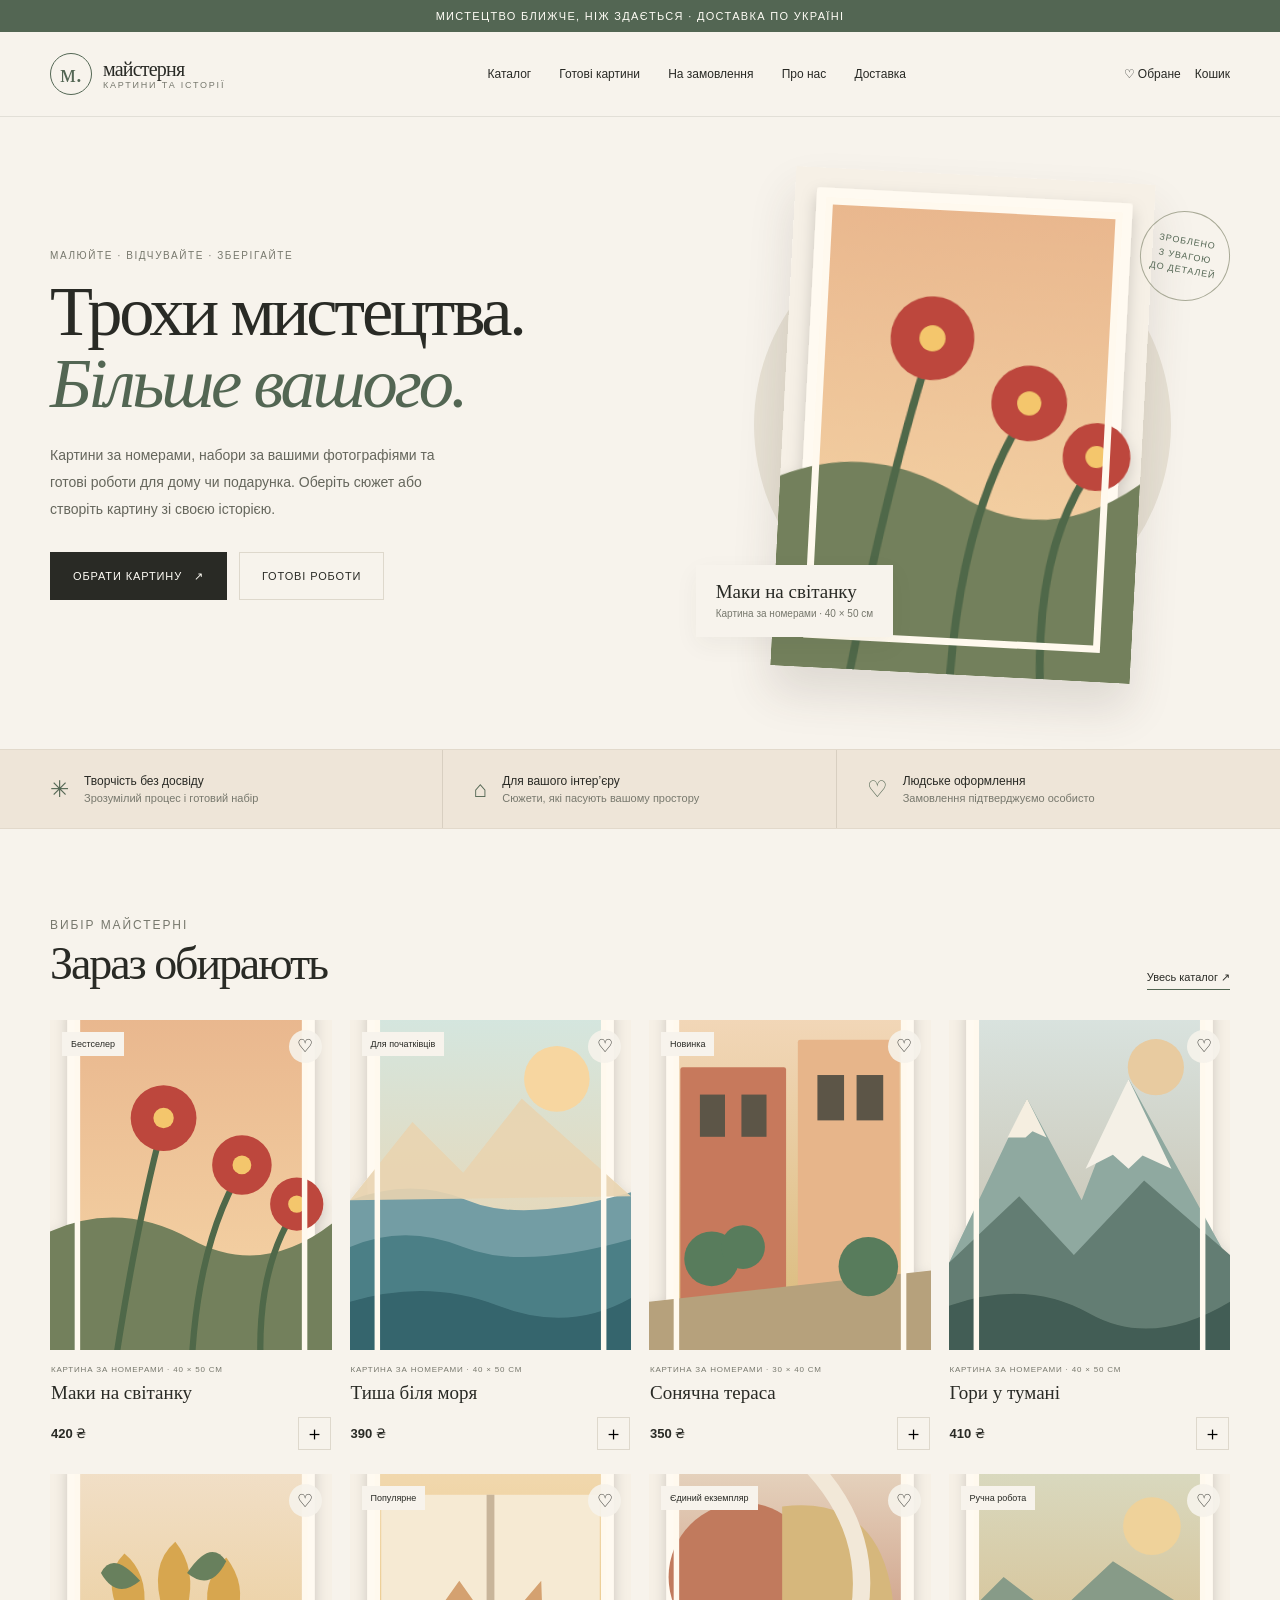
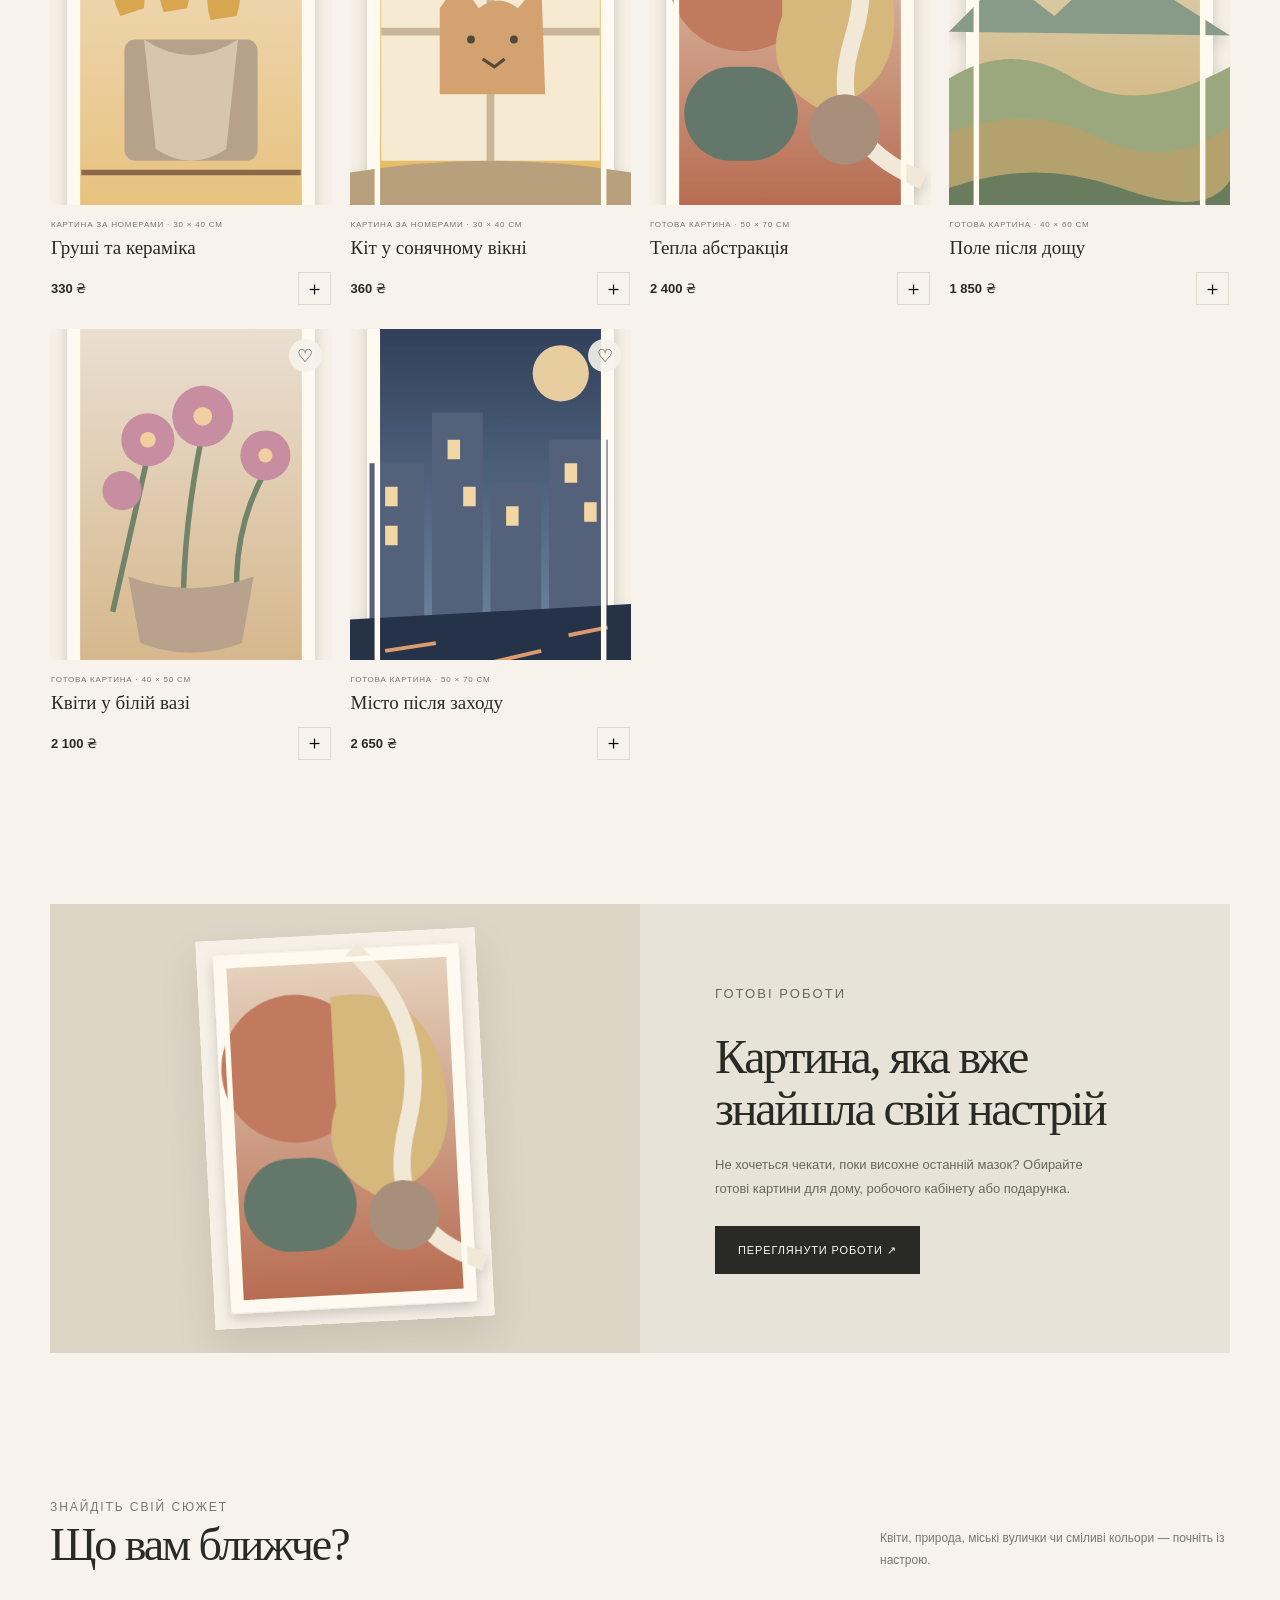
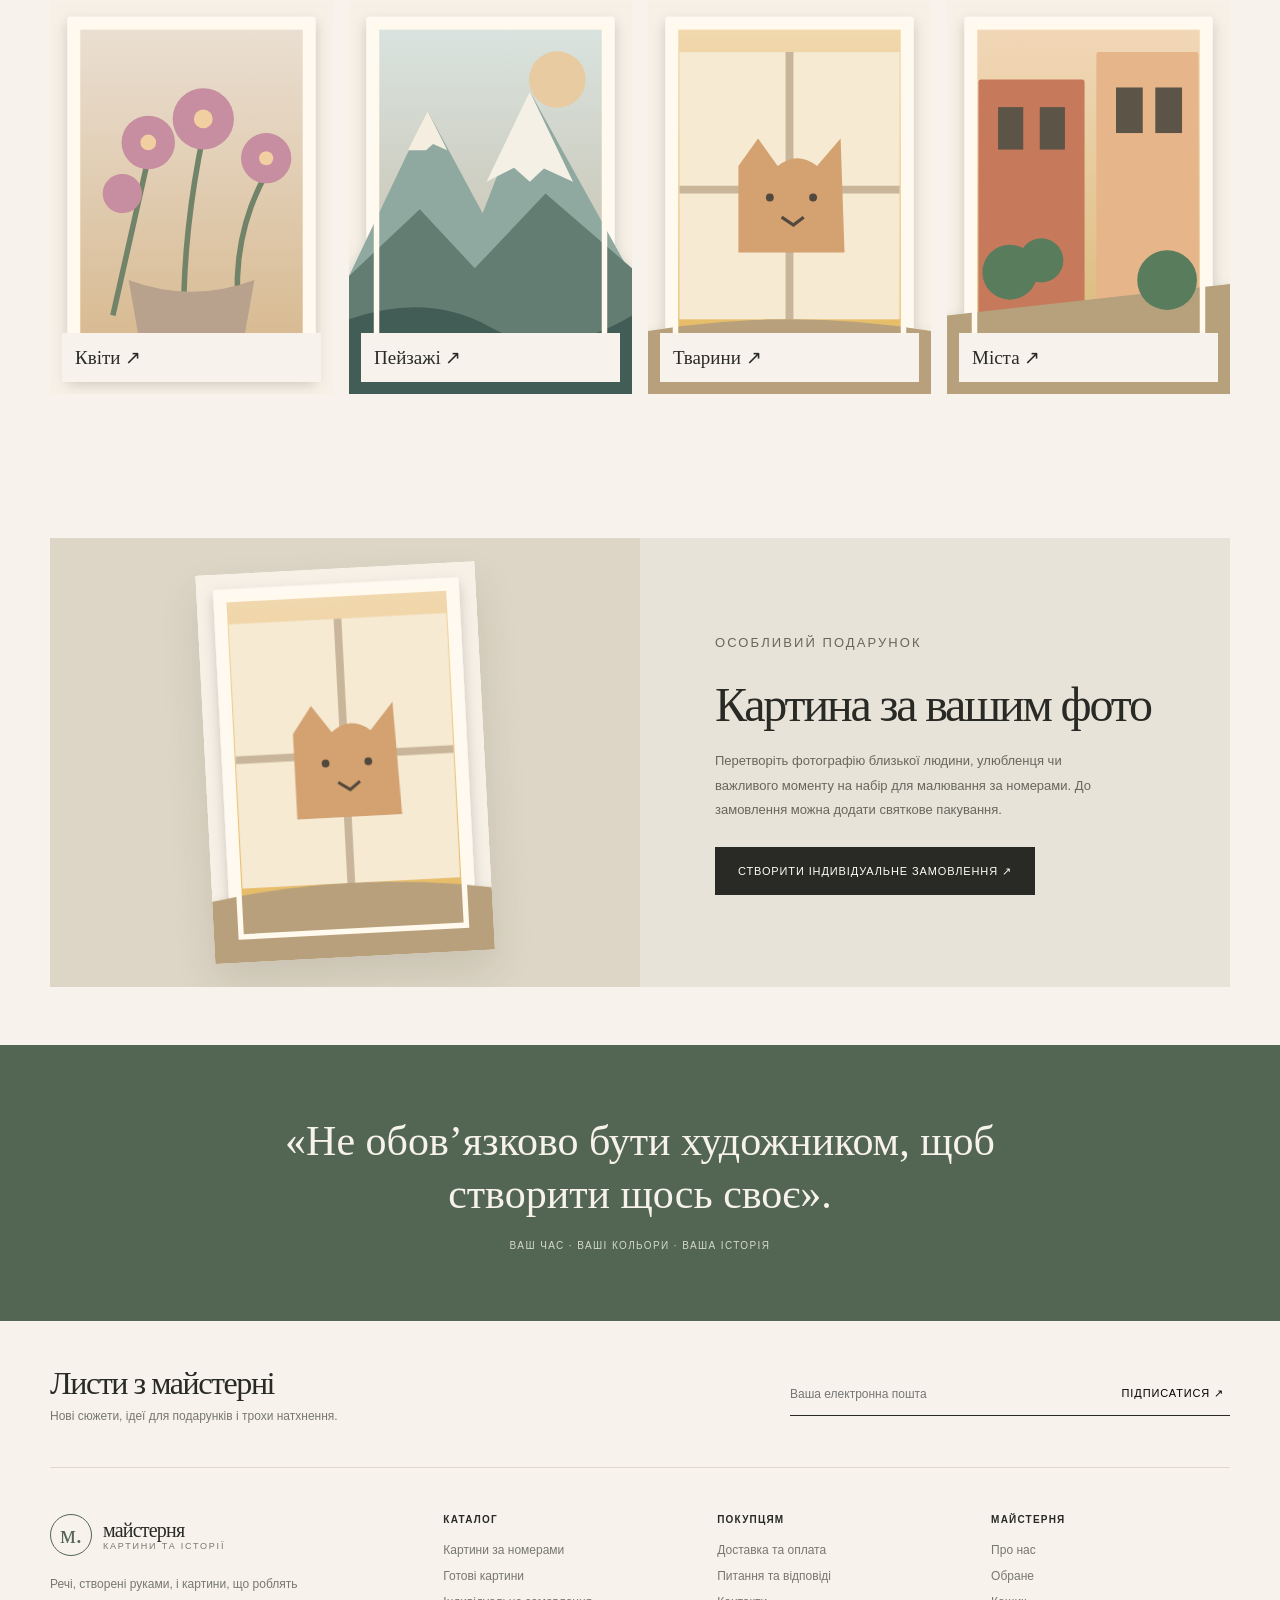
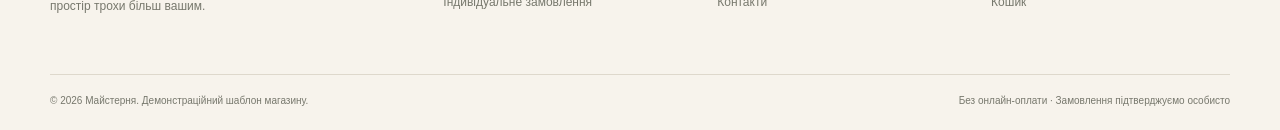
==== index.html @ 07181202 "init commit" ====
<!doctype html><html lang="uk"><head><meta charset="utf-8"><meta name="viewport" content="width=device-width, initial-scale=1"><meta name="description" content="Картини за номерами та готові картини для затишного інтер’єру. Обирайте сюжет і замовляйте без онлайн-оплати."><title>Майстерня — картини для вашого простору</title><link rel="stylesheet" href="assets/css/style.css"></head><body data-order-email="YOUR_EMAIL@example.com">
<div class="announcement">Мистецтво ближче, ніж здається · Доставка по Україні</div>
<header class="site-header"><div class="container header-main"><a class="brand" href="index.html"><span class="brand__mark">м.</span><span class="brand__text">майстерня<small>картини та історії</small></span></a><nav class="site-nav"><a href="catalog.html">Каталог</a><a href="ready-art.html">Готові картини</a><a href="custom.html">На замовлення</a><a href="about.html">Про нас</a><a href="delivery.html">Доставка</a></nav><div class="header-actions"><a class="header-link" href="favorites.html" aria-label="Обране">♡ Обране</a><a class="header-link" href="cart.html">Кошик <span class="cart-count" hidden>0</span></a></div><button class="menu-toggle" aria-label="Відкрити меню" aria-expanded="false">☰</button></div></header>
<main><section class="hero"><div class="container hero__grid"><div><p class="eyebrow">МАЛЮЙТЕ · ВІДЧУВАЙТЕ · ЗБЕРІГАЙТЕ</p><h1>Трохи мистецтва.<br><em>Більше вашого.</em></h1><p class="hero__copy">Картини за номерами, набори за вашими фотографіями та готові роботи для дому чи подарунка. Оберіть сюжет або створіть картину зі своєю історією.</p><div class="hero__links"><a class="button button--dark" href="catalog.html">Обрати картину <span>↗</span></a><a class="button button--outline" href="ready-art.html">Готові роботи</a></div></div><div class="hero__art"><div class="hero__painting"><img src="assets/images/poppy.svg" alt="Декоративна картина з маками"></div><div class="hero__note"><strong>Маки на світанку</strong><span>Картина за номерами · 40 × 50 см</span></div><div class="hero__stamp">ЗРОБЛЕНО<br>З УВАГОЮ<br>ДО ДЕТАЛЕЙ</div></div></div></section>
<section class="benefits"><div class="container benefits__grid"><div class="benefit"><span class="benefit__icon">✳</span><div><strong>Творчість без досвіду</strong><p>Зрозумілий процес і готовий набір</p></div></div><div class="benefit"><span class="benefit__icon">⌂</span><div><strong>Для вашого інтер’єру</strong><p>Сюжети, які пасують вашому простору</p></div></div><div class="benefit"><span class="benefit__icon">♡</span><div><strong>Людське оформлення</strong><p>Замовлення підтверджуємо особисто</p></div></div></div></section>
<section class="section"><div class="container"><div class="section-heading"><div><p class="eyebrow">ВИБІР МАЙСТЕРНІ</p><h2>Зараз обирають</h2></div><a class="text-link" href="catalog.html">Увесь каталог ↗</a></div><div class="product-grid" data-product-grid data-category="all"></div></div></section>
<section class="section section--tight"><div class="container split-promo"><div class="split-promo__visual"><img src="assets/images/abstract.svg" alt="Готова абстрактна картина"></div><div class="split-promo__content"><p class="eyebrow">ГОТОВІ РОБОТИ</p><h2>Картина, яка вже знайшла свій настрій</h2><p>Не хочеться чекати, поки висохне останній мазок? Обирайте готові картини для дому, робочого кабінету або подарунка.</p><a class="button button--dark" href="ready-art.html">Переглянути роботи ↗</a></div></div></section>
<section class="section"><div class="container"><div class="section-heading"><div><p class="eyebrow">ЗНАЙДІТЬ СВІЙ СЮЖЕТ</p><h2>Що вам ближче?</h2></div><p>Квіти, природа, міські вулички чи сміливі кольори — почніть із настрою.</p></div><div class="category-grid"><a class="category-tile" href="catalog.html?genre=Квіти"><img src="assets/images/flowers.svg" alt="Квіти"><span>Квіти ↗</span></a><a class="category-tile" href="catalog.html?genre=Пейзажі"><img src="assets/images/mountain.svg" alt="Пейзажі"><span>Пейзажі ↗</span></a><a class="category-tile" href="catalog.html?genre=Тварини"><img src="assets/images/cat.svg" alt="Тварини"><span>Тварини ↗</span></a><a class="category-tile" href="catalog.html?genre=Міста"><img src="assets/images/terrace.svg" alt="Міста"><span>Міста ↗</span></a></div></div></section>
<section class="section section--tight"><div class="container split-promo"><div class="split-promo__visual"><img src="assets/images/cat.svg" alt="Приклад картини за індивідуальним фото"></div><div class="split-promo__content"><p class="eyebrow">ОСОБЛИВИЙ ПОДАРУНОК</p><h2>Картина за вашим фото</h2><p>Перетворіть фотографію близької людини, улюбленця чи важливого моменту на набір для малювання за номерами. До замовлення можна додати святкове пакування.</p><a class="button button--dark" href="custom.html">Створити індивідуальне замовлення ↗</a></div></div></section><section class="quote-section"><blockquote>«Не обов’язково бути художником, щоб створити щось своє».</blockquote><p>Ваш час · Ваші кольори · Ваша історія</p></section>
<div class="container"><section class="newsletter"><div><h2>Листи з майстерні</h2><p>Нові сюжети, ідеї для подарунків і трохи натхнення.</p></div><form data-newsletter><input type="email" required placeholder="Ваша електронна пошта" aria-label="Електронна пошта"><button type="submit">Підписатися ↗</button></form></section></div></main>
<footer class="site-footer"><div class="container"><div class="footer-grid"><div class="footer-brand"><a class="brand" href="index.html"><span class="brand__mark">м.</span><span class="brand__text">майстерня<small>картини та історії</small></span></a><p>Речі, створені руками, і картини, що роблять простір трохи більш вашим.</p></div><div class="footer-column"><h3>Каталог</h3><a href="catalog.html">Картини за номерами</a><a href="ready-art.html">Готові картини</a><a href="custom.html">Індивідуальне замовлення</a></div><div class="footer-column"><h3>Покупцям</h3><a href="delivery.html">Доставка та оплата</a><a href="faq.html">Питання та відповіді</a><a href="contacts.html">Контакти</a></div><div class="footer-column"><h3>Майстерня</h3><a href="about.html">Про нас</a><a href="favorites.html">Обране</a><a href="cart.html">Кошик</a></div></div><div class="footer-bottom"><span>© 2026 Майстерня. Демонстраційний шаблон магазину.</span><span>Без онлайн-оплати · Замовлення підтверджуємо особисто</span></div></div></footer><script src="assets/js/products.js"></script><script src="assets/js/app.js"></script></body></html>
---- assets/css/style.css ----
/* Compiled from assets/scss/style.scss; no framework dependencies. */







:root { color-scheme: light; font-family: Inter, 'Segoe UI', sans-serif; color: #292a25; background: #f7f3ec; font-synthesis: none; text-rendering: optimizeLegibility; }
* { box-sizing: border-box; }
html { scroll-behavior: smooth; }
body { margin: 0; min-width: 320px; background: #f7f3ec; }
a { color: inherit; text-decoration: none; }
button, input, select, textarea { font: inherit; }
button { cursor: pointer; }
img { display: block; max-width: 100%; }
.container { width: min(1180px, calc(100% - 48px)); margin-inline: auto; }
.announcement { background: #536653; color: #fffdf6; text-align: center; padding: 10px 16px; font-size: 11px; letter-spacing: .12em; text-transform: uppercase; }
.site-header { position: sticky; top: 0; z-index: 20; background: rgba(247,243,236,.95); backdrop-filter: blur(12px); border-bottom: 1px solid rgba(41,42,37,.1); }
.header-main { min-height: 84px; display: flex; align-items: center; justify-content: space-between; gap: 28px; }
.brand { display: flex; align-items: center; gap: 11px; min-width: 220px; }
.brand__mark { display: grid; place-items: center; width: 42px; height: 42px; border: 1px solid #536653; color: #536653; border-radius: 50%; font-family: Georgia, 'Times New Roman', serif; font-size: 25px; }
.brand__text { display: grid; gap: 2px; font-family: Georgia, 'Times New Roman', serif; font-size: 20px; line-height: 1; letter-spacing: -.04em; }
.brand__text small { font-family: sans-serif; font-size: 9px; letter-spacing: .2em; text-transform: uppercase; color: #77786d; }
.site-nav { display: flex; align-items: center; gap: clamp(14px, 2.2vw, 30px); font-size: 12px; }
.site-nav a { padding: 10px 0; position: relative; }
.site-nav a:after { content: ''; position: absolute; left: 0; right: 100%; bottom: 4px; height: 1px; background: #536653; transition: right .2s; }
.site-nav a:hover:after { right: 0; }
.header-actions { display: flex; align-items: center; gap: 14px; }
.header-link { font-size: 12px; position: relative; white-space: nowrap; }
.cart-count { position: absolute; top: -9px; right: -12px; min-width: 17px; height: 17px; border-radius: 50%; background: #536653; color: white; display: grid; place-items: center; font-size: 10px; }
.cart-count[hidden] { display: none; }
.menu-toggle { display: none; border: 0; background: none; font-size: 23px; }
.hero { padding: 58px 0 74px; overflow: hidden; }
.hero__grid { display: grid; grid-template-columns: 1.02fr .98fr; align-items: center; gap: clamp(35px, 7vw, 90px); }
.eyebrow { font-size: 10px; letter-spacing: .16em; text-transform: uppercase; color: #77786d; margin: 0 0 15px; }
h1, h2, h3, p { margin-top: 0; }
h1, h2 { font-family: Georgia, 'Times New Roman', serif; font-weight: 400; letter-spacing: -.045em; }
.hero h1 { font-size: clamp(44px, 5.5vw, 72px); line-height: 1.02; max-width: 600px; margin-bottom: 23px; }
.hero h1 em { color: #536653; font-weight: 400; }
.hero__copy { max-width: 420px; color: #65665c; font-size: 14px; line-height: 1.9; margin-bottom: 30px; }
.button { display: inline-flex; align-items: center; justify-content: center; gap: 12px; min-height: 48px; padding: 0 22px; border: 1px solid transparent; font-size: 11px; letter-spacing: .08em; text-transform: uppercase; transition: background .2s, color .2s, transform .2s; }
.button:hover { transform: translateY(-2px); }
.button--dark { background: #292a25; color: #fffdf6; }
.button--dark:hover { background: #536653; }
.button--outline { border-color: #ded8cc; background: transparent; }
.button--outline:hover { border-color: #292a25; }
.button--wide { width: 100%; }
.hero__links { display: flex; align-items: center; flex-wrap: wrap; gap: 12px; }
.hero__art { position: relative; min-height: 480px; display: grid; place-items: center; }
.hero__art:before { content: ''; position: absolute; width: 78%; aspect-ratio: 1; border-radius: 50%; background: #e7e1d4; }
.hero__painting { position: relative; width: min(75%, 360px); transform: rotate(3deg); box-shadow: 0 26px 45px #40362b22; }
.hero__painting img { width: 100%; }
.hero__note { position: absolute; bottom: 38px; left: 0; background: #f7f3ec; padding: 16px 20px; box-shadow: 0 8px 25px #40362b0d; }
.hero__note strong { display: block; font-family: Georgia, 'Times New Roman', serif; font-size: 19px; font-weight: 400; }
.hero__note span { font-size: 10px; color: #77786d; }
.hero__stamp { position: absolute; top: 36px; right: 0; width: 90px; height: 90px; border: 1px solid #a9aa97; border-radius: 50%; display: grid; place-items: center; text-align: center; color: #536653; font-size: 9px; letter-spacing: .1em; line-height: 1.6; transform: rotate(10deg); }
.benefits { background: #eee5d8; border-block: 1px solid #e2d9cb; }
.benefits__grid { display: grid; grid-template-columns: repeat(3, 1fr); }
.benefit { padding: 24px 30px; display: flex; align-items: center; gap: 15px; border-right: 1px solid #d8cfc1; }
.benefit:first-child { padding-left: 0; }
.benefit:last-child { border-right: 0; }
.benefit__icon { color: #536653; font-size: 23px; }
.benefit strong { display: block; font-size: 12px; font-weight: 500; margin-bottom: 4px; }
.benefit p { color: #77786d; font-size: 11px; margin: 0; }
.section { padding: 86px 0; }
.section--tight { padding: 58px 0; }
.section-heading { display: flex; align-items: end; justify-content: space-between; gap: 20px; margin-bottom: 30px; }
.section-heading h2 { font-size: clamp(32px, 4vw, 46px); margin: 0; }
.section-heading p { color: #77786d; font-size: 12px; line-height: 1.8; max-width: 350px; margin: 0; }
.text-link { border-bottom: 1px solid #536653; padding-bottom: 5px; font-size: 11px; white-space: nowrap; }
.product-grid { display: grid; grid-template-columns: repeat(4, minmax(0, 1fr)); gap: 24px 18px; }
.product-card { min-width: 0; }
.product-card__image { display: block; position: relative; background: #eee5d8; overflow: hidden; aspect-ratio: 4/4.7; }
.product-card__image img { width: 100%; height: 100%; object-fit: cover; transition: transform .5s; }
.product-card:hover .product-card__image img { transform: scale(1.035); }
.product-card__tag { position: absolute; top: 12px; left: 12px; background: #f7f3ec; padding: 7px 9px; font-size: 9px; }
.favorite-button { position: absolute; right: 10px; top: 10px; border: 0; background: rgba(247,243,236,.9); width: 33px; height: 33px; border-radius: 50%; font-size: 18px; color: #292a25; }
.favorite-button.is-active { color: #a54e43; }
.product-card__body { padding: 15px 1px 0; }
.product-card__body .eyebrow { font-size: 8px; letter-spacing: .1em; margin-bottom: 8px; }
.product-card h3 { font-family: Georgia, 'Times New Roman', serif; font-size: 19px; font-weight: 400; margin-bottom: 13px; }
.product-card__bottom { display: flex; justify-content: space-between; align-items: center; }
.product-card__bottom strong { font-size: 13px; font-weight: 600; }
.icon-button { border: 1px solid #ded8cc; background: transparent; width: 33px; height: 33px; font-size: 19px; }
.icon-button:hover { background: #292a25; color: white; }
.split-promo { display: grid; grid-template-columns: 1fr 1fr; background: #e7e3d8; min-height: 360px; }
.split-promo__visual { display: grid; place-items: center; overflow: hidden; padding: 30px; background: #ddd6c6; }
.split-promo__visual img { width: min(64%, 280px); box-shadow: 0 20px 40px #3b32251e; transform: rotate(-3deg); }
.split-promo__content { padding: clamp(30px, 6vw, 75px); align-self: center; }
.split-promo__content h2 { font-size: clamp(34px, 4vw, 48px); line-height: 1.08; margin-bottom: 18px; }
.split-promo__content p { max-width: 390px; color: #67675d; font-size: 13px; line-height: 1.9; margin-bottom: 24px; }
.category-grid { display: grid; grid-template-columns: repeat(4,1fr); gap: 16px; }
.category-tile { position: relative; min-height: 230px; overflow: hidden; background: #eee5d8; }
.category-tile img { width: 100%; height: 100%; min-height: 230px; object-fit: cover; transition: transform .5s; }
.category-tile:hover img { transform: scale(1.04); }
.category-tile span { position: absolute; bottom: 12px; left: 12px; right: 12px; background: #f7f3ec; padding: 13px; font-family: Georgia, 'Times New Roman', serif; font-size: 19px; }
.quote-section { background: #536653; color: #f7f3ec; padding: 70px 24px; text-align: center; }
.quote-section blockquote { max-width: 760px; margin: 0 auto 20px; font-family: Georgia, 'Times New Roman', serif; font-size: clamp(28px, 4vw, 42px); line-height: 1.25; }
.quote-section p { color: #d4d8cc; font-size: 10px; letter-spacing: .14em; text-transform: uppercase; margin: 0; }
.newsletter { display: flex; justify-content: space-between; align-items: center; gap: 40px; padding: 44px 0; border-bottom: 1px solid #ded8cc; }
.newsletter h2 { font-size: 32px; margin: 0 0 7px; }
.newsletter p { color: #77786d; font-size: 12px; margin: 0; }
.newsletter form { display: flex; width: min(440px, 100%); border-bottom: 1px solid #292a25; }
.newsletter input { border: 0; outline: 0; background: transparent; padding: 14px 0; flex: 1; min-width: 0; font-size: 12px; }
.newsletter button { border: 0; background: transparent; font-size: 11px; text-transform: uppercase; letter-spacing: .08em; }
.site-footer { padding: 46px 0 24px; }
.footer-grid { display: grid; grid-template-columns: 1.5fr 1fr 1fr 1fr; gap: 35px; padding-bottom: 45px; }
.footer-brand p { max-width: 260px; color: #77786d; font-size: 12px; line-height: 1.8; margin-top: 18px; }
.footer-column h3 { font-size: 10px; text-transform: uppercase; letter-spacing: .12em; margin-bottom: 18px; }
.footer-column a { display: block; color: #77786d; font-size: 12px; margin: 12px 0; }
.footer-column a:hover { color: #292a25; }
.footer-bottom { border-top: 1px solid #ded8cc; padding-top: 20px; display: flex; justify-content: space-between; gap: 15px; color: #77786d; font-size: 10px; }
.page-hero { padding: 56px 0 35px; }
.page-hero h1 { font-size: clamp(42px, 5vw, 60px); margin: 0 0 12px; }
.page-hero p { max-width: 620px; color: #77786d; font-size: 13px; line-height: 1.8; margin: 0; }
.catalog-toolbar { display: flex; justify-content: space-between; align-items: center; gap: 18px; padding: 20px 0; border-block: 1px solid #ded8cc; margin-bottom: 26px; }
.catalog-toolbar__filters { display: flex; gap: 10px; flex-wrap: wrap; }
.catalog-toolbar input, .catalog-toolbar select, .order-form input, .order-form textarea { background: #fbf9f4; border: 1px solid #ded8cc; border-radius: 0; padding: 12px 13px; color: #292a25; outline-color: #536653; font-size: 12px; }
.catalog-toolbar input { width: 220px; }
.catalog-toolbar select { min-width: 150px; }
.catalog-toolbar__count { font-size: 11px; color: #77786d; white-space: nowrap; }
.breadcrumbs { padding-top: 24px; font-size: 10px; color: #77786d; }
.breadcrumbs a { color: #292a25; }
.product-detail { display: grid; grid-template-columns: 1fr .85fr; gap: clamp(35px, 7vw, 90px); padding: 36px 0 90px; }
.product-detail__visual { background: #eee5d8; padding: 35px; align-self: start; }
.product-detail__visual img { width: 100%; max-height: 690px; object-fit: contain; }
.product-detail__info { padding-top: 24px; }
.product-detail__info h1 { font-size: clamp(38px, 4vw, 55px); line-height: 1.05; margin-bottom: 22px; }
.product-detail__description { color: #77786d; font-size: 13px; line-height: 1.9; }
.product-detail__price { font-size: 25px; font-weight: 600; margin: 26px 0 15px; }
.stock-note { display: flex; align-items: center; gap: 9px; color: #536653; font-size: 11px; }
.stock-note span { width: 7px; height: 7px; background: #68856a; border-radius: 50%; }
.detail-specs { border-block: 1px solid #ded8cc; margin: 25px 0; }
.detail-specs div { display: flex; justify-content: space-between; gap: 15px; padding: 14px 0; border-bottom: 1px solid #ded8cc; font-size: 11px; }
.detail-specs div:last-child { border: 0; }
.detail-specs span { color: #77786d; }
.detail-specs strong { font-weight: 500; text-align: right; }
.kit-includes { background: #eee8dc; padding: 20px 22px; margin-bottom: 24px; font-size: 12px; line-height: 1.8; }
.kit-includes ul { padding-left: 18px; margin-bottom: 0; }
.kit-includes p { margin: 7px 0 0; }
.microcopy { font-size: 10px; color: #77786d; line-height: 1.7; margin-top: 12px; }
.cart-layout { display: grid; grid-template-columns: 1.3fr .7fr; gap: 50px; padding: 30px 0 90px; align-items: start; }
.cart-item { display: grid; grid-template-columns: 115px 1fr 24px; gap: 20px; padding: 18px 0; border-bottom: 1px solid #ded8cc; }
.cart-item img { width: 115px; aspect-ratio: 4/5; object-fit: cover; background: #eee5d8; }
.cart-item__info { display: grid; align-content: start; gap: 8px; font-size: 12px; }
.cart-item__info span { color: #77786d; font-size: 10px; }
.cart-item__info strong { font-weight: 500; }
.remove-item { border: 0; background: transparent; font-size: 22px; color: #77786d; align-self: start; }
.quantity { display: flex; align-items: center; gap: 14px; margin-top: 4px; }
.quantity button { width: 26px; height: 26px; border: 1px solid #ded8cc; background: transparent; }
.cart-summary { background: #eee8dc; padding: 26px; }
.cart-summary > p:first-child { display: flex; justify-content: space-between; font-size: 13px; }
.cart-summary > p:first-child strong { font-size: 18px; }
.order-form { display: grid; gap: 14px; margin-top: 22px; }
.order-form label { display: grid; gap: 7px; font-size: 11px; }
.order-form input, .order-form textarea { width: 100%; background: #f9f6ef; }
.order-form textarea { resize: vertical; }
.check-option { display: flex; align-items: center; gap: 10px; margin: 14px 0; font-size: 12px; line-height: 1.5; }
.check-option input[type="checkbox"] { width: 16px; min-width: 16px; height: 16px; padding: 0; border: 0; accent-color: #536653; }
.check-option strong { margin-left: auto; white-space: nowrap; font-weight: 600; }
.empty-state { grid-column: 1/-1; padding: 55px 20px; text-align: center; background: #eee8dc; }
.empty-state > span { font-family: Georgia, 'Times New Roman', serif; font-size: 42px; color: #536653; }
.empty-state h2, .empty-state h3 { font-family: Georgia, 'Times New Roman', serif; font-size: 30px; font-weight: 400; margin: 10px 0; }
.empty-state p { color: #77786d; font-size: 12px; margin-bottom: 22px; }
.info-grid { display: grid; grid-template-columns: repeat(3,1fr); gap: 18px; margin: 35px 0; }
.info-card { background: #eee8dc; padding: 26px; }
.info-card span { color: #536653; font-size: 24px; }
.info-card h2 { font-size: 24px; margin: 16px 0 10px; }
.info-card p { color: #77786d; font-size: 12px; line-height: 1.8; margin: 0; }
.prose { max-width: 760px; font-size: 13px; line-height: 1.95; color: #55574e; }
.prose h2 { color: #292a25; font-size: 30px; margin-top: 35px; }
.prose ul { padding-left: 20px; }
.contact-layout { display: grid; grid-template-columns: .8fr 1.2fr; gap: 60px; padding: 25px 0 90px; }
.contact-list { display: grid; gap: 20px; align-content: start; }
.contact-list div { border-bottom: 1px solid #ded8cc; padding-bottom: 18px; }
.contact-list span { display: block; color: #77786d; font-size: 10px; text-transform: uppercase; letter-spacing: .12em; margin-bottom: 7px; }
.contact-list strong { font-size: 14px; font-weight: 500; }
.contact-form { display: grid; gap: 15px; }
.contact-form label { display: grid; gap: 7px; font-size: 11px; }
.contact-form input, .contact-form textarea { padding: 13px; border: 1px solid #ded8cc; background: #fbf9f4; width: 100%; }
.toast { position: fixed; z-index: 100; bottom: 22px; left: 50%; transform: translate(-50%, 20px); opacity: 0; pointer-events: none; background: #292a25; color: white; padding: 14px 20px; font-size: 12px; transition: .25s; box-shadow: 0 8px 25px #0002; }
.toast.is-visible { opacity: 1; transform: translate(-50%, 0); }
@media (max-width: 980px) { .brand { min-width: 0; }.site-nav { gap: 14px; }.header-actions { gap: 10px; }.product-grid { grid-template-columns: repeat(3,1fr); }.hero__grid { gap: 25px; }.hero__art { min-height: 400px; }.footer-grid { grid-template-columns: 1.4fr 1fr 1fr; }.footer-column:last-child { grid-column: 2; } }
@media (max-width: 760px) { .container { width: min(100% - 32px, 600px); }.announcement { font-size: 9px; }.header-main { min-height: 70px; gap: 12px; }.brand__mark { width: 36px; height: 36px; font-size: 21px; }.brand__text { font-size: 17px; }.brand__text small { font-size: 8px; }.menu-toggle { display: block; order: 3; }.header-actions { margin-left: auto; }.site-nav { display: none; position: absolute; left: 0; right: 0; top: 100%; padding: 12px 24px 20px; background: #f7f3ec; border-bottom: 1px solid #ded8cc; flex-direction: column; align-items: stretch; gap: 0; }.site-nav.is-open { display: flex; }.site-nav a { border-bottom: 1px solid #ded8cc; padding: 13px 0; }.hero { padding: 42px 0 50px; }.hero__grid { grid-template-columns: 1fr; }.hero h1 { font-size: clamp(42px, 12vw, 62px); }.hero__art { min-height: 370px; }.hero__painting { width: 60%; }.hero__stamp { right: 6%; top: 20px; }.hero__note { left: 5%; bottom: 20px; }.benefits__grid { grid-template-columns: 1fr; }.benefit, .benefit:first-child { padding: 17px 0; border-right: 0; border-bottom: 1px solid #d8cfc1; }.benefit:last-child { border-bottom: 0; }.section { padding: 58px 0; }.section-heading { align-items: start; flex-direction: column; }.product-grid { grid-template-columns: repeat(2,minmax(0,1fr)); gap: 24px 12px; }.product-card h3 { font-size: 17px; }.product-card__body .eyebrow { font-size: 7px; }.split-promo { grid-template-columns: 1fr; }.split-promo__visual { min-height: 270px; }.split-promo__visual img { width: 48%; }.category-grid { grid-template-columns: repeat(2,1fr); gap: 10px; }.category-tile, .category-tile img { min-height: 190px; }.newsletter { align-items: start; flex-direction: column; gap: 22px; }.newsletter form { width: 100%; }.footer-grid { grid-template-columns: repeat(2,1fr); gap: 28px 20px; }.footer-brand { grid-column: 1/-1; }.footer-column:last-child { grid-column: auto; }.footer-bottom { flex-direction: column; }.page-hero { padding: 42px 0 28px; }.catalog-toolbar { align-items: stretch; flex-direction: column; }.catalog-toolbar__filters { display: grid; grid-template-columns: 1fr 1fr; }.catalog-toolbar input { width: 100%; grid-column: 1/-1; }.catalog-toolbar select { min-width: 0; width: 100%; }.product-detail { grid-template-columns: 1fr; gap: 22px; padding-bottom: 55px; }.product-detail__visual { padding: 18px; }.product-detail__visual img { max-height: 520px; }.product-detail__info { padding-top: 0; }.cart-layout { grid-template-columns: 1fr; gap: 25px; padding-bottom: 55px; }.cart-item { grid-template-columns: 85px 1fr 20px; gap: 12px; }.cart-item img { width: 85px; }.info-grid { grid-template-columns: 1fr; }.contact-layout { grid-template-columns: 1fr; gap: 35px; padding-bottom: 55px; } }
@media (max-width: 380px) { .header-link { font-size: 11px; }.brand { gap: 7px; }.brand__text { font-size: 15px; }.product-grid { gap: 20px 9px; }.product-card h3 { font-size: 15px; }.product-card__bottom strong { font-size: 12px; } }
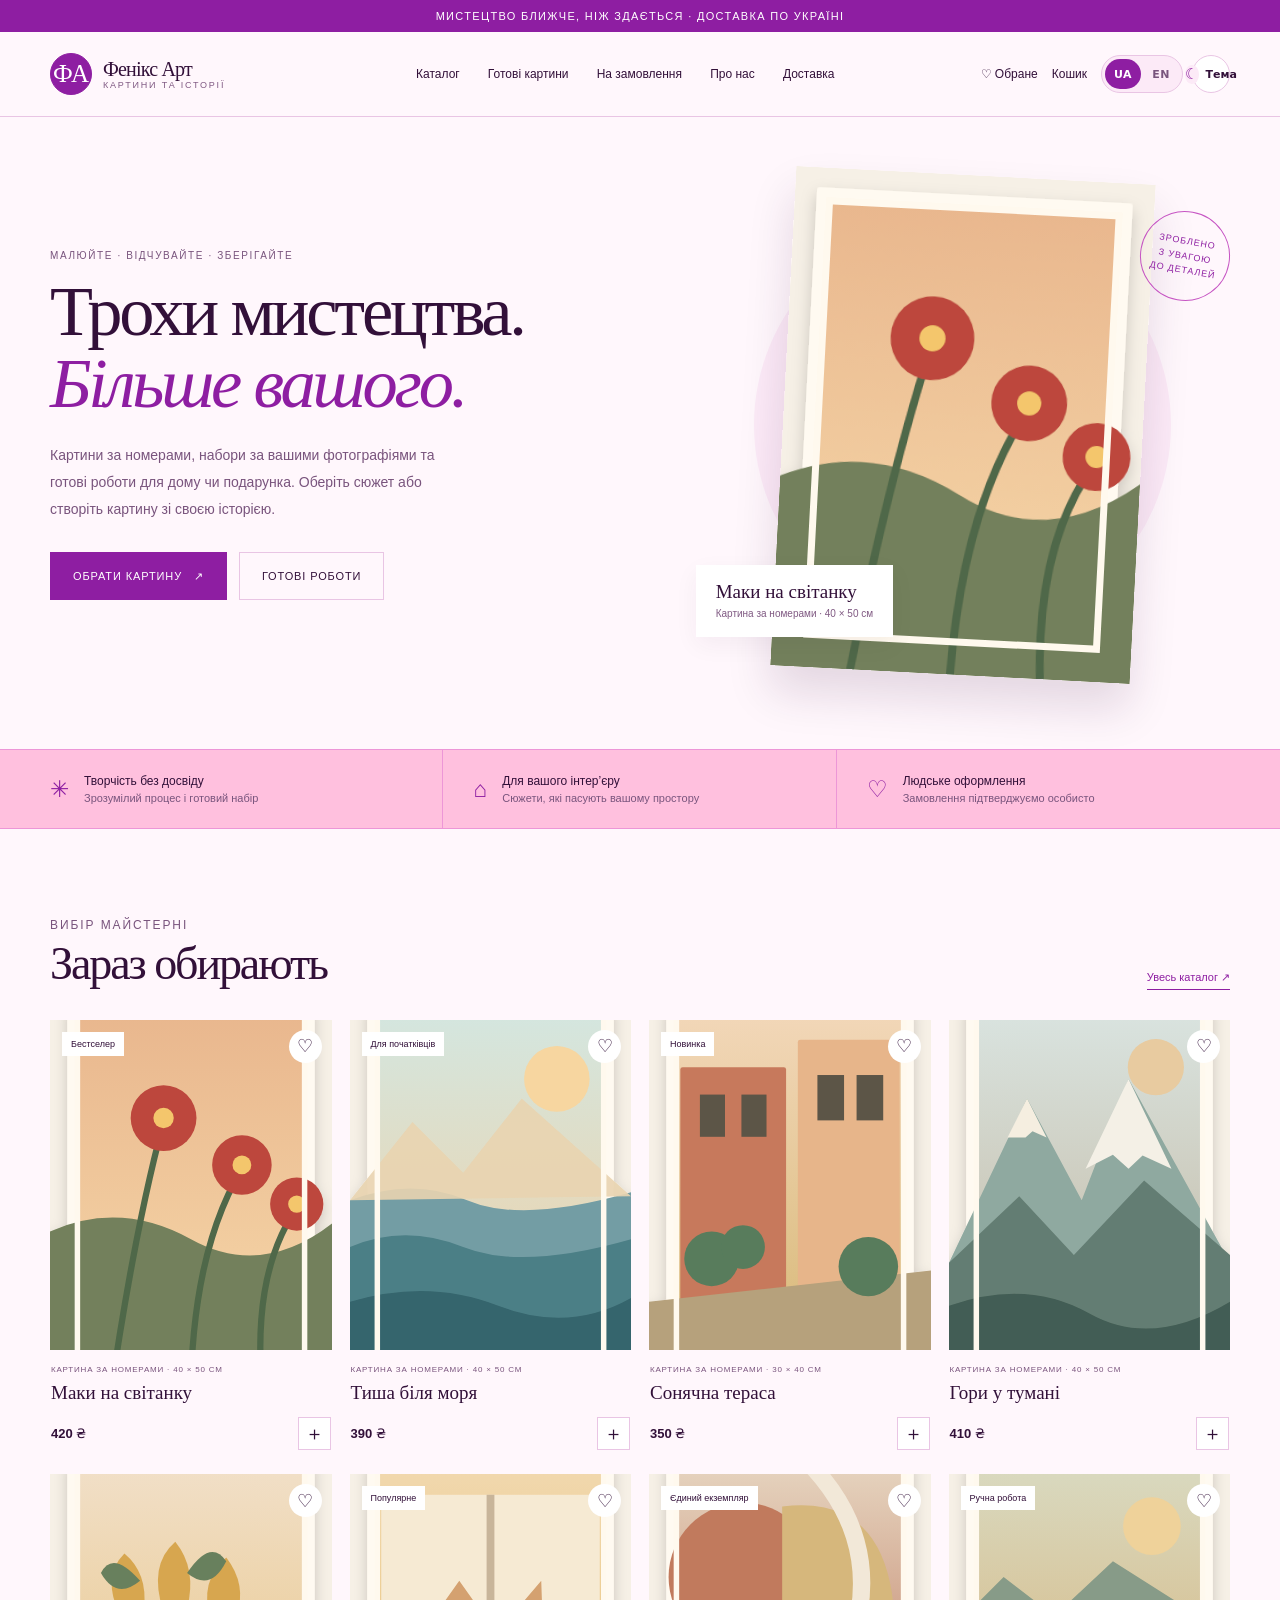
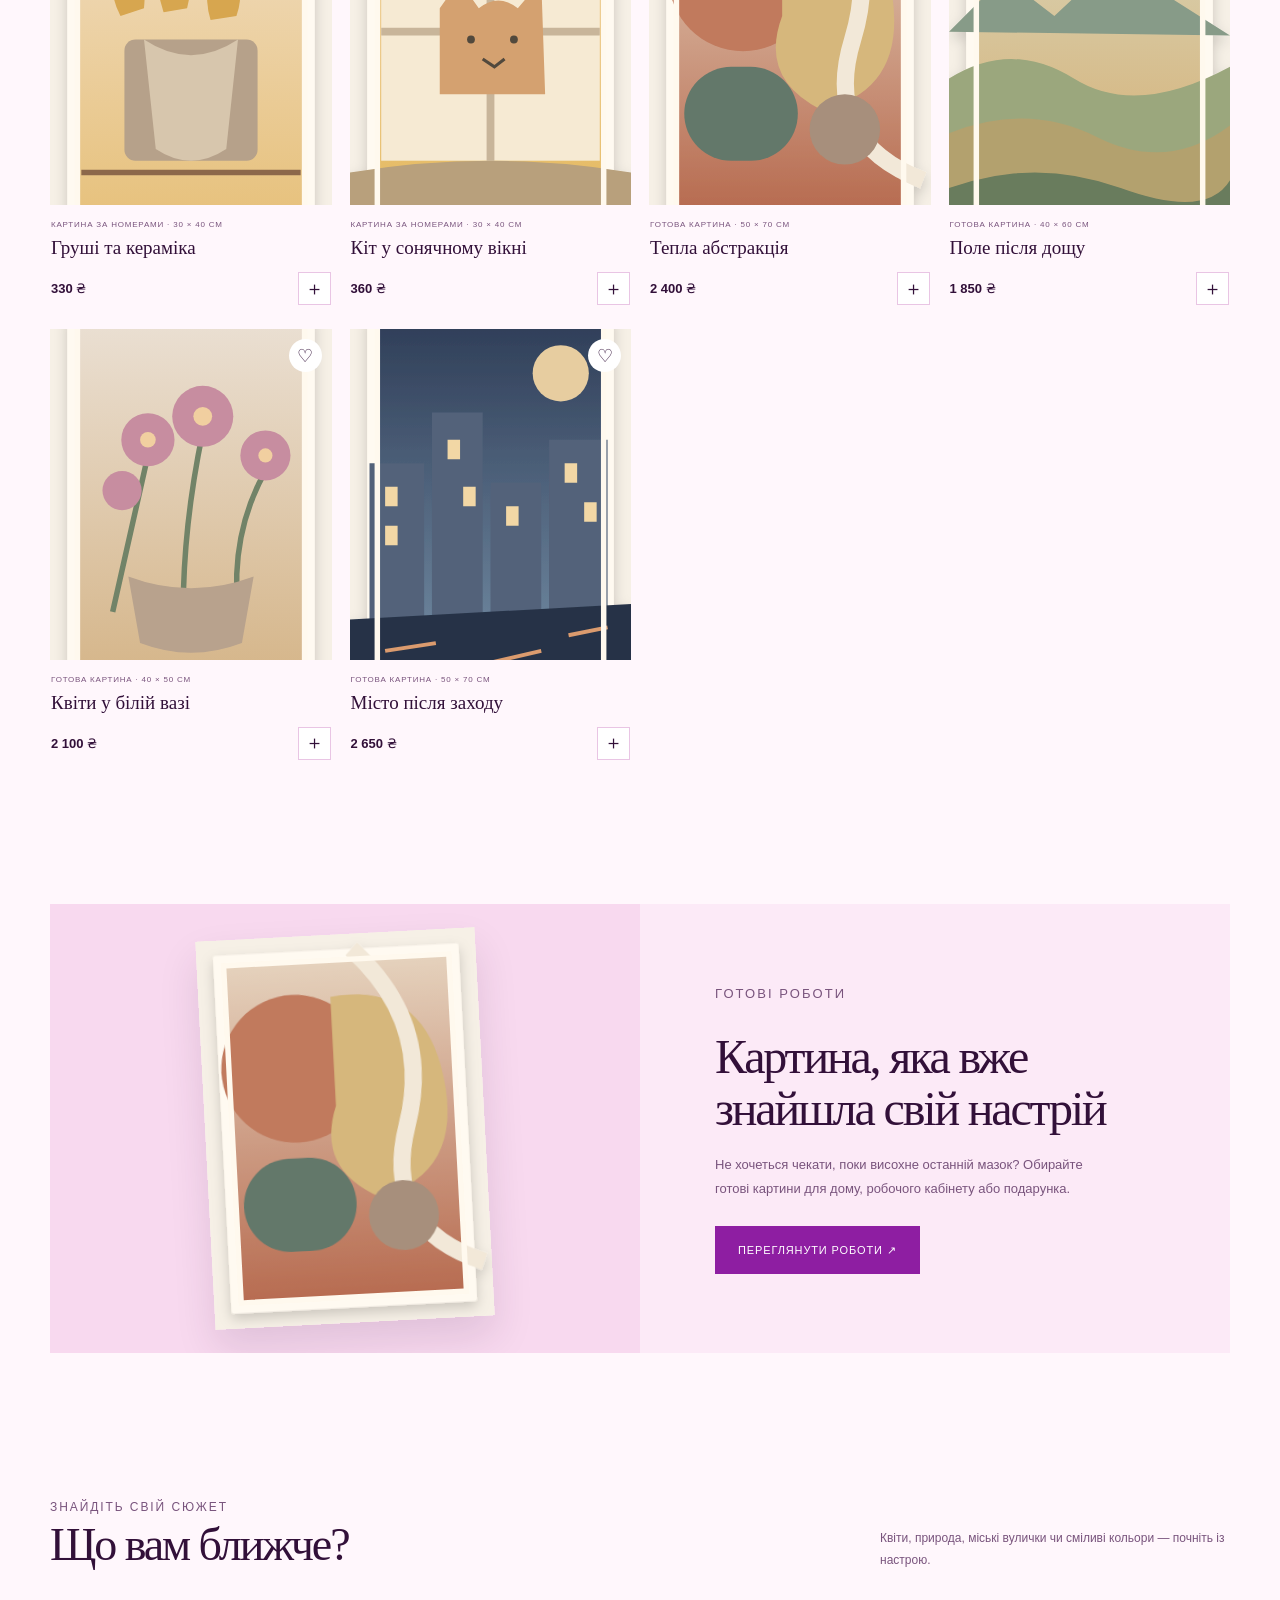
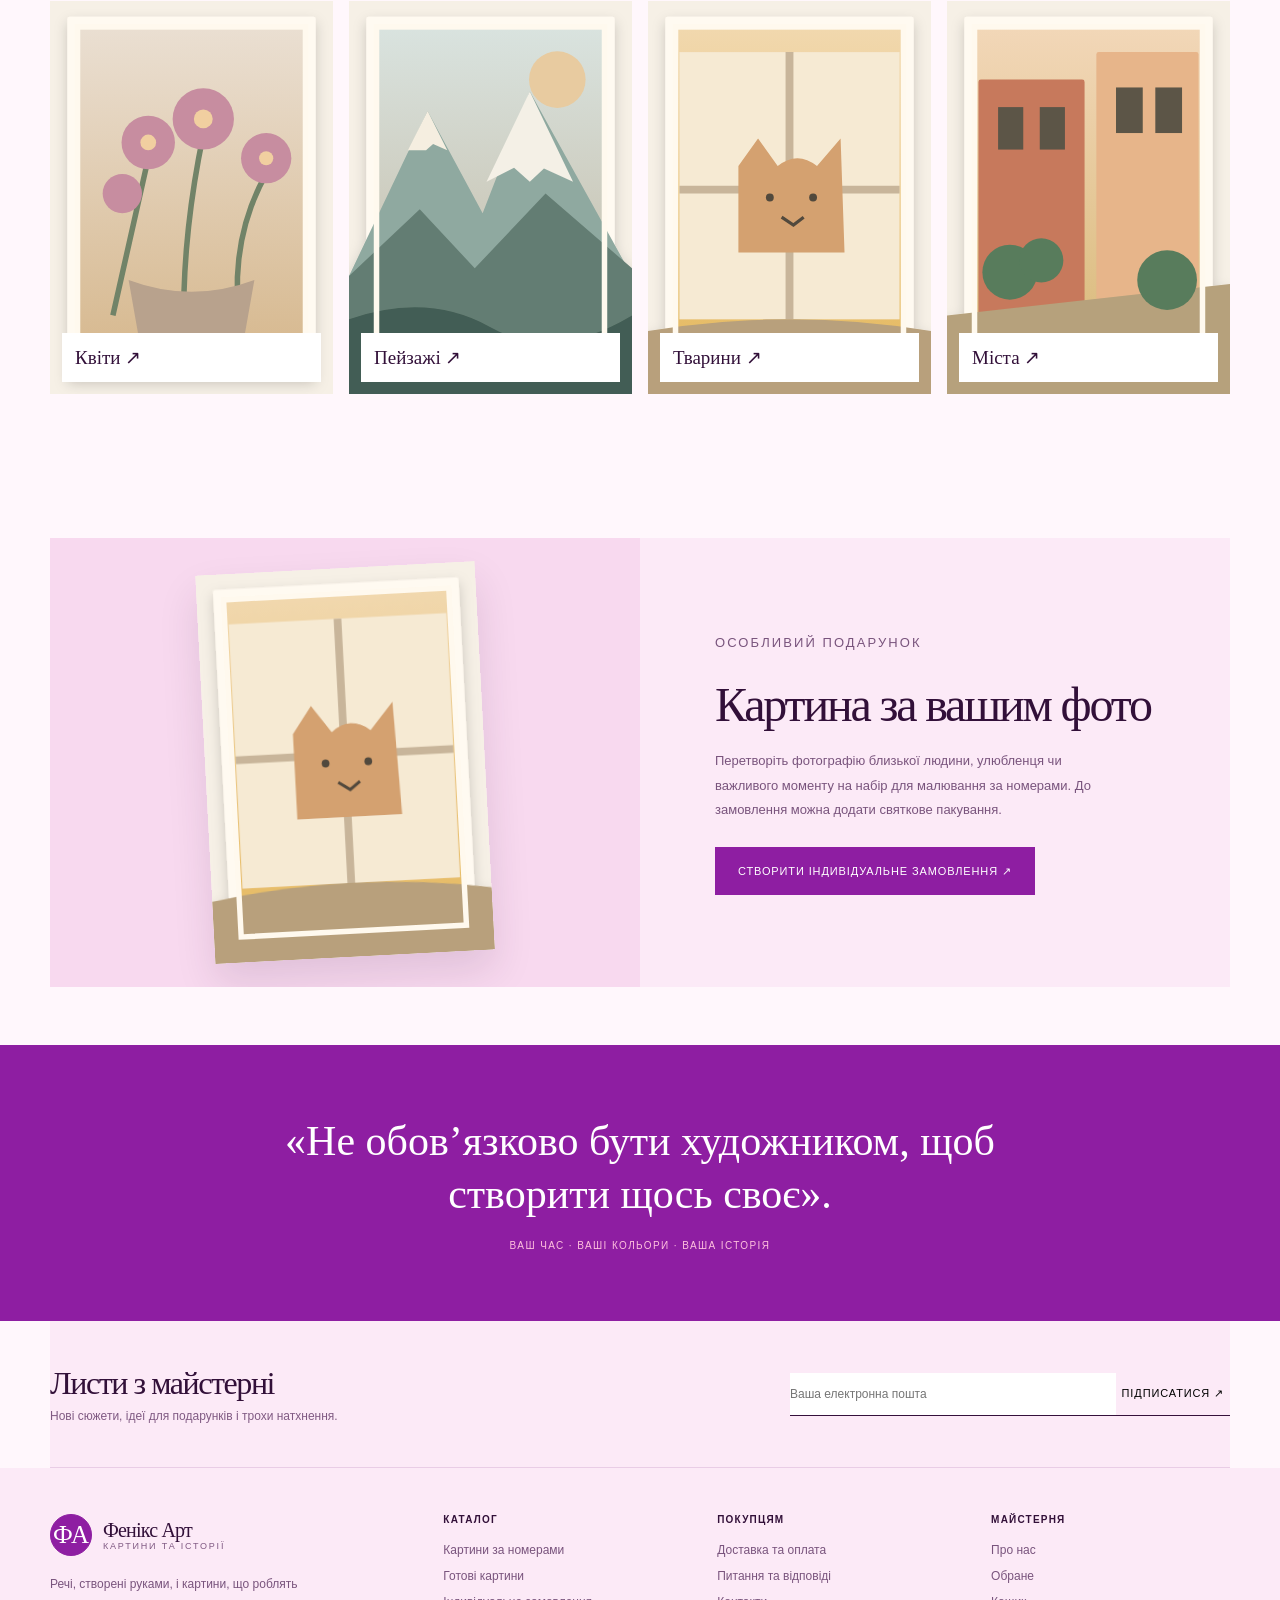
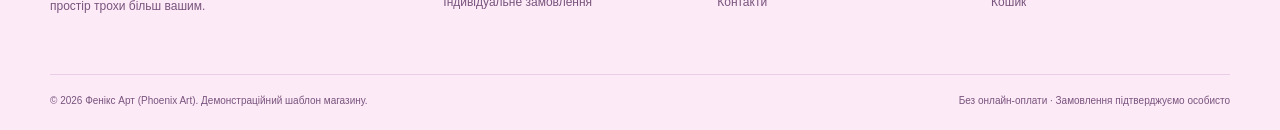
==== commit a33e12dd: "_" ====
--- a/index.html
+++ b/index.html
@@ -1,6 +1,6 @@
-<!doctype html><html lang="uk"><head><meta charset="utf-8"><meta name="viewport" content="width=device-width, initial-scale=1"><meta name="description" content="Картини за номерами та готові картини для затишного інтер’єру. Обирайте сюжет і замовляйте без онлайн-оплати."><title>Майстерня — картини для вашого простору</title><link rel="stylesheet" href="assets/css/style.css"></head><body data-order-email="YOUR_EMAIL@example.com">
+<!doctype html><html lang="uk"><head><meta charset="utf-8"><meta name="viewport" content="width=device-width, initial-scale=1"><meta name="description" content="Картини за номерами та готові картини для затишного інтер’єру. Обирайте сюжет і замовляйте без онлайн-оплати."><title>Фенікс Арт (Phoenix Art) — картини для вашого простору</title><link rel="stylesheet" href="assets/css/style.css?v=20261022-phoenix3"></head><body data-order-email="YOUR_EMAIL@example.com">
 <div class="announcement">Мистецтво ближче, ніж здається · Доставка по Україні</div>
-<header class="site-header"><div class="container header-main"><a class="brand" href="index.html"><span class="brand__mark">м.</span><span class="brand__text">майстерня<small>картини та історії</small></span></a><nav class="site-nav"><a href="catalog.html">Каталог</a><a href="ready-art.html">Готові картини</a><a href="custom.html">На замовлення</a><a href="about.html">Про нас</a><a href="delivery.html">Доставка</a></nav><div class="header-actions"><a class="header-link" href="favorites.html" aria-label="Обране">♡ Обране</a><a class="header-link" href="cart.html">Кошик <span class="cart-count" hidden>0</span></a></div><button class="menu-toggle" aria-label="Відкрити меню" aria-expanded="false">☰</button></div></header>
+<header class="site-header"><div class="container header-main"><a class="brand" href="index.html"><span class="brand__mark">ФА</span><span class="brand__text">Фенікс Арт<small>картини та історії</small></span></a><nav class="site-nav"><a href="catalog.html">Каталог</a><a href="ready-art.html">Готові картини</a><a href="custom.html">На замовлення</a><a href="about.html">Про нас</a><a href="delivery.html">Доставка</a></nav><div class="header-actions"><a class="header-link" href="favorites.html" aria-label="Обране">♡ Обране</a><a class="header-link" href="cart.html">Кошик <span class="cart-count" hidden>0</span></a><div class="site-controls"><div class="language-switch" role="group" aria-label="Мова / Language"><button type="button" class="language-option" data-language="uk" aria-pressed="true">UA</button><button type="button" class="language-option" data-language="en" aria-pressed="false">EN</button></div><button class="theme-toggle" type="button" data-theme-toggle aria-label="Перемкнути тему" title="Перемкнути світлу або темну тему"><span class="theme-toggle__icon" aria-hidden="true">☾</span><span class="theme-toggle__label">Тема</span></button></div></div><button class="menu-toggle" aria-label="Відкрити меню" aria-expanded="false">☰</button></div></header>
 <main><section class="hero"><div class="container hero__grid"><div><p class="eyebrow">МАЛЮЙТЕ · ВІДЧУВАЙТЕ · ЗБЕРІГАЙТЕ</p><h1>Трохи мистецтва.<br><em>Більше вашого.</em></h1><p class="hero__copy">Картини за номерами, набори за вашими фотографіями та готові роботи для дому чи подарунка. Оберіть сюжет або створіть картину зі своєю історією.</p><div class="hero__links"><a class="button button--dark" href="catalog.html">Обрати картину <span>↗</span></a><a class="button button--outline" href="ready-art.html">Готові роботи</a></div></div><div class="hero__art"><div class="hero__painting"><img src="assets/images/poppy.svg" alt="Декоративна картина з маками"></div><div class="hero__note"><strong>Маки на світанку</strong><span>Картина за номерами · 40 × 50 см</span></div><div class="hero__stamp">ЗРОБЛЕНО<br>З УВАГОЮ<br>ДО ДЕТАЛЕЙ</div></div></div></section>
 <section class="benefits"><div class="container benefits__grid"><div class="benefit"><span class="benefit__icon">✳</span><div><strong>Творчість без досвіду</strong><p>Зрозумілий процес і готовий набір</p></div></div><div class="benefit"><span class="benefit__icon">⌂</span><div><strong>Для вашого інтер’єру</strong><p>Сюжети, які пасують вашому простору</p></div></div><div class="benefit"><span class="benefit__icon">♡</span><div><strong>Людське оформлення</strong><p>Замовлення підтверджуємо особисто</p></div></div></div></section>
 <section class="section"><div class="container"><div class="section-heading"><div><p class="eyebrow">ВИБІР МАЙСТЕРНІ</p><h2>Зараз обирають</h2></div><a class="text-link" href="catalog.html">Увесь каталог ↗</a></div><div class="product-grid" data-product-grid data-category="all"></div></div></section>
@@ -8,4 +8,4 @@
 <section class="section"><div class="container"><div class="section-heading"><div><p class="eyebrow">ЗНАЙДІТЬ СВІЙ СЮЖЕТ</p><h2>Що вам ближче?</h2></div><p>Квіти, природа, міські вулички чи сміливі кольори — почніть із настрою.</p></div><div class="category-grid"><a class="category-tile" href="catalog.html?genre=Квіти"><img src="assets/images/flowers.svg" alt="Квіти"><span>Квіти ↗</span></a><a class="category-tile" href="catalog.html?genre=Пейзажі"><img src="assets/images/mountain.svg" alt="Пейзажі"><span>Пейзажі ↗</span></a><a class="category-tile" href="catalog.html?genre=Тварини"><img src="assets/images/cat.svg" alt="Тварини"><span>Тварини ↗</span></a><a class="category-tile" href="catalog.html?genre=Міста"><img src="assets/images/terrace.svg" alt="Міста"><span>Міста ↗</span></a></div></div></section>
 <section class="section section--tight"><div class="container split-promo"><div class="split-promo__visual"><img src="assets/images/cat.svg" alt="Приклад картини за індивідуальним фото"></div><div class="split-promo__content"><p class="eyebrow">ОСОБЛИВИЙ ПОДАРУНОК</p><h2>Картина за вашим фото</h2><p>Перетворіть фотографію близької людини, улюбленця чи важливого моменту на набір для малювання за номерами. До замовлення можна додати святкове пакування.</p><a class="button button--dark" href="custom.html">Створити індивідуальне замовлення ↗</a></div></div></section><section class="quote-section"><blockquote>«Не обов’язково бути художником, щоб створити щось своє».</blockquote><p>Ваш час · Ваші кольори · Ваша історія</p></section>
 <div class="container"><section class="newsletter"><div><h2>Листи з майстерні</h2><p>Нові сюжети, ідеї для подарунків і трохи натхнення.</p></div><form data-newsletter><input type="email" required placeholder="Ваша електронна пошта" aria-label="Електронна пошта"><button type="submit">Підписатися ↗</button></form></section></div></main>
-<footer class="site-footer"><div class="container"><div class="footer-grid"><div class="footer-brand"><a class="brand" href="index.html"><span class="brand__mark">м.</span><span class="brand__text">майстерня<small>картини та історії</small></span></a><p>Речі, створені руками, і картини, що роблять простір трохи більш вашим.</p></div><div class="footer-column"><h3>Каталог</h3><a href="catalog.html">Картини за номерами</a><a href="ready-art.html">Готові картини</a><a href="custom.html">Індивідуальне замовлення</a></div><div class="footer-column"><h3>Покупцям</h3><a href="delivery.html">Доставка та оплата</a><a href="faq.html">Питання та відповіді</a><a href="contacts.html">Контакти</a></div><div class="footer-column"><h3>Майстерня</h3><a href="about.html">Про нас</a><a href="favorites.html">Обране</a><a href="cart.html">Кошик</a></div></div><div class="footer-bottom"><span>© 2026 Майстерня. Демонстраційний шаблон магазину.</span><span>Без онлайн-оплати · Замовлення підтверджуємо особисто</span></div></div></footer><script src="assets/js/products.js"></script><script src="assets/js/app.js"></script></body></html>
+<footer class="site-footer"><div class="container"><div class="footer-grid"><div class="footer-brand"><a class="brand" href="index.html"><span class="brand__mark">ФА</span><span class="brand__text">Фенікс Арт<small>картини та історії</small></span></a><p>Речі, створені руками, і картини, що роблять простір трохи більш вашим.</p></div><div class="footer-column"><h3>Каталог</h3><a href="catalog.html">Картини за номерами</a><a href="ready-art.html">Готові картини</a><a href="custom.html">Індивідуальне замовлення</a></div><div class="footer-column"><h3>Покупцям</h3><a href="delivery.html">Доставка та оплата</a><a href="faq.html">Питання та відповіді</a><a href="contacts.html">Контакти</a></div><div class="footer-column"><h3>Майстерня</h3><a href="about.html">Про нас</a><a href="favorites.html">Обране</a><a href="cart.html">Кошик</a></div></div><div class="footer-bottom"><span>© 2026 Фенікс Арт (Phoenix Art). Демонстраційний шаблон магазину.</span><span>Без онлайн-оплати · Замовлення підтверджуємо особисто</span></div></div></footer><script src="assets/js/products.js?v=20261022-phoenix3"></script><script src="assets/js/app.js?v=20261022-phoenix3"></script><script src="assets/js/preferences.js?v=20261022-phoenix3"></script></body></html>
--- a/assets/css/style.css
+++ b/assets/css/style.css
@@ -6,181 +6,449 @@
 
 
 
-:root { color-scheme: light; font-family: Inter, 'Segoe UI', sans-serif; color: #292a25; background: #f7f3ec; font-synthesis: none; text-rendering: optimizeLegibility; }
+:root { color-scheme: light; font-family: Inter, 'Segoe UI', sans-serif; color: #35113B; background: #FFF5FC; font-synthesis: none; text-rendering: optimizeLegibility; }
 * { box-sizing: border-box; }
 html { scroll-behavior: smooth; }
-body { margin: 0; min-width: 320px; background: #f7f3ec; }
+body { margin: 0; min-width: 320px; background: #FFF5FC; }
 a { color: inherit; text-decoration: none; }
 button, input, select, textarea { font: inherit; }
 button { cursor: pointer; }
 img { display: block; max-width: 100%; }
 .container { width: min(1180px, calc(100% - 48px)); margin-inline: auto; }
-.announcement { background: #536653; color: #fffdf6; text-align: center; padding: 10px 16px; font-size: 11px; letter-spacing: .12em; text-transform: uppercase; }
+.announcement { background: #8E1EA2; color: #FFFFFF; text-align: center; padding: 10px 16px; font-size: 11px; letter-spacing: .12em; text-transform: uppercase; }
 .site-header { position: sticky; top: 0; z-index: 20; background: rgba(247,243,236,.95); backdrop-filter: blur(12px); border-bottom: 1px solid rgba(41,42,37,.1); }
 .header-main { min-height: 84px; display: flex; align-items: center; justify-content: space-between; gap: 28px; }
 .brand { display: flex; align-items: center; gap: 11px; min-width: 220px; }
-.brand__mark { display: grid; place-items: center; width: 42px; height: 42px; border: 1px solid #536653; color: #536653; border-radius: 50%; font-family: Georgia, 'Times New Roman', serif; font-size: 25px; }
+.brand__mark { display: grid; place-items: center; width: 42px; height: 42px; border: 1px solid #8E1EA2; color: #8E1EA2; border-radius: 50%; font-family: Georgia, 'Times New Roman', serif; font-size: 25px; }
 .brand__text { display: grid; gap: 2px; font-family: Georgia, 'Times New Roman', serif; font-size: 20px; line-height: 1; letter-spacing: -.04em; }
-.brand__text small { font-family: sans-serif; font-size: 9px; letter-spacing: .2em; text-transform: uppercase; color: #77786d; }
+.brand__text small { font-family: sans-serif; font-size: 9px; letter-spacing: .2em; text-transform: uppercase; color: #805A83; }
 .site-nav { display: flex; align-items: center; gap: clamp(14px, 2.2vw, 30px); font-size: 12px; }
 .site-nav a { padding: 10px 0; position: relative; }
-.site-nav a:after { content: ''; position: absolute; left: 0; right: 100%; bottom: 4px; height: 1px; background: #536653; transition: right .2s; }
+.site-nav a:after { content: ''; position: absolute; left: 0; right: 100%; bottom: 4px; height: 1px; background: #8E1EA2; transition: right .2s; }
 .site-nav a:hover:after { right: 0; }
 .header-actions { display: flex; align-items: center; gap: 14px; }
 .header-link { font-size: 12px; position: relative; white-space: nowrap; }
-.cart-count { position: absolute; top: -9px; right: -12px; min-width: 17px; height: 17px; border-radius: 50%; background: #536653; color: white; display: grid; place-items: center; font-size: 10px; }
+.cart-count { position: absolute; top: -9px; right: -12px; min-width: 17px; height: 17px; border-radius: 50%; background: #8E1EA2; color: white; display: grid; place-items: center; font-size: 10px; }
 .cart-count[hidden] { display: none; }
 .menu-toggle { display: none; border: 0; background: none; font-size: 23px; }
 .hero { padding: 58px 0 74px; overflow: hidden; }
 .hero__grid { display: grid; grid-template-columns: 1.02fr .98fr; align-items: center; gap: clamp(35px, 7vw, 90px); }
-.eyebrow { font-size: 10px; letter-spacing: .16em; text-transform: uppercase; color: #77786d; margin: 0 0 15px; }
+.eyebrow { font-size: 10px; letter-spacing: .16em; text-transform: uppercase; color: #805A83; margin: 0 0 15px; }
 h1, h2, h3, p { margin-top: 0; }
 h1, h2 { font-family: Georgia, 'Times New Roman', serif; font-weight: 400; letter-spacing: -.045em; }
 .hero h1 { font-size: clamp(44px, 5.5vw, 72px); line-height: 1.02; max-width: 600px; margin-bottom: 23px; }
-.hero h1 em { color: #536653; font-weight: 400; }
-.hero__copy { max-width: 420px; color: #65665c; font-size: 14px; line-height: 1.9; margin-bottom: 30px; }
+.hero h1 em { color: #8E1EA2; font-weight: 400; }
+.hero__copy { max-width: 420px; color: #805A83; font-size: 14px; line-height: 1.9; margin-bottom: 30px; }
 .button { display: inline-flex; align-items: center; justify-content: center; gap: 12px; min-height: 48px; padding: 0 22px; border: 1px solid transparent; font-size: 11px; letter-spacing: .08em; text-transform: uppercase; transition: background .2s, color .2s, transform .2s; }
 .button:hover { transform: translateY(-2px); }
-.button--dark { background: #292a25; color: #fffdf6; }
-.button--dark:hover { background: #536653; }
-.button--outline { border-color: #ded8cc; background: transparent; }
-.button--outline:hover { border-color: #292a25; }
+.button--dark { background: #35113B; color: #FFFFFF; }
+.button--dark:hover { background: #8E1EA2; }
+.button--outline { border-color: #E9CDE6; background: transparent; }
+.button--outline:hover { border-color: #35113B; }
 .button--wide { width: 100%; }
 .hero__links { display: flex; align-items: center; flex-wrap: wrap; gap: 12px; }
 .hero__art { position: relative; min-height: 480px; display: grid; place-items: center; }
-.hero__art:before { content: ''; position: absolute; width: 78%; aspect-ratio: 1; border-radius: 50%; background: #e7e1d4; }
-.hero__painting { position: relative; width: min(75%, 360px); transform: rotate(3deg); box-shadow: 0 26px 45px #40362b22; }
+.hero__art:before { content: ''; position: absolute; width: 78%; aspect-ratio: 1; border-radius: 50%; background: #F8DDF1; }
+.hero__painting { position: relative; width: min(75%, 360px); transform: rotate(3deg); box-shadow: 0 26px 45px #35113B22; }
 .hero__painting img { width: 100%; }
-.hero__note { position: absolute; bottom: 38px; left: 0; background: #f7f3ec; padding: 16px 20px; box-shadow: 0 8px 25px #40362b0d; }
+.hero__note { position: absolute; bottom: 38px; left: 0; background: #FFF5FC; padding: 16px 20px; box-shadow: 0 8px 25px #35113B0d; }
 .hero__note strong { display: block; font-family: Georgia, 'Times New Roman', serif; font-size: 19px; font-weight: 400; }
-.hero__note span { font-size: 10px; color: #77786d; }
-.hero__stamp { position: absolute; top: 36px; right: 0; width: 90px; height: 90px; border: 1px solid #a9aa97; border-radius: 50%; display: grid; place-items: center; text-align: center; color: #536653; font-size: 9px; letter-spacing: .1em; line-height: 1.6; transform: rotate(10deg); }
-.benefits { background: #eee5d8; border-block: 1px solid #e2d9cb; }
+.hero__note span { font-size: 10px; color: #805A83; }
+.hero__stamp { position: absolute; top: 36px; right: 0; width: 90px; height: 90px; border: 1px solid #C654C3; border-radius: 50%; display: grid; place-items: center; text-align: center; color: #8E1EA2; font-size: 9px; letter-spacing: .1em; line-height: 1.6; transform: rotate(10deg); }
+.benefits { background: #FFC0DE; border-block: 1px solid #ED96D7; }
 .benefits__grid { display: grid; grid-template-columns: repeat(3, 1fr); }
-.benefit { padding: 24px 30px; display: flex; align-items: center; gap: 15px; border-right: 1px solid #d8cfc1; }
+.benefit { padding: 24px 30px; display: flex; align-items: center; gap: 15px; border-right: 1px solid #ED96D7; }
 .benefit:first-child { padding-left: 0; }
 .benefit:last-child { border-right: 0; }
-.benefit__icon { color: #536653; font-size: 23px; }
+.benefit__icon { color: #8E1EA2; font-size: 23px; }
 .benefit strong { display: block; font-size: 12px; font-weight: 500; margin-bottom: 4px; }
-.benefit p { color: #77786d; font-size: 11px; margin: 0; }
+.benefit p { color: #805A83; font-size: 11px; margin: 0; }
 .section { padding: 86px 0; }
 .section--tight { padding: 58px 0; }
 .section-heading { display: flex; align-items: end; justify-content: space-between; gap: 20px; margin-bottom: 30px; }
 .section-heading h2 { font-size: clamp(32px, 4vw, 46px); margin: 0; }
-.section-heading p { color: #77786d; font-size: 12px; line-height: 1.8; max-width: 350px; margin: 0; }
-.text-link { border-bottom: 1px solid #536653; padding-bottom: 5px; font-size: 11px; white-space: nowrap; }
+.section-heading p { color: #805A83; font-size: 12px; line-height: 1.8; max-width: 350px; margin: 0; }
+.text-link { border-bottom: 1px solid #8E1EA2; padding-bottom: 5px; font-size: 11px; white-space: nowrap; }
 .product-grid { display: grid; grid-template-columns: repeat(4, minmax(0, 1fr)); gap: 24px 18px; }
 .product-card { min-width: 0; }
-.product-card__image { display: block; position: relative; background: #eee5d8; overflow: hidden; aspect-ratio: 4/4.7; }
+.product-card__image { display: block; position: relative; background: #FFC0DE; overflow: hidden; aspect-ratio: 4/4.7; }
 .product-card__image img { width: 100%; height: 100%; object-fit: cover; transition: transform .5s; }
 .product-card:hover .product-card__image img { transform: scale(1.035); }
-.product-card__tag { position: absolute; top: 12px; left: 12px; background: #f7f3ec; padding: 7px 9px; font-size: 9px; }
-.favorite-button { position: absolute; right: 10px; top: 10px; border: 0; background: rgba(247,243,236,.9); width: 33px; height: 33px; border-radius: 50%; font-size: 18px; color: #292a25; }
-.favorite-button.is-active { color: #a54e43; }
+.product-card__tag { position: absolute; top: 12px; left: 12px; background: #FFF5FC; padding: 7px 9px; font-size: 9px; }
+.favorite-button { position: absolute; right: 10px; top: 10px; border: 0; background: rgba(247,243,236,.9); width: 33px; height: 33px; border-radius: 50%; font-size: 18px; color: #35113B; }
+.favorite-button.is-active { color: #8E1EA2; }
 .product-card__body { padding: 15px 1px 0; }
 .product-card__body .eyebrow { font-size: 8px; letter-spacing: .1em; margin-bottom: 8px; }
 .product-card h3 { font-family: Georgia, 'Times New Roman', serif; font-size: 19px; font-weight: 400; margin-bottom: 13px; }
 .product-card__bottom { display: flex; justify-content: space-between; align-items: center; }
 .product-card__bottom strong { font-size: 13px; font-weight: 600; }
-.icon-button { border: 1px solid #ded8cc; background: transparent; width: 33px; height: 33px; font-size: 19px; }
-.icon-button:hover { background: #292a25; color: white; }
-.split-promo { display: grid; grid-template-columns: 1fr 1fr; background: #e7e3d8; min-height: 360px; }
-.split-promo__visual { display: grid; place-items: center; overflow: hidden; padding: 30px; background: #ddd6c6; }
-.split-promo__visual img { width: min(64%, 280px); box-shadow: 0 20px 40px #3b32251e; transform: rotate(-3deg); }
+.icon-button { border: 1px solid #E9CDE6; background: transparent; width: 33px; height: 33px; font-size: 19px; }
+.icon-button:hover { background: #35113B; color: white; }
+.split-promo { display: grid; grid-template-columns: 1fr 1fr; background: #F8DDF1; min-height: 360px; }
+.split-promo__visual { display: grid; place-items: center; overflow: hidden; padding: 30px; background: #F5D4EC; }
+.split-promo__visual img { width: min(64%, 280px); box-shadow: 0 20px 40px #35113B1e; transform: rotate(-3deg); }
 .split-promo__content { padding: clamp(30px, 6vw, 75px); align-self: center; }
 .split-promo__content h2 { font-size: clamp(34px, 4vw, 48px); line-height: 1.08; margin-bottom: 18px; }
-.split-promo__content p { max-width: 390px; color: #67675d; font-size: 13px; line-height: 1.9; margin-bottom: 24px; }
+.split-promo__content p { max-width: 390px; color: #805A83; font-size: 13px; line-height: 1.9; margin-bottom: 24px; }
 .category-grid { display: grid; grid-template-columns: repeat(4,1fr); gap: 16px; }
-.category-tile { position: relative; min-height: 230px; overflow: hidden; background: #eee5d8; }
+.category-tile { position: relative; min-height: 230px; overflow: hidden; background: #FFC0DE; }
 .category-tile img { width: 100%; height: 100%; min-height: 230px; object-fit: cover; transition: transform .5s; }
 .category-tile:hover img { transform: scale(1.04); }
-.category-tile span { position: absolute; bottom: 12px; left: 12px; right: 12px; background: #f7f3ec; padding: 13px; font-family: Georgia, 'Times New Roman', serif; font-size: 19px; }
-.quote-section { background: #536653; color: #f7f3ec; padding: 70px 24px; text-align: center; }
+.category-tile span { position: absolute; bottom: 12px; left: 12px; right: 12px; background: #FFF5FC; padding: 13px; font-family: Georgia, 'Times New Roman', serif; font-size: 19px; }
+.quote-section { background: #8E1EA2; color: #FFF5FC; padding: 70px 24px; text-align: center; }
 .quote-section blockquote { max-width: 760px; margin: 0 auto 20px; font-family: Georgia, 'Times New Roman', serif; font-size: clamp(28px, 4vw, 42px); line-height: 1.25; }
-.quote-section p { color: #d4d8cc; font-size: 10px; letter-spacing: .14em; text-transform: uppercase; margin: 0; }
-.newsletter { display: flex; justify-content: space-between; align-items: center; gap: 40px; padding: 44px 0; border-bottom: 1px solid #ded8cc; }
+.quote-section p { color: #FFC0DE; font-size: 10px; letter-spacing: .14em; text-transform: uppercase; margin: 0; }
+.newsletter { display: flex; justify-content: space-between; align-items: center; gap: 40px; padding: 44px 0; border-bottom: 1px solid #E9CDE6; }
 .newsletter h2 { font-size: 32px; margin: 0 0 7px; }
-.newsletter p { color: #77786d; font-size: 12px; margin: 0; }
-.newsletter form { display: flex; width: min(440px, 100%); border-bottom: 1px solid #292a25; }
+.newsletter p { color: #805A83; font-size: 12px; margin: 0; }
+.newsletter form { display: flex; width: min(440px, 100%); border-bottom: 1px solid #35113B; }
 .newsletter input { border: 0; outline: 0; background: transparent; padding: 14px 0; flex: 1; min-width: 0; font-size: 12px; }
 .newsletter button { border: 0; background: transparent; font-size: 11px; text-transform: uppercase; letter-spacing: .08em; }
 .site-footer { padding: 46px 0 24px; }
 .footer-grid { display: grid; grid-template-columns: 1.5fr 1fr 1fr 1fr; gap: 35px; padding-bottom: 45px; }
-.footer-brand p { max-width: 260px; color: #77786d; font-size: 12px; line-height: 1.8; margin-top: 18px; }
+.footer-brand p { max-width: 260px; color: #805A83; font-size: 12px; line-height: 1.8; margin-top: 18px; }
 .footer-column h3 { font-size: 10px; text-transform: uppercase; letter-spacing: .12em; margin-bottom: 18px; }
-.footer-column a { display: block; color: #77786d; font-size: 12px; margin: 12px 0; }
-.footer-column a:hover { color: #292a25; }
-.footer-bottom { border-top: 1px solid #ded8cc; padding-top: 20px; display: flex; justify-content: space-between; gap: 15px; color: #77786d; font-size: 10px; }
+.footer-column a { display: block; color: #805A83; font-size: 12px; margin: 12px 0; }
+.footer-column a:hover { color: #35113B; }
+.footer-bottom { border-top: 1px solid #E9CDE6; padding-top: 20px; display: flex; justify-content: space-between; gap: 15px; color: #805A83; font-size: 10px; }
 .page-hero { padding: 56px 0 35px; }
 .page-hero h1 { font-size: clamp(42px, 5vw, 60px); margin: 0 0 12px; }
-.page-hero p { max-width: 620px; color: #77786d; font-size: 13px; line-height: 1.8; margin: 0; }
-.catalog-toolbar { display: flex; justify-content: space-between; align-items: center; gap: 18px; padding: 20px 0; border-block: 1px solid #ded8cc; margin-bottom: 26px; }
+.page-hero p { max-width: 620px; color: #805A83; font-size: 13px; line-height: 1.8; margin: 0; }
+.catalog-toolbar { display: flex; justify-content: space-between; align-items: center; gap: 18px; padding: 20px 0; border-block: 1px solid #E9CDE6; margin-bottom: 26px; }
 .catalog-toolbar__filters { display: flex; gap: 10px; flex-wrap: wrap; }
-.catalog-toolbar input, .catalog-toolbar select, .order-form input, .order-form textarea { background: #fbf9f4; border: 1px solid #ded8cc; border-radius: 0; padding: 12px 13px; color: #292a25; outline-color: #536653; font-size: 12px; }
+.catalog-toolbar input, .catalog-toolbar select, .order-form input, .order-form textarea { background: #FFF9FD; border: 1px solid #E9CDE6; border-radius: 0; padding: 12px 13px; color: #35113B; outline-color: #8E1EA2; font-size: 12px; }
 .catalog-toolbar input { width: 220px; }
 .catalog-toolbar select { min-width: 150px; }
-.catalog-toolbar__count { font-size: 11px; color: #77786d; white-space: nowrap; }
-.breadcrumbs { padding-top: 24px; font-size: 10px; color: #77786d; }
-.breadcrumbs a { color: #292a25; }
+.catalog-toolbar__count { font-size: 11px; color: #805A83; white-space: nowrap; }
+.breadcrumbs { padding-top: 24px; font-size: 10px; color: #805A83; }
+.breadcrumbs a { color: #35113B; }
 .product-detail { display: grid; grid-template-columns: 1fr .85fr; gap: clamp(35px, 7vw, 90px); padding: 36px 0 90px; }
-.product-detail__visual { background: #eee5d8; padding: 35px; align-self: start; }
+.product-detail__visual { background: #FFC0DE; padding: 35px; align-self: start; }
 .product-detail__visual img { width: 100%; max-height: 690px; object-fit: contain; }
 .product-detail__info { padding-top: 24px; }
 .product-detail__info h1 { font-size: clamp(38px, 4vw, 55px); line-height: 1.05; margin-bottom: 22px; }
-.product-detail__description { color: #77786d; font-size: 13px; line-height: 1.9; }
+.product-detail__description { color: #805A83; font-size: 13px; line-height: 1.9; }
 .product-detail__price { font-size: 25px; font-weight: 600; margin: 26px 0 15px; }
-.stock-note { display: flex; align-items: center; gap: 9px; color: #536653; font-size: 11px; }
-.stock-note span { width: 7px; height: 7px; background: #68856a; border-radius: 50%; }
-.detail-specs { border-block: 1px solid #ded8cc; margin: 25px 0; }
-.detail-specs div { display: flex; justify-content: space-between; gap: 15px; padding: 14px 0; border-bottom: 1px solid #ded8cc; font-size: 11px; }
+.stock-note { display: flex; align-items: center; gap: 9px; color: #8E1EA2; font-size: 11px; }
+.stock-note span { width: 7px; height: 7px; background: #8E1EA2; border-radius: 50%; }
+.detail-specs { border-block: 1px solid #E9CDE6; margin: 25px 0; }
+.detail-specs div { display: flex; justify-content: space-between; gap: 15px; padding: 14px 0; border-bottom: 1px solid #E9CDE6; font-size: 11px; }
 .detail-specs div:last-child { border: 0; }
-.detail-specs span { color: #77786d; }
+.detail-specs span { color: #805A83; }
 .detail-specs strong { font-weight: 500; text-align: right; }
-.kit-includes { background: #eee8dc; padding: 20px 22px; margin-bottom: 24px; font-size: 12px; line-height: 1.8; }
+.kit-includes { background: #F8DDF1; padding: 20px 22px; margin-bottom: 24px; font-size: 12px; line-height: 1.8; }
 .kit-includes ul { padding-left: 18px; margin-bottom: 0; }
 .kit-includes p { margin: 7px 0 0; }
-.microcopy { font-size: 10px; color: #77786d; line-height: 1.7; margin-top: 12px; }
+.microcopy { font-size: 10px; color: #805A83; line-height: 1.7; margin-top: 12px; }
 .cart-layout { display: grid; grid-template-columns: 1.3fr .7fr; gap: 50px; padding: 30px 0 90px; align-items: start; }
-.cart-item { display: grid; grid-template-columns: 115px 1fr 24px; gap: 20px; padding: 18px 0; border-bottom: 1px solid #ded8cc; }
-.cart-item img { width: 115px; aspect-ratio: 4/5; object-fit: cover; background: #eee5d8; }
+.cart-item { display: grid; grid-template-columns: 115px 1fr 24px; gap: 20px; padding: 18px 0; border-bottom: 1px solid #E9CDE6; }
+.cart-item img { width: 115px; aspect-ratio: 4/5; object-fit: cover; background: #FFC0DE; }
 .cart-item__info { display: grid; align-content: start; gap: 8px; font-size: 12px; }
-.cart-item__info span { color: #77786d; font-size: 10px; }
+.cart-item__info span { color: #805A83; font-size: 10px; }
 .cart-item__info strong { font-weight: 500; }
-.remove-item { border: 0; background: transparent; font-size: 22px; color: #77786d; align-self: start; }
+.remove-item { border: 0; background: transparent; font-size: 22px; color: #805A83; align-self: start; }
 .quantity { display: flex; align-items: center; gap: 14px; margin-top: 4px; }
-.quantity button { width: 26px; height: 26px; border: 1px solid #ded8cc; background: transparent; }
-.cart-summary { background: #eee8dc; padding: 26px; }
+.quantity button { width: 26px; height: 26px; border: 1px solid #E9CDE6; background: transparent; }
+.cart-summary { background: #F8DDF1; padding: 26px; }
 .cart-summary > p:first-child { display: flex; justify-content: space-between; font-size: 13px; }
 .cart-summary > p:first-child strong { font-size: 18px; }
 .order-form { display: grid; gap: 14px; margin-top: 22px; }
 .order-form label { display: grid; gap: 7px; font-size: 11px; }
-.order-form input, .order-form textarea { width: 100%; background: #f9f6ef; }
+.order-form input, .order-form textarea { width: 100%; background: #FFF9FD; }
 .order-form textarea { resize: vertical; }
 .check-option { display: flex; align-items: center; gap: 10px; margin: 14px 0; font-size: 12px; line-height: 1.5; }
-.check-option input[type="checkbox"] { width: 16px; min-width: 16px; height: 16px; padding: 0; border: 0; accent-color: #536653; }
+.check-option input[type="checkbox"] { width: 16px; min-width: 16px; height: 16px; padding: 0; border: 0; accent-color: #8E1EA2; }
 .check-option strong { margin-left: auto; white-space: nowrap; font-weight: 600; }
-.empty-state { grid-column: 1/-1; padding: 55px 20px; text-align: center; background: #eee8dc; }
-.empty-state > span { font-family: Georgia, 'Times New Roman', serif; font-size: 42px; color: #536653; }
+.empty-state { grid-column: 1/-1; padding: 55px 20px; text-align: center; background: #F8DDF1; }
+.empty-state > span { font-family: Georgia, 'Times New Roman', serif; font-size: 42px; color: #8E1EA2; }
 .empty-state h2, .empty-state h3 { font-family: Georgia, 'Times New Roman', serif; font-size: 30px; font-weight: 400; margin: 10px 0; }
-.empty-state p { color: #77786d; font-size: 12px; margin-bottom: 22px; }
+.empty-state p { color: #805A83; font-size: 12px; margin-bottom: 22px; }
 .info-grid { display: grid; grid-template-columns: repeat(3,1fr); gap: 18px; margin: 35px 0; }
-.info-card { background: #eee8dc; padding: 26px; }
-.info-card span { color: #536653; font-size: 24px; }
+.info-card { background: #F8DDF1; padding: 26px; }
+.info-card span { color: #8E1EA2; font-size: 24px; }
 .info-card h2 { font-size: 24px; margin: 16px 0 10px; }
-.info-card p { color: #77786d; font-size: 12px; line-height: 1.8; margin: 0; }
-.prose { max-width: 760px; font-size: 13px; line-height: 1.95; color: #55574e; }
-.prose h2 { color: #292a25; font-size: 30px; margin-top: 35px; }
+.info-card p { color: #805A83; font-size: 12px; line-height: 1.8; margin: 0; }
+.prose { max-width: 760px; font-size: 13px; line-height: 1.95; color: #68446D; }
+.prose h2 { color: #35113B; font-size: 30px; margin-top: 35px; }
 .prose ul { padding-left: 20px; }
 .contact-layout { display: grid; grid-template-columns: .8fr 1.2fr; gap: 60px; padding: 25px 0 90px; }
 .contact-list { display: grid; gap: 20px; align-content: start; }
-.contact-list div { border-bottom: 1px solid #ded8cc; padding-bottom: 18px; }
-.contact-list span { display: block; color: #77786d; font-size: 10px; text-transform: uppercase; letter-spacing: .12em; margin-bottom: 7px; }
+.contact-list div { border-bottom: 1px solid #E9CDE6; padding-bottom: 18px; }
+.contact-list span { display: block; color: #805A83; font-size: 10px; text-transform: uppercase; letter-spacing: .12em; margin-bottom: 7px; }
 .contact-list strong { font-size: 14px; font-weight: 500; }
 .contact-form { display: grid; gap: 15px; }
 .contact-form label { display: grid; gap: 7px; font-size: 11px; }
-.contact-form input, .contact-form textarea { padding: 13px; border: 1px solid #ded8cc; background: #fbf9f4; width: 100%; }
-.toast { position: fixed; z-index: 100; bottom: 22px; left: 50%; transform: translate(-50%, 20px); opacity: 0; pointer-events: none; background: #292a25; color: white; padding: 14px 20px; font-size: 12px; transition: .25s; box-shadow: 0 8px 25px #0002; }
+.contact-form input, .contact-form textarea { padding: 13px; border: 1px solid #E9CDE6; background: #FFF9FD; width: 100%; }
+.toast { position: fixed; z-index: 100; bottom: 22px; left: 50%; transform: translate(-50%, 20px); opacity: 0; pointer-events: none; background: #35113B; color: white; padding: 14px 20px; font-size: 12px; transition: .25s; box-shadow: 0 8px 25px #0002; }
 .toast.is-visible { opacity: 1; transform: translate(-50%, 0); }
 @media (max-width: 980px) { .brand { min-width: 0; }.site-nav { gap: 14px; }.header-actions { gap: 10px; }.product-grid { grid-template-columns: repeat(3,1fr); }.hero__grid { gap: 25px; }.hero__art { min-height: 400px; }.footer-grid { grid-template-columns: 1.4fr 1fr 1fr; }.footer-column:last-child { grid-column: 2; } }
-@media (max-width: 760px) { .container { width: min(100% - 32px, 600px); }.announcement { font-size: 9px; }.header-main { min-height: 70px; gap: 12px; }.brand__mark { width: 36px; height: 36px; font-size: 21px; }.brand__text { font-size: 17px; }.brand__text small { font-size: 8px; }.menu-toggle { display: block; order: 3; }.header-actions { margin-left: auto; }.site-nav { display: none; position: absolute; left: 0; right: 0; top: 100%; padding: 12px 24px 20px; background: #f7f3ec; border-bottom: 1px solid #ded8cc; flex-direction: column; align-items: stretch; gap: 0; }.site-nav.is-open { display: flex; }.site-nav a { border-bottom: 1px solid #ded8cc; padding: 13px 0; }.hero { padding: 42px 0 50px; }.hero__grid { grid-template-columns: 1fr; }.hero h1 { font-size: clamp(42px, 12vw, 62px); }.hero__art { min-height: 370px; }.hero__painting { width: 60%; }.hero__stamp { right: 6%; top: 20px; }.hero__note { left: 5%; bottom: 20px; }.benefits__grid { grid-template-columns: 1fr; }.benefit, .benefit:first-child { padding: 17px 0; border-right: 0; border-bottom: 1px solid #d8cfc1; }.benefit:last-child { border-bottom: 0; }.section { padding: 58px 0; }.section-heading { align-items: start; flex-direction: column; }.product-grid { grid-template-columns: repeat(2,minmax(0,1fr)); gap: 24px 12px; }.product-card h3 { font-size: 17px; }.product-card__body .eyebrow { font-size: 7px; }.split-promo { grid-template-columns: 1fr; }.split-promo__visual { min-height: 270px; }.split-promo__visual img { width: 48%; }.category-grid { grid-template-columns: repeat(2,1fr); gap: 10px; }.category-tile, .category-tile img { min-height: 190px; }.newsletter { align-items: start; flex-direction: column; gap: 22px; }.newsletter form { width: 100%; }.footer-grid { grid-template-columns: repeat(2,1fr); gap: 28px 20px; }.footer-brand { grid-column: 1/-1; }.footer-column:last-child { grid-column: auto; }.footer-bottom { flex-direction: column; }.page-hero { padding: 42px 0 28px; }.catalog-toolbar { align-items: stretch; flex-direction: column; }.catalog-toolbar__filters { display: grid; grid-template-columns: 1fr 1fr; }.catalog-toolbar input { width: 100%; grid-column: 1/-1; }.catalog-toolbar select { min-width: 0; width: 100%; }.product-detail { grid-template-columns: 1fr; gap: 22px; padding-bottom: 55px; }.product-detail__visual { padding: 18px; }.product-detail__visual img { max-height: 520px; }.product-detail__info { padding-top: 0; }.cart-layout { grid-template-columns: 1fr; gap: 25px; padding-bottom: 55px; }.cart-item { grid-template-columns: 85px 1fr 20px; gap: 12px; }.cart-item img { width: 85px; }.info-grid { grid-template-columns: 1fr; }.contact-layout { grid-template-columns: 1fr; gap: 35px; padding-bottom: 55px; } }
+@media (max-width: 760px) { .container { width: min(100% - 32px, 600px); }.announcement { font-size: 9px; }.header-main { min-height: 70px; gap: 12px; }.brand__mark { width: 36px; height: 36px; font-size: 21px; }.brand__text { font-size: 17px; }.brand__text small { font-size: 8px; }.menu-toggle { display: block; order: 3; }.header-actions { margin-left: auto; }.site-nav { display: none; position: absolute; left: 0; right: 0; top: 100%; padding: 12px 24px 20px; background: #FFF5FC; border-bottom: 1px solid #E9CDE6; flex-direction: column; align-items: stretch; gap: 0; }.site-nav.is-open { display: flex; }.site-nav a { border-bottom: 1px solid #E9CDE6; padding: 13px 0; }.hero { padding: 42px 0 50px; }.hero__grid { grid-template-columns: 1fr; }.hero h1 { font-size: clamp(42px, 12vw, 62px); }.hero__art { min-height: 370px; }.hero__painting { width: 60%; }.hero__stamp { right: 6%; top: 20px; }.hero__note { left: 5%; bottom: 20px; }.benefits__grid { grid-template-columns: 1fr; }.benefit, .benefit:first-child { padding: 17px 0; border-right: 0; border-bottom: 1px solid #ED96D7; }.benefit:last-child { border-bottom: 0; }.section { padding: 58px 0; }.section-heading { align-items: start; flex-direction: column; }.product-grid { grid-template-columns: repeat(2,minmax(0,1fr)); gap: 24px 12px; }.product-card h3 { font-size: 17px; }.product-card__body .eyebrow { font-size: 7px; }.split-promo { grid-template-columns: 1fr; }.split-promo__visual { min-height: 270px; }.split-promo__visual img { width: 48%; }.category-grid { grid-template-columns: repeat(2,1fr); gap: 10px; }.category-tile, .category-tile img { min-height: 190px; }.newsletter { align-items: start; flex-direction: column; gap: 22px; }.newsletter form { width: 100%; }.footer-grid { grid-template-columns: repeat(2,1fr); gap: 28px 20px; }.footer-brand { grid-column: 1/-1; }.footer-column:last-child { grid-column: auto; }.footer-bottom { flex-direction: column; }.page-hero { padding: 42px 0 28px; }.catalog-toolbar { align-items: stretch; flex-direction: column; }.catalog-toolbar__filters { display: grid; grid-template-columns: 1fr 1fr; }.catalog-toolbar input { width: 100%; grid-column: 1/-1; }.catalog-toolbar select { min-width: 0; width: 100%; }.product-detail { grid-template-columns: 1fr; gap: 22px; padding-bottom: 55px; }.product-detail__visual { padding: 18px; }.product-detail__visual img { max-height: 520px; }.product-detail__info { padding-top: 0; }.cart-layout { grid-template-columns: 1fr; gap: 25px; padding-bottom: 55px; }.cart-item { grid-template-columns: 85px 1fr 20px; gap: 12px; }.cart-item img { width: 85px; }.info-grid { grid-template-columns: 1fr; }.contact-layout { grid-template-columns: 1fr; gap: 35px; padding-bottom: 55px; } }
 @media (max-width: 380px) { .header-link { font-size: 11px; }.brand { gap: 7px; }.brand__text { font-size: 15px; }.product-grid { gap: 20px 9px; }.product-card h3 { font-size: 15px; }.product-card__bottom strong { font-size: 12px; } }
+
+/* Brand palette and accessible appearance controls */
+
+/* ===== Theme system: accessible palette and responsive controls ===== */
+:root {
+  color-scheme: light;
+  --page: #FFF8FC;
+  --surface: #FFFFFF;
+  --surface-soft: #FCEAF7;
+  --surface-strong: #F7D9EF;
+  --text: #35113B;
+  --muted: #76527A;
+  --line: #E9CDE6;
+  --primary: #8E1EA2;
+  --secondary: #C654C3;
+  --accent: #ED96D7;
+  --pale: #FFC0DE;
+  --header-bg: rgba(255,248,252,.94);
+  --shadow: 0 12px 35px rgba(75, 21, 83, .09);
+}
+html { background: var(--page); }
+body { background: var(--page); color: var(--text); transition: background-color .2s ease, color .2s ease; }
+.site-header { background: var(--header-bg); border-color: var(--line); }
+.announcement { background: var(--primary); color: #fff; }
+.brand__mark { background: var(--primary); color: #fff; border-color: var(--primary); }
+.brand__text, .site-nav a, .header-link { color: var(--text); }
+.site-nav a:hover, .header-link:hover, .footer-column a:hover { color: var(--primary); }
+.eyebrow, .hero__copy, .section-heading p, .split-promo__content p, .page-hero p,
+.prose, .product-detail__description, .footer-brand p, .footer-column a,
+.footer-bottom, .microcopy, .info-card p, .benefit p { color: var(--muted); }
+.hero h1 em, .text-link, .stock-note, .benefit__icon, .empty-state>span { color: var(--primary); }
+.hero__art:before, .split-promo, .product-card__image, .category-tile, .product-detail__visual,
+.cart-summary, .kit-includes, .empty-state, .info-card { background: var(--surface-soft); }
+.benefits { background: var(--pale); border-color: var(--accent); }
+.benefit { border-color: var(--accent); }
+.hero__note, .product-card__tag, .category-tile span { background: var(--surface); color: var(--text); }
+.hero__stamp { color: var(--primary); border-color: var(--secondary); }
+.button--dark { background: var(--primary); color: #fff; }
+.button--dark:hover, .icon-button:hover { background: var(--secondary); color: #fff; }
+.button--outline { border-color: var(--line); color: var(--text); }
+.button--outline:hover { border-color: var(--primary); color: var(--primary); }
+.product-card__image { background: var(--surface-strong); }
+.favorite-button { background: var(--surface); color: var(--text); }
+.favorite-button.is-active { color: var(--primary); }
+.icon-button, .catalog-toolbar input, .catalog-toolbar select, .order-form input, .order-form textarea,
+.contact-form input, .contact-form textarea { background: var(--surface); color: var(--text); border-color: var(--line); }
+.site-footer { background: var(--surface-soft); color: var(--text); }
+.quote-section { background: var(--primary); color: #fff; }
+.quote-section p { color: var(--pale); }
+.newsletter { background: var(--surface-soft); }
+.newsletter input { background: var(--surface); color: var(--text); border-color: var(--line); }
+
+/* Compact, intentional language/theme controls */
+.site-controls { display: inline-flex; align-items: center; gap: 8px; flex: 0 0 auto; }
+.language-select {
+  appearance: none; -webkit-appearance: none;
+  min-width: 76px; height: 38px; padding: 0 28px 0 12px;
+  border: 1px solid var(--line); border-radius: 999px;
+  background-color: var(--surface); color: var(--text);
+  font: 600 11px/1.1 inherit; letter-spacing: .06em;
+  cursor: pointer; outline-offset: 3px;
+  background-image: url("data:image/svg+xml,%3Csvg xmlns='http://www.w3.org/2000/svg' width='12' height='12' viewBox='0 0 12 12'%3E%3Cpath d='m3 4.5 3 3 3-3' fill='none' stroke='%238E1EA2' stroke-width='1.5' stroke-linecap='round' stroke-linejoin='round'/%3E%3C/svg%3E");
+  background-repeat: no-repeat; background-position: right 10px center;
+  transition: border-color .18s, box-shadow .18s, background-color .18s;
+}
+.language-select:hover, .language-select:focus-visible { border-color: var(--primary); box-shadow: 0 0 0 3px color-mix(in srgb, var(--accent) 25%, transparent); }
+.theme-toggle {
+  display: inline-grid; place-items: center; width: 38px; height: 38px; padding: 0;
+  border: 1px solid var(--line); border-radius: 50%;
+  background: var(--surface); color: var(--primary); cursor: pointer;
+  font: 20px/1 sans-serif; transition: transform .18s, background-color .18s, border-color .18s;
+}
+.theme-toggle:hover { background: var(--surface-soft); border-color: var(--secondary); transform: rotate(-8deg); }
+.theme-toggle:focus-visible, .language-select:focus-visible { outline: 2px solid var(--secondary); outline-offset: 3px; }
+
+html[data-theme="dark"] {
+  color-scheme: dark;
+  --page: #1D1422;
+  --surface: #2A1B30;
+  --surface-soft: #38213E;
+  --surface-strong: #45264B;
+  --text: #FFF0FB;
+  --muted: #D7B9D6;
+  --line: #65466B;
+  --primary: #C654C3;
+  --secondary: #ED96D7;
+  --accent: #ED96D7;
+  --pale: #512A55;
+  --header-bg: rgba(29,20,34,.96);
+  --shadow: 0 12px 35px rgba(0,0,0,.24);
+}
+html[data-theme="dark"] body { background: var(--page); color: var(--text); }
+html[data-theme="dark"] .announcement { background: #512A55; }
+html[data-theme="dark"] .brand__mark { background: var(--primary); border-color: var(--primary); }
+html[data-theme="dark"] .benefits { background: #38213E; border-color: #65466B; }
+html[data-theme="dark"] .benefit { border-color: #65466B; }
+html[data-theme="dark"] .hero__art:before, html[data-theme="dark"] .split-promo__visual { background: #512A55; }
+html[data-theme="dark"] .hero__note, html[data-theme="dark"] .product-card__tag,
+html[data-theme="dark"] .category-tile span { background: var(--surface); color: var(--text); }
+html[data-theme="dark"] .product-card__image, html[data-theme="dark"] .category-tile,
+html[data-theme="dark"] .product-detail__visual { background: var(--surface-strong); }
+html[data-theme="dark"] .split-promo, html[data-theme="dark"] .cart-summary,
+html[data-theme="dark"] .kit-includes, html[data-theme="dark"] .empty-state,
+html[data-theme="dark"] .info-card, html[data-theme="dark"] .newsletter,
+html[data-theme="dark"] .site-footer { background: var(--surface-soft); color: var(--text); }
+html[data-theme="dark"] .site-nav { background: var(--page); }
+html[data-theme="dark"] .site-nav a, html[data-theme="dark"] .header-link,
+html[data-theme="dark"] .brand__text { color: var(--text); }
+html[data-theme="dark"] .button--dark { background: var(--primary); color: #1D1422; }
+html[data-theme="dark"] .button--dark:hover { background: var(--secondary); }
+html[data-theme="dark"] .button--outline { border-color: var(--line); color: var(--text); }
+html[data-theme="dark"] .catalog-toolbar input, html[data-theme="dark"] .catalog-toolbar select,
+html[data-theme="dark"] .order-form input, html[data-theme="dark"] .order-form textarea,
+html[data-theme="dark"] .contact-form input, html[data-theme="dark"] .contact-form textarea,
+html[data-theme="dark"] .newsletter input, html[data-theme="dark"] .language-select,
+html[data-theme="dark"] .theme-toggle, html[data-theme="dark"] .icon-button {
+  background-color: var(--surface); color: var(--text); border-color: var(--line);
+}
+html[data-theme="dark"] .quote-section { background: #35113B; }
+html[data-theme="dark"] .quote-section p { color: var(--accent); }
+html[data-theme="dark"] .footer-column a, html[data-theme="dark"] .footer-brand p,
+html[data-theme="dark"] .footer-bottom { color: var(--muted); }
+html[data-theme="dark"] .hero__stamp { color: var(--accent); border-color: var(--accent); }
+html[data-theme="dark"] .text-link { border-color: var(--secondary); }
+@media (max-width: 980px) {
+  .header-main { gap: 12px; }
+  .site-controls { gap: 6px; }
+  .language-select { min-width: 68px; }
+}
+@media (max-width: 760px) {
+  .site-controls { order: 2; gap: 6px; }
+  .language-select, .theme-toggle { height: 35px; }
+  .theme-toggle { width: 35px; }
+  .language-select { min-width: 64px; padding-left: 10px; }
+  .site-nav { background: var(--page); border-color: var(--line); }
+  .site-nav a { border-color: var(--line); }
+}
+@media (prefers-reduced-motion: reduce) {
+  *, *::before, *::after { transition-duration: .01ms !important; animation-duration: .01ms !important; }
+}
+
+
+/* Palette v3 — explicit variables ensure every page uses the same theme. */
+:root {
+  color-scheme: light;
+  --page: #FFF7FC;
+  --surface: #FFFFFF;
+  --surface-soft: #FCEAF7;
+  --surface-strong: #F8D9EF;
+  --text: #321039;
+  --muted: #79547D;
+  --line: #E9C5E4;
+  --primary: #8E1EA2;
+  --secondary: #C654C3;
+  --accent: #ED96D7;
+  --pale: #FFC0DE;
+  --header-bg: rgba(255,247,252,.96);
+}
+html { background: var(--page); color-scheme: light; }
+body, main { background-color: var(--page); color: var(--text); }
+.site-header { background: var(--header-bg); border-color: var(--line); }
+.announcement, .quote-section { background: var(--primary); color: #fff; }
+.brand__mark, .button--dark { background: var(--primary); color: #fff; border-color: var(--primary); }
+.brand__text, .site-nav a, .header-link, .breadcrumbs a { color: var(--text); }
+.site-nav a:hover, .header-link:hover, .footer-column a:hover, .text-link { color: var(--primary); }
+.hero h1 em, .stock-note, .benefit__icon, .empty-state>span, .product-card__tag { color: var(--primary); }
+.benefits { background: var(--pale); border-color: var(--accent); }
+.benefit { border-color: var(--accent); }
+.hero__art:before, .split-promo, .product-card__image, .category-tile, .product-detail__visual,
+.cart-summary, .kit-includes, .empty-state, .info-card { background: var(--surface-soft); }
+.hero__note, .category-tile span, .product-card__tag { background: var(--surface); color: var(--text); }
+.split-promo__visual { background: var(--surface-strong); }
+.button--dark:hover, .icon-button:hover { background: var(--secondary); color: #fff; }
+.button--outline { border-color: var(--line); color: var(--text); }
+.catalog-toolbar input, .catalog-toolbar select, .order-form input, .order-form textarea,
+.contact-form input, .contact-form textarea, .newsletter input { background: var(--surface); color: var(--text); border-color: var(--line); }
+.site-footer, .newsletter { background: var(--surface-soft); color: var(--text); }
+.footer-brand p, .footer-column a, .footer-bottom, .microcopy, .page-hero p, .section-heading p,
+.split-promo__content p, .product-detail__description, .benefit p, .prose { color: var(--muted); }
+
+/* Compact segmented language switch and theme pill. */
+.site-controls { display: inline-flex; align-items: center; gap: 9px; flex: 0 0 auto; }
+.language-switch { display: inline-flex; align-items: center; gap: 2px; padding: 3px; min-height: 38px; border: 1px solid var(--line); border-radius: 999px; background: var(--surface-soft); }
+.language-option { display: inline-grid; place-items: center; min-width: 36px; height: 30px; padding: 0 9px; border: 0; border-radius: 999px; background: transparent; color: var(--muted); font: 700 11px/1 system-ui, sans-serif; letter-spacing: .04em; cursor: pointer; transition: background .18s ease, color .18s ease; }
+.language-option:hover { color: var(--primary); }
+.language-option.is-active, .language-option[aria-pressed="true"] { background: var(--primary); color: #fff; }
+.theme-toggle { display: inline-flex; align-items: center; justify-content: center; gap: 7px; min-height: 38px; padding: 0 12px; border: 1px solid var(--line); border-radius: 999px; background: var(--surface); color: var(--text); font: 600 11px/1 system-ui, sans-serif; cursor: pointer; transition: background .18s ease, border-color .18s ease, color .18s ease; }
+.theme-toggle__icon { display: inline-grid; place-items: center; width: 19px; height: 19px; border-radius: 50%; background: var(--surface-soft); color: var(--primary); font-size: 15px; line-height: 1; }
+.theme-toggle:hover { border-color: var(--secondary); background: var(--surface-soft); }
+.language-option:focus-visible, .theme-toggle:focus-visible { outline: 2px solid var(--secondary); outline-offset: 3px; }
+
+html[data-theme="dark"] {
+  color-scheme: dark;
+  --page: #1D1422;
+  --surface: #2A1B30;
+  --surface-soft: #38213E;
+  --surface-strong: #4A2A50;
+  --text: #FFF0FB;
+  --muted: #D7B9D6;
+  --line: #65466B;
+  --primary: #C654C3;
+  --secondary: #ED96D7;
+  --accent: #ED96D7;
+  --pale: #512A55;
+  --header-bg: rgba(29,20,34,.97);
+}
+html[data-theme="dark"], html[data-theme="dark"] body, html[data-theme="dark"] main { background-color: var(--page); color: var(--text); }
+html[data-theme="dark"] .announcement { background: #512A55; }
+html[data-theme="dark"] .brand__mark, html[data-theme="dark"] .button--dark { background: var(--primary); color: #241326; border-color: var(--primary); }
+html[data-theme="dark"] .site-nav { background: var(--page); }
+html[data-theme="dark"] .site-nav a, html[data-theme="dark"] .header-link, html[data-theme="dark"] .brand__text,
+html[data-theme="dark"] .breadcrumbs a { color: var(--text); }
+html[data-theme="dark"] .benefits, html[data-theme="dark"] .hero__art:before,
+html[data-theme="dark"] .split-promo__visual { background: #38213E; border-color: var(--line); }
+html[data-theme="dark"] .split-promo, html[data-theme="dark"] .cart-summary, html[data-theme="dark"] .kit-includes,
+html[data-theme="dark"] .empty-state, html[data-theme="dark"] .info-card, html[data-theme="dark"] .newsletter,
+html[data-theme="dark"] .site-footer { background: var(--surface-soft); color: var(--text); }
+html[data-theme="dark"] .hero__note, html[data-theme="dark"] .category-tile span,
+html[data-theme="dark"] .product-card__tag { background: var(--surface); color: var(--text); }
+html[data-theme="dark"] .product-card__image, html[data-theme="dark"] .category-tile,
+html[data-theme="dark"] .product-detail__visual { background: var(--surface-strong); }
+html[data-theme="dark"] .catalog-toolbar input, html[data-theme="dark"] .catalog-toolbar select,
+html[data-theme="dark"] .order-form input, html[data-theme="dark"] .order-form textarea,
+html[data-theme="dark"] .contact-form input, html[data-theme="dark"] .contact-form textarea,
+html[data-theme="dark"] .newsletter input { background: var(--surface); color: var(--text); border-color: var(--line); }
+html[data-theme="dark"] .button--outline { color: var(--text); border-color: var(--line); }
+html[data-theme="dark"] .quote-section { background: #35113B; }
+html[data-theme="dark"] .language-switch { background: var(--surface); border-color: var(--line); }
+html[data-theme="dark"] .language-option { color: var(--muted); }
+html[data-theme="dark"] .language-option.is-active, html[data-theme="dark"] .language-option[aria-pressed="true"] { background: var(--primary); color: #241326; }
+html[data-theme="dark"] .theme-toggle { background: var(--surface); color: var(--text); border-color: var(--line); }
+html[data-theme="dark"] .theme-toggle__icon { background: var(--surface-soft); color: var(--secondary); }
+@media (max-width: 980px) { .site-controls { gap: 6px; } }
+@media (max-width: 760px) {
+  .site-controls { gap: 5px; }
+  .language-switch { min-height: 35px; padding: 2px; }
+  .language-option { min-width: 31px; height: 29px; padding: 0 7px; }
+  .theme-toggle { min-height: 35px; width: 38px; padding: 0; }
+  .theme-toggle__label { display: none; }
+  .site-nav { background: var(--page); border-color: var(--line); }
+  .site-nav a { border-color: var(--line); }
+}
+
+
+/* Checkout delivery selector and accessible autocomplete */
+.checkout-heading { margin: 8px 0 2px; font-size: 19px; font-weight: 500; letter-spacing: -.02em; }
+.delivery-method { display: grid; grid-template-columns: 1fr 1fr; gap: 10px; margin: 4px 0 2px; padding: 0; border: 0; min-width: 0; }
+.delivery-method legend { grid-column: 1 / -1; margin-bottom: 8px; font-size: 11px; }
+.delivery-choice { display: flex !important; align-items: flex-start; gap: 9px !important; padding: 13px 12px; border: 1px solid var(--line); background: var(--surface); cursor: pointer; min-width: 0; }
+.delivery-choice:has(input:checked) { border-color: var(--primary); background: var(--surface-soft); box-shadow: inset 0 0 0 1px var(--primary); }
+.delivery-choice input { width: 16px !important; min-width: 16px; margin: 2px 0 0; accent-color: var(--primary); }
+.delivery-choice span { display: grid; gap: 4px; }
+.delivery-choice strong { font-size: 12px; }
+.delivery-choice small, .field-hint { color: var(--muted); font-size: 10px; line-height: 1.5; font-weight: 400; }
+.delivery-fields { display: grid; gap: 14px; }
+.delivery-fields label { position: relative; }
+.delivery-fields input, .delivery-fields select { width: 100%; min-height: 44px; padding: 12px 13px; border: 1px solid var(--line); background: var(--surface); color: var(--text); outline-color: var(--primary); font-size: 12px; border-radius: 0; }
+.delivery-fields input:disabled { opacity: .65; cursor: not-allowed; }
+.field-hint { display: block; margin-top: 5px; }
+.autocomplete-list { position: absolute; z-index: 30; top: calc(100% - 19px); left: 0; right: 0; max-height: 240px; overflow-y: auto; background: var(--surface); border: 1px solid var(--line); box-shadow: 0 12px 28px #24102b24; }
+.autocomplete-list[hidden] { display: none; }
+.autocomplete-option { display: block; width: 100%; padding: 11px 13px; border: 0; border-bottom: 1px solid var(--line); background: transparent; color: var(--text); text-align: left; font-size: 12px; line-height: 1.45; cursor: pointer; }
+.autocomplete-option:last-child { border-bottom: 0; }
+.autocomplete-option:hover, .autocomplete-option:focus-visible { background: var(--surface-soft); outline: 0; }
+.autocomplete-message { padding: 12px 13px; color: var(--muted); font-size: 11px; line-height: 1.5; }
+html[data-theme="dark"] .delivery-choice:has(input:checked) { background: #512A55; }
+html[data-theme="dark"] .autocomplete-list { box-shadow: 0 12px 28px #0005; }
+@media (max-width: 420px) { .delivery-method { grid-template-columns: 1fr; } }
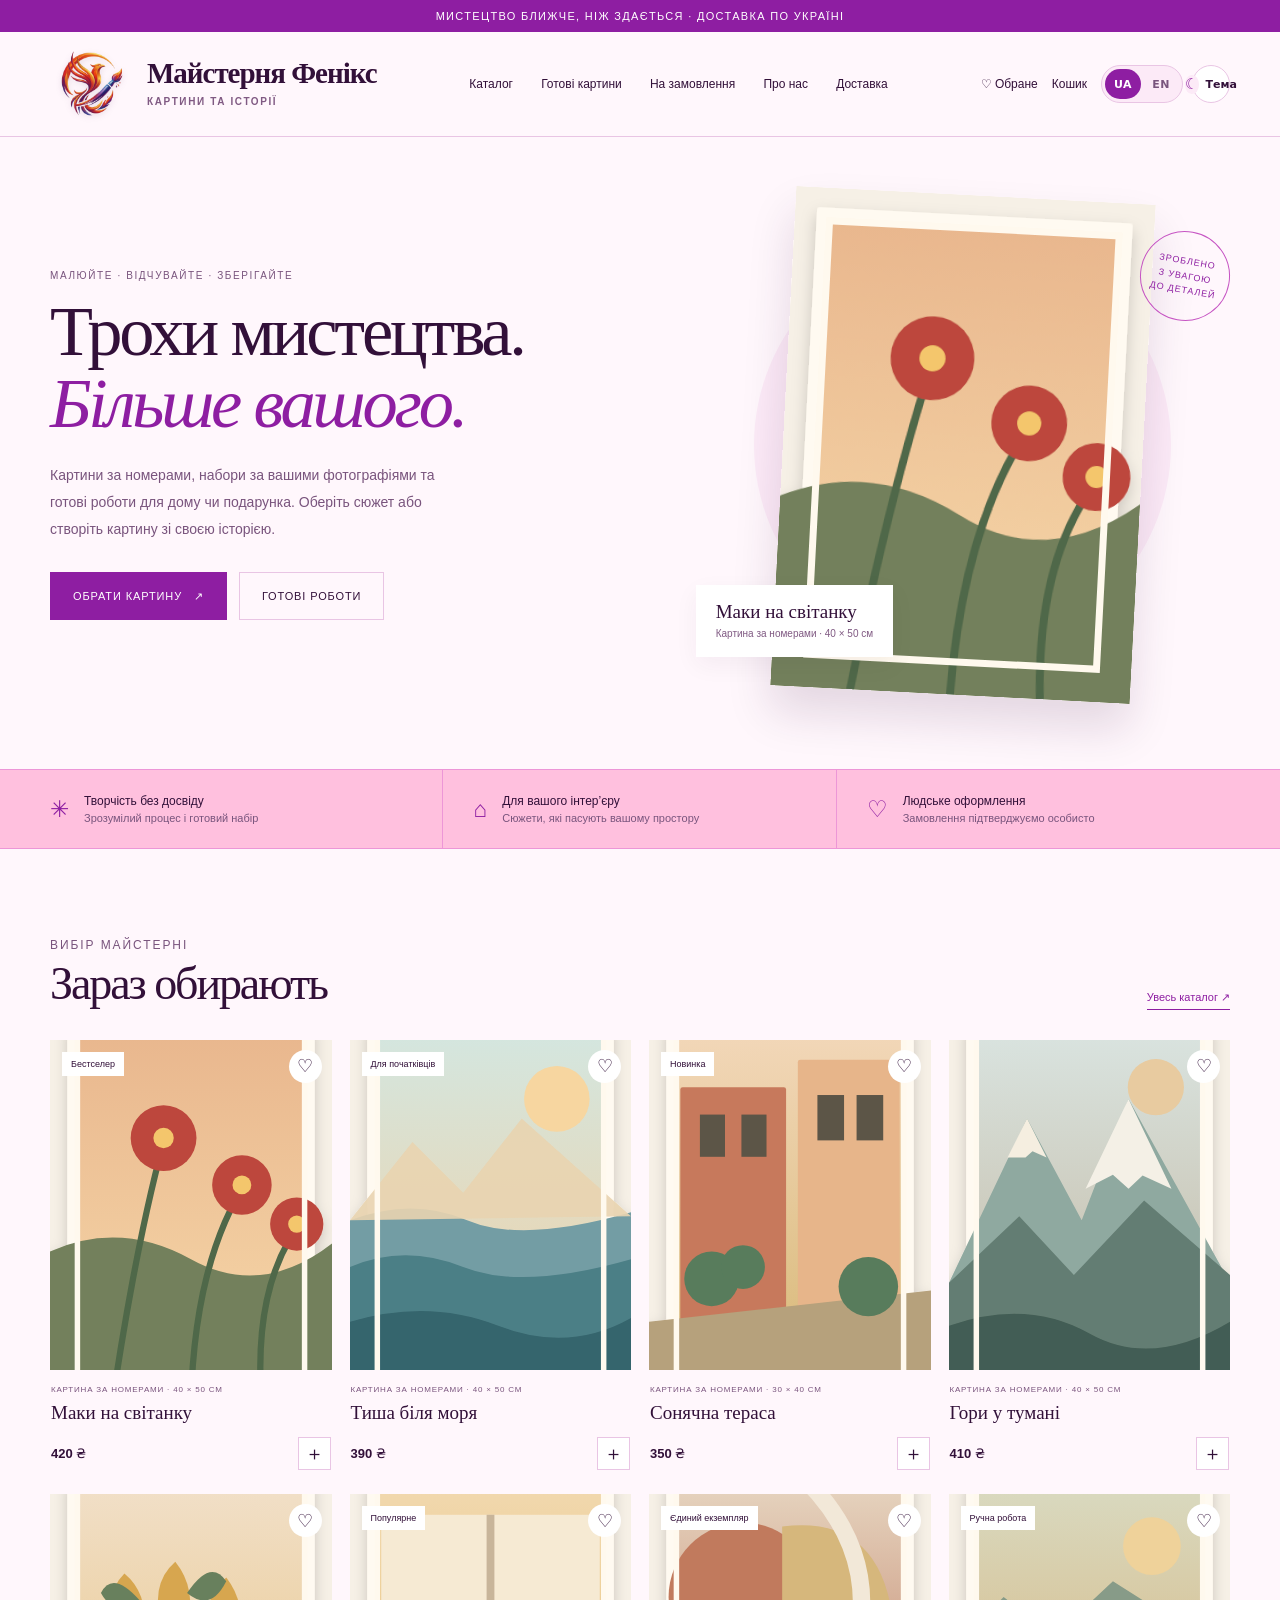
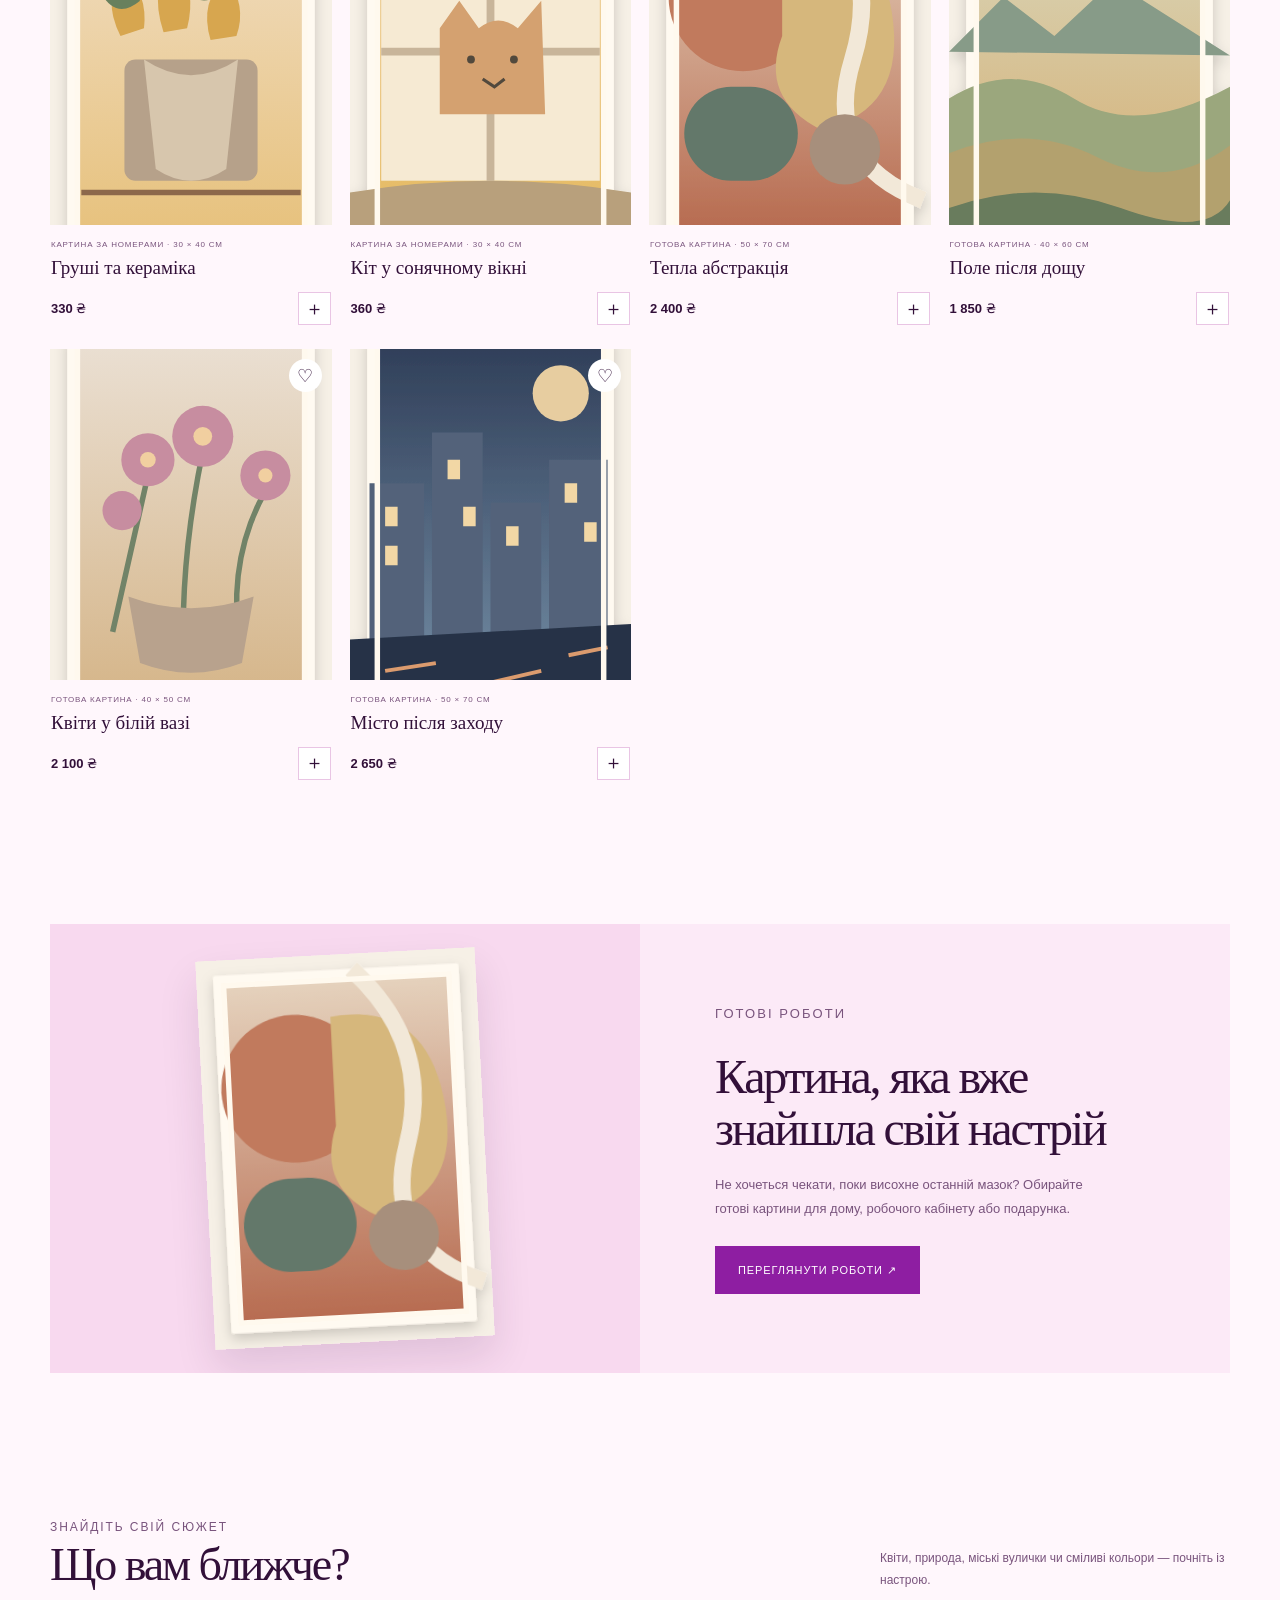
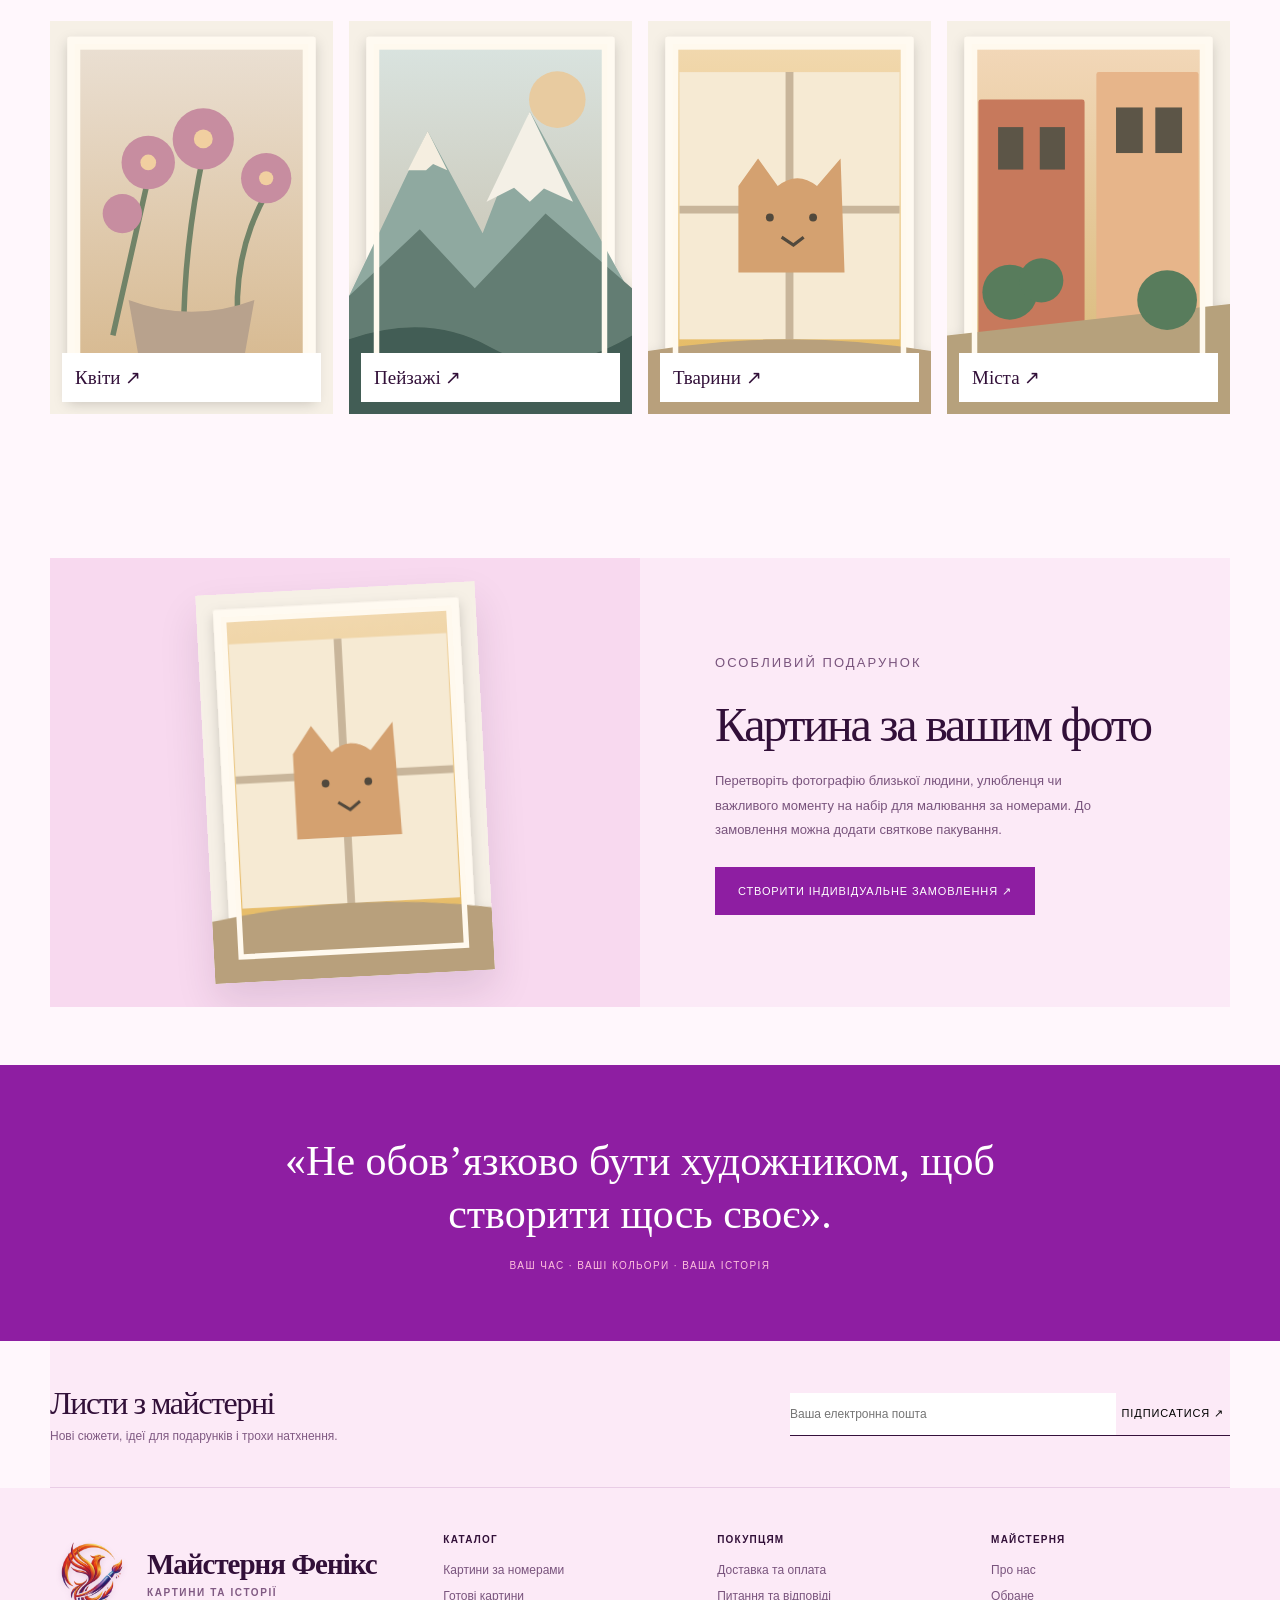
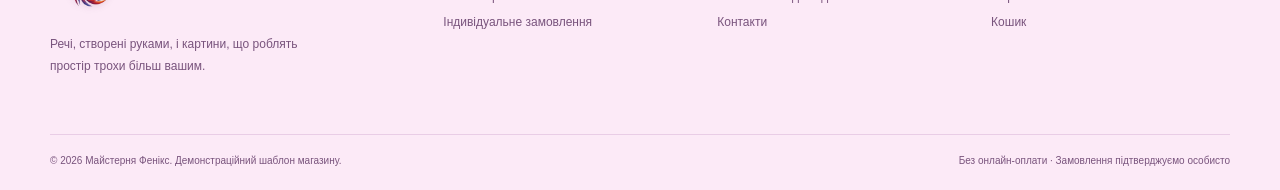
==== commit ede34f13: "_" ====
--- a/index.html
+++ b/index.html
@@ -1,6 +1,6 @@
-<!doctype html><html lang="uk"><head><meta charset="utf-8"><meta name="viewport" content="width=device-width, initial-scale=1"><meta name="description" content="Картини за номерами та готові картини для затишного інтер’єру. Обирайте сюжет і замовляйте без онлайн-оплати."><title>Фенікс Арт (Phoenix Art) — картини для вашого простору</title><link rel="stylesheet" href="assets/css/style.css?v=20261022-phoenix3"></head><body data-order-email="YOUR_EMAIL@example.com">
+<!doctype html><html lang="uk"><head><meta charset="utf-8"><meta name="viewport" content="width=device-width, initial-scale=1"><link rel="icon" href="favicon.ico?v=20261022-brand3" sizes="any"><link rel="shortcut icon" href="favicon.ico?v=20261022-brand3"><meta name="description" content="Картини за номерами та готові картини для затишного інтер’єру. Обирайте сюжет і замовляйте без онлайн-оплати."><title>Майстерня Фенікс — картини для вашого простору</title><link rel="stylesheet" href="assets/css/style.css?v=20261022-mobile1"></head><body data-order-email="YOUR_EMAIL@example.com">
 <div class="announcement">Мистецтво ближче, ніж здається · Доставка по Україні</div>
-<header class="site-header"><div class="container header-main"><a class="brand" href="index.html"><span class="brand__mark">ФА</span><span class="brand__text">Фенікс Арт<small>картини та історії</small></span></a><nav class="site-nav"><a href="catalog.html">Каталог</a><a href="ready-art.html">Готові картини</a><a href="custom.html">На замовлення</a><a href="about.html">Про нас</a><a href="delivery.html">Доставка</a></nav><div class="header-actions"><a class="header-link" href="favorites.html" aria-label="Обране">♡ Обране</a><a class="header-link" href="cart.html">Кошик <span class="cart-count" hidden>0</span></a><div class="site-controls"><div class="language-switch" role="group" aria-label="Мова / Language"><button type="button" class="language-option" data-language="uk" aria-pressed="true">UA</button><button type="button" class="language-option" data-language="en" aria-pressed="false">EN</button></div><button class="theme-toggle" type="button" data-theme-toggle aria-label="Перемкнути тему" title="Перемкнути світлу або темну тему"><span class="theme-toggle__icon" aria-hidden="true">☾</span><span class="theme-toggle__label">Тема</span></button></div></div><button class="menu-toggle" aria-label="Відкрити меню" aria-expanded="false">☰</button></div></header>
+<header class="site-header"><div class="container header-main"><a class="brand" href="index.html"><img class="brand__logo" src="assets/images/logo.png?v=20261022-brand3" alt="Логотип Майстерня Фенікс" width="46" height="46"><span class="brand__text">Майстерня Фенікс<small>картини та історії</small></span></a><nav class="site-nav"><a href="catalog.html">Каталог</a><a href="ready-art.html">Готові картини</a><a href="custom.html">На замовлення</a><a href="about.html">Про нас</a><a href="delivery.html">Доставка</a></nav><div class="header-actions"><a class="header-link" href="favorites.html" aria-label="Обране">♡ Обране</a><a class="header-link" href="cart.html">Кошик <span class="cart-count" hidden>0</span></a><div class="site-controls"><div class="language-switch" role="group" aria-label="Мова / Language"><button type="button" class="language-option" data-language="uk" aria-pressed="true">UA</button><button type="button" class="language-option" data-language="en" aria-pressed="false">EN</button></div><button class="theme-toggle" type="button" data-theme-toggle aria-label="Перемкнути тему" title="Перемкнути світлу або темну тему"><span class="theme-toggle__icon" aria-hidden="true">☾</span><span class="theme-toggle__label">Тема</span></button></div></div><button class="menu-toggle" aria-label="Відкрити меню" aria-expanded="false">☰</button></div></header>
 <main><section class="hero"><div class="container hero__grid"><div><p class="eyebrow">МАЛЮЙТЕ · ВІДЧУВАЙТЕ · ЗБЕРІГАЙТЕ</p><h1>Трохи мистецтва.<br><em>Більше вашого.</em></h1><p class="hero__copy">Картини за номерами, набори за вашими фотографіями та готові роботи для дому чи подарунка. Оберіть сюжет або створіть картину зі своєю історією.</p><div class="hero__links"><a class="button button--dark" href="catalog.html">Обрати картину <span>↗</span></a><a class="button button--outline" href="ready-art.html">Готові роботи</a></div></div><div class="hero__art"><div class="hero__painting"><img src="assets/images/poppy.svg" alt="Декоративна картина з маками"></div><div class="hero__note"><strong>Маки на світанку</strong><span>Картина за номерами · 40 × 50 см</span></div><div class="hero__stamp">ЗРОБЛЕНО<br>З УВАГОЮ<br>ДО ДЕТАЛЕЙ</div></div></div></section>
 <section class="benefits"><div class="container benefits__grid"><div class="benefit"><span class="benefit__icon">✳</span><div><strong>Творчість без досвіду</strong><p>Зрозумілий процес і готовий набір</p></div></div><div class="benefit"><span class="benefit__icon">⌂</span><div><strong>Для вашого інтер’єру</strong><p>Сюжети, які пасують вашому простору</p></div></div><div class="benefit"><span class="benefit__icon">♡</span><div><strong>Людське оформлення</strong><p>Замовлення підтверджуємо особисто</p></div></div></div></section>
 <section class="section"><div class="container"><div class="section-heading"><div><p class="eyebrow">ВИБІР МАЙСТЕРНІ</p><h2>Зараз обирають</h2></div><a class="text-link" href="catalog.html">Увесь каталог ↗</a></div><div class="product-grid" data-product-grid data-category="all"></div></div></section>
@@ -8,4 +8,4 @@
 <section class="section"><div class="container"><div class="section-heading"><div><p class="eyebrow">ЗНАЙДІТЬ СВІЙ СЮЖЕТ</p><h2>Що вам ближче?</h2></div><p>Квіти, природа, міські вулички чи сміливі кольори — почніть із настрою.</p></div><div class="category-grid"><a class="category-tile" href="catalog.html?genre=Квіти"><img src="assets/images/flowers.svg" alt="Квіти"><span>Квіти ↗</span></a><a class="category-tile" href="catalog.html?genre=Пейзажі"><img src="assets/images/mountain.svg" alt="Пейзажі"><span>Пейзажі ↗</span></a><a class="category-tile" href="catalog.html?genre=Тварини"><img src="assets/images/cat.svg" alt="Тварини"><span>Тварини ↗</span></a><a class="category-tile" href="catalog.html?genre=Міста"><img src="assets/images/terrace.svg" alt="Міста"><span>Міста ↗</span></a></div></div></section>
 <section class="section section--tight"><div class="container split-promo"><div class="split-promo__visual"><img src="assets/images/cat.svg" alt="Приклад картини за індивідуальним фото"></div><div class="split-promo__content"><p class="eyebrow">ОСОБЛИВИЙ ПОДАРУНОК</p><h2>Картина за вашим фото</h2><p>Перетворіть фотографію близької людини, улюбленця чи важливого моменту на набір для малювання за номерами. До замовлення можна додати святкове пакування.</p><a class="button button--dark" href="custom.html">Створити індивідуальне замовлення ↗</a></div></div></section><section class="quote-section"><blockquote>«Не обов’язково бути художником, щоб створити щось своє».</blockquote><p>Ваш час · Ваші кольори · Ваша історія</p></section>
 <div class="container"><section class="newsletter"><div><h2>Листи з майстерні</h2><p>Нові сюжети, ідеї для подарунків і трохи натхнення.</p></div><form data-newsletter><input type="email" required placeholder="Ваша електронна пошта" aria-label="Електронна пошта"><button type="submit">Підписатися ↗</button></form></section></div></main>
-<footer class="site-footer"><div class="container"><div class="footer-grid"><div class="footer-brand"><a class="brand" href="index.html"><span class="brand__mark">ФА</span><span class="brand__text">Фенікс Арт<small>картини та історії</small></span></a><p>Речі, створені руками, і картини, що роблять простір трохи більш вашим.</p></div><div class="footer-column"><h3>Каталог</h3><a href="catalog.html">Картини за номерами</a><a href="ready-art.html">Готові картини</a><a href="custom.html">Індивідуальне замовлення</a></div><div class="footer-column"><h3>Покупцям</h3><a href="delivery.html">Доставка та оплата</a><a href="faq.html">Питання та відповіді</a><a href="contacts.html">Контакти</a></div><div class="footer-column"><h3>Майстерня</h3><a href="about.html">Про нас</a><a href="favorites.html">Обране</a><a href="cart.html">Кошик</a></div></div><div class="footer-bottom"><span>© 2026 Фенікс Арт (Phoenix Art). Демонстраційний шаблон магазину.</span><span>Без онлайн-оплати · Замовлення підтверджуємо особисто</span></div></div></footer><script src="assets/js/products.js?v=20261022-phoenix3"></script><script src="assets/js/app.js?v=20261022-phoenix3"></script><script src="assets/js/preferences.js?v=20261022-phoenix3"></script></body></html>
+<footer class="site-footer"><div class="container"><div class="footer-grid"><div class="footer-brand"><a class="brand" href="index.html"><img class="brand__logo" src="assets/images/logo.png?v=20261022-brand3" alt="Логотип Майстерня Фенікс" width="46" height="46"><span class="brand__text">Майстерня Фенікс<small>картини та історії</small></span></a><p>Речі, створені руками, і картини, що роблять простір трохи більш вашим.</p></div><div class="footer-column"><h3>Каталог</h3><a href="catalog.html">Картини за номерами</a><a href="ready-art.html">Готові картини</a><a href="custom.html">Індивідуальне замовлення</a></div><div class="footer-column"><h3>Покупцям</h3><a href="delivery.html">Доставка та оплата</a><a href="faq.html">Питання та відповіді</a><a href="contacts.html">Контакти</a></div><div class="footer-column"><h3>Майстерня</h3><a href="about.html">Про нас</a><a href="favorites.html">Обране</a><a href="cart.html">Кошик</a></div></div><div class="footer-bottom"><span>© 2026 Майстерня Фенікс. Демонстраційний шаблон магазину.</span><span>Без онлайн-оплати · Замовлення підтверджуємо особисто</span></div></div></footer><script src="assets/js/products.js?v=20261022-brand3"></script><script src="assets/js/app.js?v=20261022-brand3"></script><script src="assets/js/preferences.js?v=20261022-brand3"></script></body></html>
--- a/assets/css/style.css
+++ b/assets/css/style.css
@@ -17,11 +17,14 @@
 .container { width: min(1180px, calc(100% - 48px)); margin-inline: auto; }
 .announcement { background: #8E1EA2; color: #FFFFFF; text-align: center; padding: 10px 16px; font-size: 11px; letter-spacing: .12em; text-transform: uppercase; }
 .site-header { position: sticky; top: 0; z-index: 20; background: rgba(247,243,236,.95); backdrop-filter: blur(12px); border-bottom: 1px solid rgba(41,42,37,.1); }
-.header-main { min-height: 84px; display: flex; align-items: center; justify-content: space-between; gap: 28px; }
-.brand { display: flex; align-items: center; gap: 11px; min-width: 220px; }
+.header-main { min-height: 104px; display: flex; align-items: center; justify-content: space-between; gap: 28px; }
+.brand { display: flex; align-items: center; gap: 15px; min-width: 270px; }
 .brand__mark { display: grid; place-items: center; width: 42px; height: 42px; border: 1px solid #8E1EA2; color: #8E1EA2; border-radius: 50%; font-family: Georgia, 'Times New Roman', serif; font-size: 25px; }
-.brand__text { display: grid; gap: 2px; font-family: Georgia, 'Times New Roman', serif; font-size: 20px; line-height: 1; letter-spacing: -.04em; }
-.brand__text small { font-family: sans-serif; font-size: 9px; letter-spacing: .2em; text-transform: uppercase; color: #805A83; }
+.brand__logo { display: block; flex: 0 0 auto; width: 76px; height: 76px; object-fit: contain; border: 0; overflow: hidden; background: transparent; }
+
+
+.brand__text { display: grid; gap: 7px; font-family: Georgia, 'Times New Roman', serif; font-size: 27px; font-weight: 700; line-height: 1; letter-spacing: -.04em; }
+.brand__text small { font-family: sans-serif; font-size: 10px; letter-spacing: .2em; text-transform: uppercase; color: #805A83; }
 .site-nav { display: flex; align-items: center; gap: clamp(14px, 2.2vw, 30px); font-size: 12px; }
 .site-nav a { padding: 10px 0; position: relative; }
 .site-nav a:after { content: ''; position: absolute; left: 0; right: 100%; bottom: 4px; height: 1px; background: #8E1EA2; transition: right .2s; }
@@ -182,8 +185,8 @@
 .toast { position: fixed; z-index: 100; bottom: 22px; left: 50%; transform: translate(-50%, 20px); opacity: 0; pointer-events: none; background: #35113B; color: white; padding: 14px 20px; font-size: 12px; transition: .25s; box-shadow: 0 8px 25px #0002; }
 .toast.is-visible { opacity: 1; transform: translate(-50%, 0); }
 @media (max-width: 980px) { .brand { min-width: 0; }.site-nav { gap: 14px; }.header-actions { gap: 10px; }.product-grid { grid-template-columns: repeat(3,1fr); }.hero__grid { gap: 25px; }.hero__art { min-height: 400px; }.footer-grid { grid-template-columns: 1.4fr 1fr 1fr; }.footer-column:last-child { grid-column: 2; } }
-@media (max-width: 760px) { .container { width: min(100% - 32px, 600px); }.announcement { font-size: 9px; }.header-main { min-height: 70px; gap: 12px; }.brand__mark { width: 36px; height: 36px; font-size: 21px; }.brand__text { font-size: 17px; }.brand__text small { font-size: 8px; }.menu-toggle { display: block; order: 3; }.header-actions { margin-left: auto; }.site-nav { display: none; position: absolute; left: 0; right: 0; top: 100%; padding: 12px 24px 20px; background: #FFF5FC; border-bottom: 1px solid #E9CDE6; flex-direction: column; align-items: stretch; gap: 0; }.site-nav.is-open { display: flex; }.site-nav a { border-bottom: 1px solid #E9CDE6; padding: 13px 0; }.hero { padding: 42px 0 50px; }.hero__grid { grid-template-columns: 1fr; }.hero h1 { font-size: clamp(42px, 12vw, 62px); }.hero__art { min-height: 370px; }.hero__painting { width: 60%; }.hero__stamp { right: 6%; top: 20px; }.hero__note { left: 5%; bottom: 20px; }.benefits__grid { grid-template-columns: 1fr; }.benefit, .benefit:first-child { padding: 17px 0; border-right: 0; border-bottom: 1px solid #ED96D7; }.benefit:last-child { border-bottom: 0; }.section { padding: 58px 0; }.section-heading { align-items: start; flex-direction: column; }.product-grid { grid-template-columns: repeat(2,minmax(0,1fr)); gap: 24px 12px; }.product-card h3 { font-size: 17px; }.product-card__body .eyebrow { font-size: 7px; }.split-promo { grid-template-columns: 1fr; }.split-promo__visual { min-height: 270px; }.split-promo__visual img { width: 48%; }.category-grid { grid-template-columns: repeat(2,1fr); gap: 10px; }.category-tile, .category-tile img { min-height: 190px; }.newsletter { align-items: start; flex-direction: column; gap: 22px; }.newsletter form { width: 100%; }.footer-grid { grid-template-columns: repeat(2,1fr); gap: 28px 20px; }.footer-brand { grid-column: 1/-1; }.footer-column:last-child { grid-column: auto; }.footer-bottom { flex-direction: column; }.page-hero { padding: 42px 0 28px; }.catalog-toolbar { align-items: stretch; flex-direction: column; }.catalog-toolbar__filters { display: grid; grid-template-columns: 1fr 1fr; }.catalog-toolbar input { width: 100%; grid-column: 1/-1; }.catalog-toolbar select { min-width: 0; width: 100%; }.product-detail { grid-template-columns: 1fr; gap: 22px; padding-bottom: 55px; }.product-detail__visual { padding: 18px; }.product-detail__visual img { max-height: 520px; }.product-detail__info { padding-top: 0; }.cart-layout { grid-template-columns: 1fr; gap: 25px; padding-bottom: 55px; }.cart-item { grid-template-columns: 85px 1fr 20px; gap: 12px; }.cart-item img { width: 85px; }.info-grid { grid-template-columns: 1fr; }.contact-layout { grid-template-columns: 1fr; gap: 35px; padding-bottom: 55px; } }
-@media (max-width: 380px) { .header-link { font-size: 11px; }.brand { gap: 7px; }.brand__text { font-size: 15px; }.product-grid { gap: 20px 9px; }.product-card h3 { font-size: 15px; }.product-card__bottom strong { font-size: 12px; } }
+@media (max-width: 760px) { .container { width: min(100% - 32px, 600px); }.announcement { font-size: 9px; }.header-main { min-height: 82px; gap: 12px; }.brand__mark { width: 36px; height: 36px; font-size: 21px; }.brand__logo { width: 54px; height: 54px; }.brand__text { font-size: 20px; gap: 5px; }.brand__text small { font-size: 8px; }.menu-toggle { display: block; order: 3; }.header-actions { margin-left: auto; }.site-nav { display: none; position: absolute; left: 0; right: 0; top: 100%; padding: 12px 24px 20px; background: #FFF5FC; border-bottom: 1px solid #E9CDE6; flex-direction: column; align-items: stretch; gap: 0; }.site-nav.is-open { display: flex; }.site-nav a { border-bottom: 1px solid #E9CDE6; padding: 13px 0; }.hero { padding: 42px 0 50px; }.hero__grid { grid-template-columns: 1fr; }.hero h1 { font-size: clamp(42px, 12vw, 62px); }.hero__art { min-height: 370px; }.hero__painting { width: 60%; }.hero__stamp { right: 6%; top: 20px; }.hero__note { left: 5%; bottom: 20px; }.benefits__grid { grid-template-columns: 1fr; }.benefit, .benefit:first-child { padding: 17px 0; border-right: 0; border-bottom: 1px solid #ED96D7; }.benefit:last-child { border-bottom: 0; }.section { padding: 58px 0; }.section-heading { align-items: start; flex-direction: column; }.product-grid { grid-template-columns: repeat(2,minmax(0,1fr)); gap: 24px 12px; }.product-card h3 { font-size: 17px; }.product-card__body .eyebrow { font-size: 7px; }.split-promo { grid-template-columns: 1fr; }.split-promo__visual { min-height: 270px; }.split-promo__visual img { width: 48%; }.category-grid { grid-template-columns: repeat(2,1fr); gap: 10px; }.category-tile, .category-tile img { min-height: 190px; }.newsletter { align-items: start; flex-direction: column; gap: 22px; }.newsletter form { width: 100%; }.footer-grid { grid-template-columns: repeat(2,1fr); gap: 28px 20px; }.footer-brand { grid-column: 1/-1; }.footer-column:last-child { grid-column: auto; }.footer-bottom { flex-direction: column; }.page-hero { padding: 42px 0 28px; }.catalog-toolbar { align-items: stretch; flex-direction: column; }.catalog-toolbar__filters { display: grid; grid-template-columns: 1fr 1fr; }.catalog-toolbar input { width: 100%; grid-column: 1/-1; }.catalog-toolbar select { min-width: 0; width: 100%; }.product-detail { grid-template-columns: 1fr; gap: 22px; padding-bottom: 55px; }.product-detail__visual { padding: 18px; }.product-detail__visual img { max-height: 520px; }.product-detail__info { padding-top: 0; }.cart-layout { grid-template-columns: 1fr; gap: 25px; padding-bottom: 55px; }.cart-item { grid-template-columns: 85px 1fr 20px; gap: 12px; }.cart-item img { width: 85px; }.info-grid { grid-template-columns: 1fr; }.contact-layout { grid-template-columns: 1fr; gap: 35px; padding-bottom: 55px; } }
+@media (max-width: 380px) { .header-link { font-size: 11px; }.brand { gap: 6px; }.brand__logo { width: 44px; height: 44px; }.brand__text { font-size: 17px; gap: 4px; }.product-grid { gap: 20px 9px; }.product-card h3 { font-size: 15px; }.product-card__bottom strong { font-size: 12px; } }
 
 /* Brand palette and accessible appearance controls */
 
@@ -452,3 +455,101 @@
 html[data-theme="dark"] .delivery-choice:has(input:checked) { background: #512A55; }
 html[data-theme="dark"] .autocomplete-list { box-shadow: 0 12px 28px #0005; }
 @media (max-width: 420px) { .delivery-method { grid-template-columns: 1fr; } }
+
+/* Brand identity emphasis */
+.brand { text-decoration: none; flex-shrink: 0; }
+.brand__logo { filter: drop-shadow(0 2px 3px rgba(65, 22, 66, .12)); }
+.brand__text { letter-spacing: -.035em; white-space: nowrap; }
+.brand__text small { letter-spacing: .16em; line-height: 1.4; }
+@media (min-width: 981px) { .header-main { gap: 22px; } .brand__logo { width: 82px; height: 82px; } .brand__text { font-size: 29px; } }
+@media (max-width: 760px) { .brand { min-width: 0; gap: 8px; } .brand__text { font-size: clamp(16px, 4.5vw, 20px); } .brand__text small { font-size: 8px; letter-spacing: .12em; } }
+
+/* Mobile header controls: wrap into a second row instead of overflowing. */
+@media (max-width: 760px) {
+  .header-main {
+    min-height: 0;
+    padding-block: 10px;
+    display: flex;
+    flex-wrap: wrap;
+    align-items: center;
+    column-gap: 10px;
+    row-gap: 8px;
+  }
+  .brand {
+    order: 1;
+    flex: 1 0 100%;
+    width: 100%;
+    min-width: 0;
+    gap: 10px;
+  }
+  .brand__logo { width: 48px; height: 48px; }
+  .brand__text { font-size: clamp(18px, 5vw, 22px); line-height: 1.05; }
+  .brand__text small { font-size: 8px; letter-spacing: .14em; }
+  .header-actions {
+    order: 2;
+    flex: 1 1 auto;
+    min-width: 0;
+    margin-left: 0;
+    gap: 10px;
+    justify-content: flex-start;
+  }
+  .header-link { font-size: 11px; }
+  .site-controls { display: inline-flex; align-items: center; gap: 7px; margin-left: auto; }
+  .language-switch { min-height: 34px; padding: 3px; gap: 2px; }
+  .language-option { min-width: 30px; height: 26px; padding-inline: 6px; font-size: 10px; }
+  .theme-toggle {
+    position: relative;
+    width: 42px;
+    min-width: 42px;
+    height: 34px;
+    min-height: 34px;
+    padding: 0;
+    border: 1px solid var(--line);
+    border-radius: 11px;
+    background: linear-gradient(145deg, #FFF0B5, #FFE0A0);
+    color: #7C3E00;
+    box-shadow: 0 2px 0 rgba(53,17,59,.08);
+  }
+  .theme-toggle__icon {
+    width: 24px;
+    height: 24px;
+    border-radius: 8px;
+    background: rgba(255,255,255,.72);
+    color: #9A5700;
+    font-size: 17px;
+  }
+  .theme-toggle__label { display: none; }
+  html[data-theme="dark"] .theme-toggle {
+    background: linear-gradient(145deg, #38213E, #211526);
+    color: #F5D4FF;
+    border-color: #795282;
+  }
+  html[data-theme="dark"] .theme-toggle__icon {
+    background: #5C3865;
+    color: #F5D4FF;
+  }
+  .menu-toggle {
+    order: 3;
+    display: inline-grid;
+    place-items: center;
+    flex: 0 0 38px;
+    width: 38px;
+    height: 34px;
+    padding: 0;
+    border: 1px solid var(--line);
+    border-radius: 11px;
+    background: var(--surface);
+    color: var(--text);
+    font-size: 21px;
+    line-height: 1;
+  }
+  .site-nav { top: 100%; }
+}
+@media (max-width: 380px) {
+  .header-actions { gap: 7px; }
+  .header-link { font-size: 10px; }
+  .site-controls { gap: 5px; }
+  .language-option { min-width: 27px; padding-inline: 4px; }
+  .theme-toggle { width: 38px; min-width: 38px; }
+  .menu-toggle { flex-basis: 34px; width: 34px; }
+}
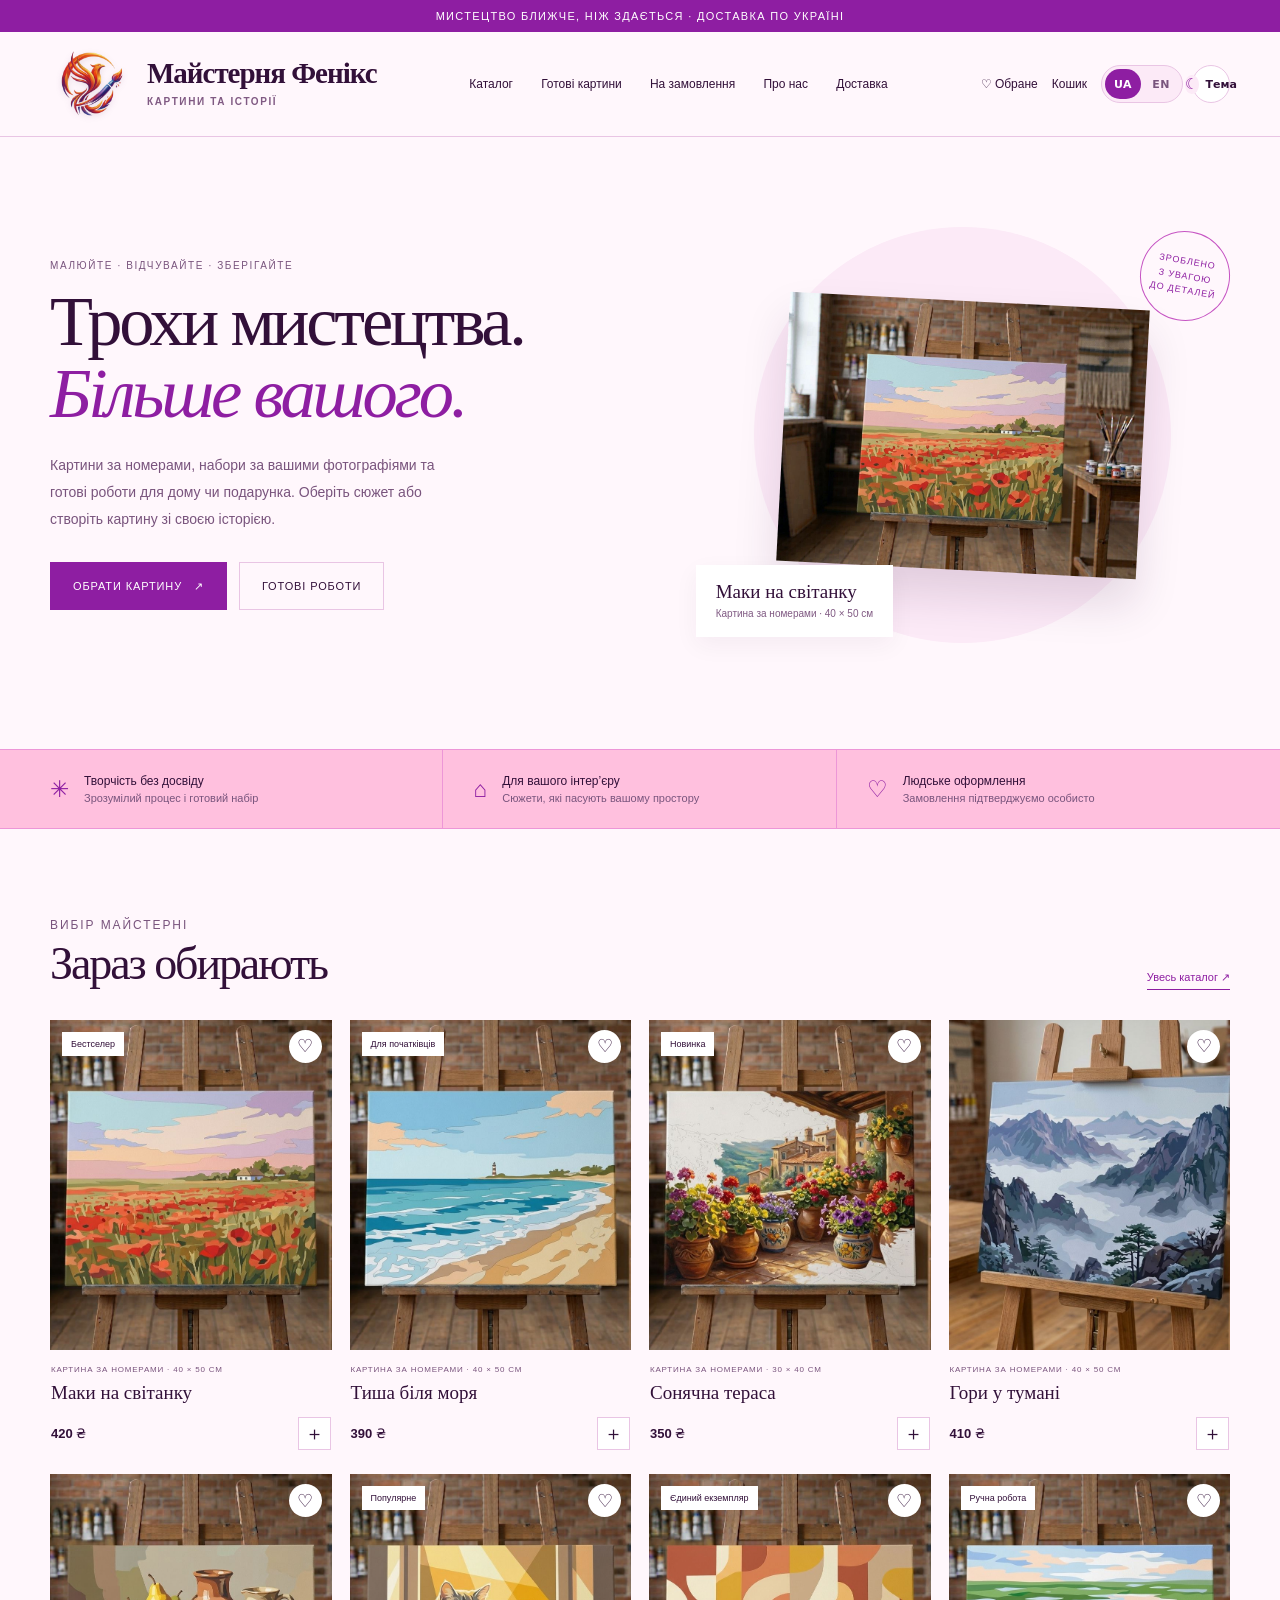
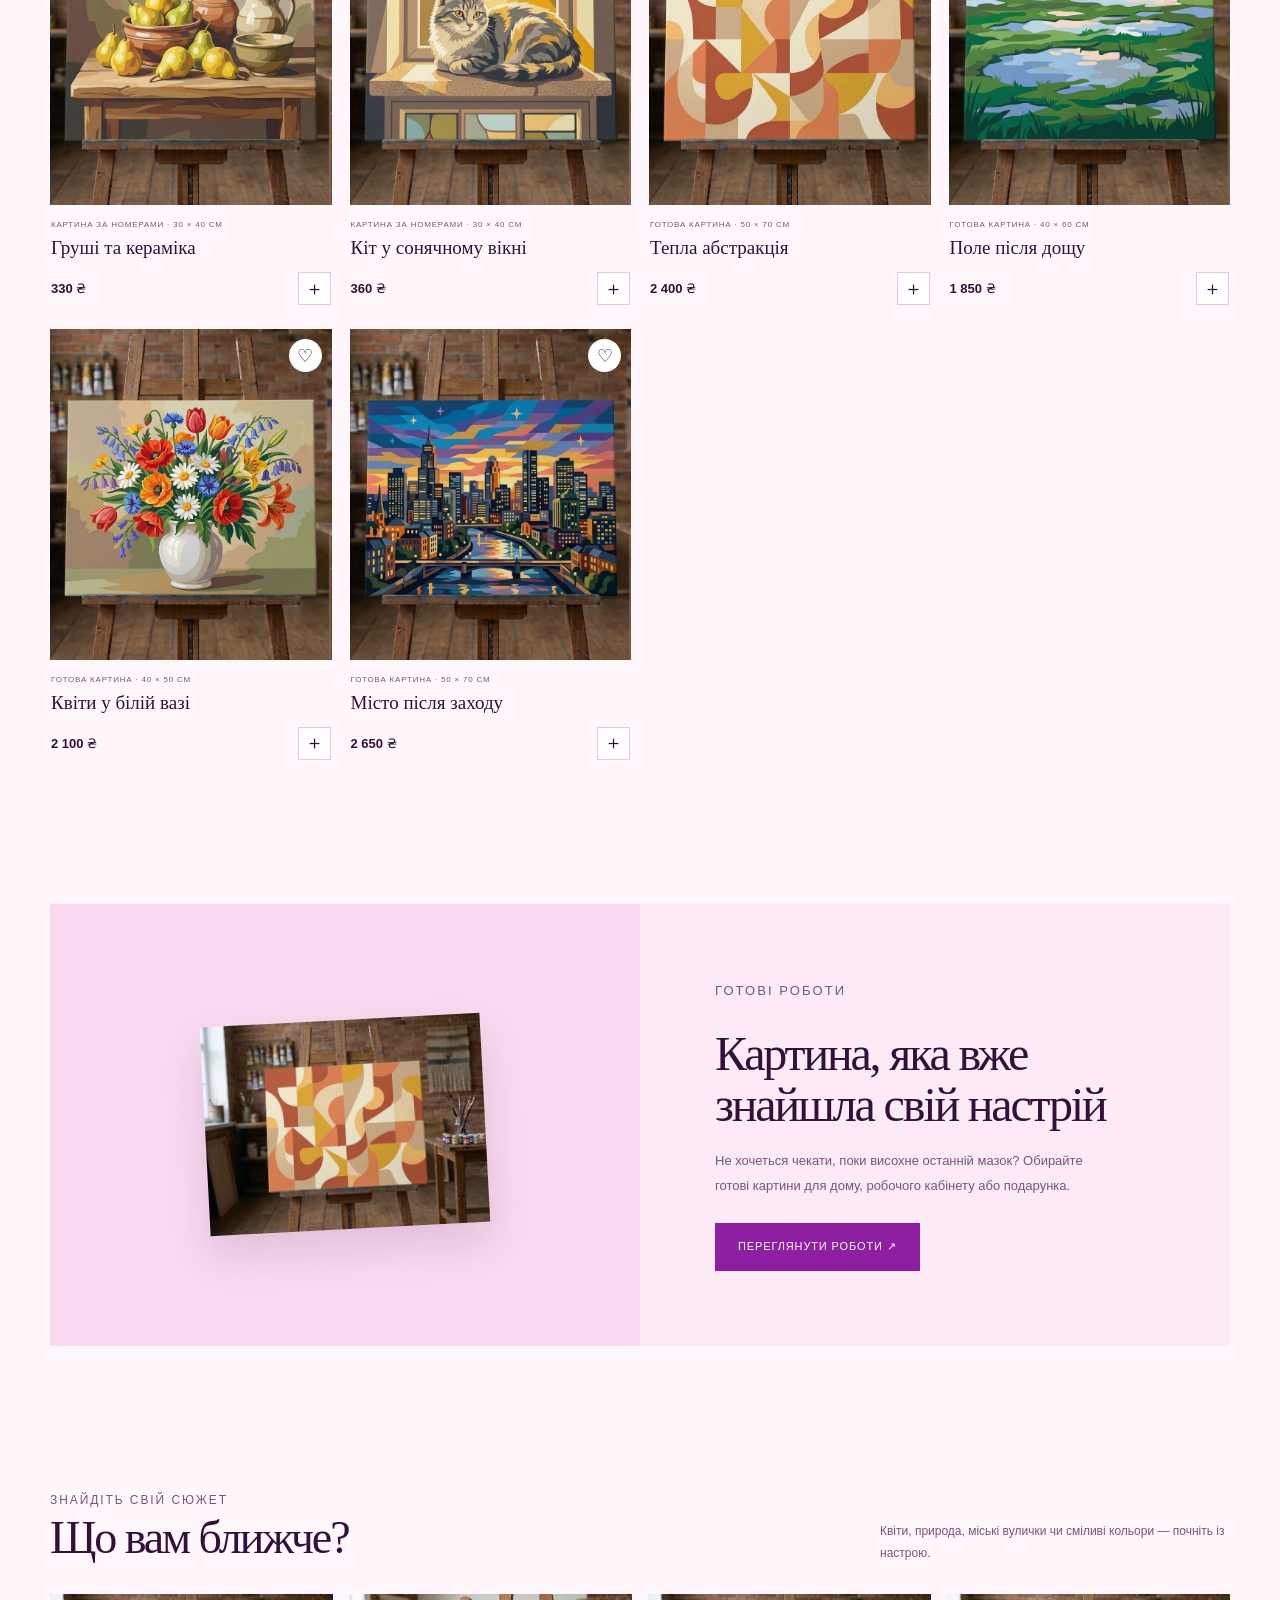
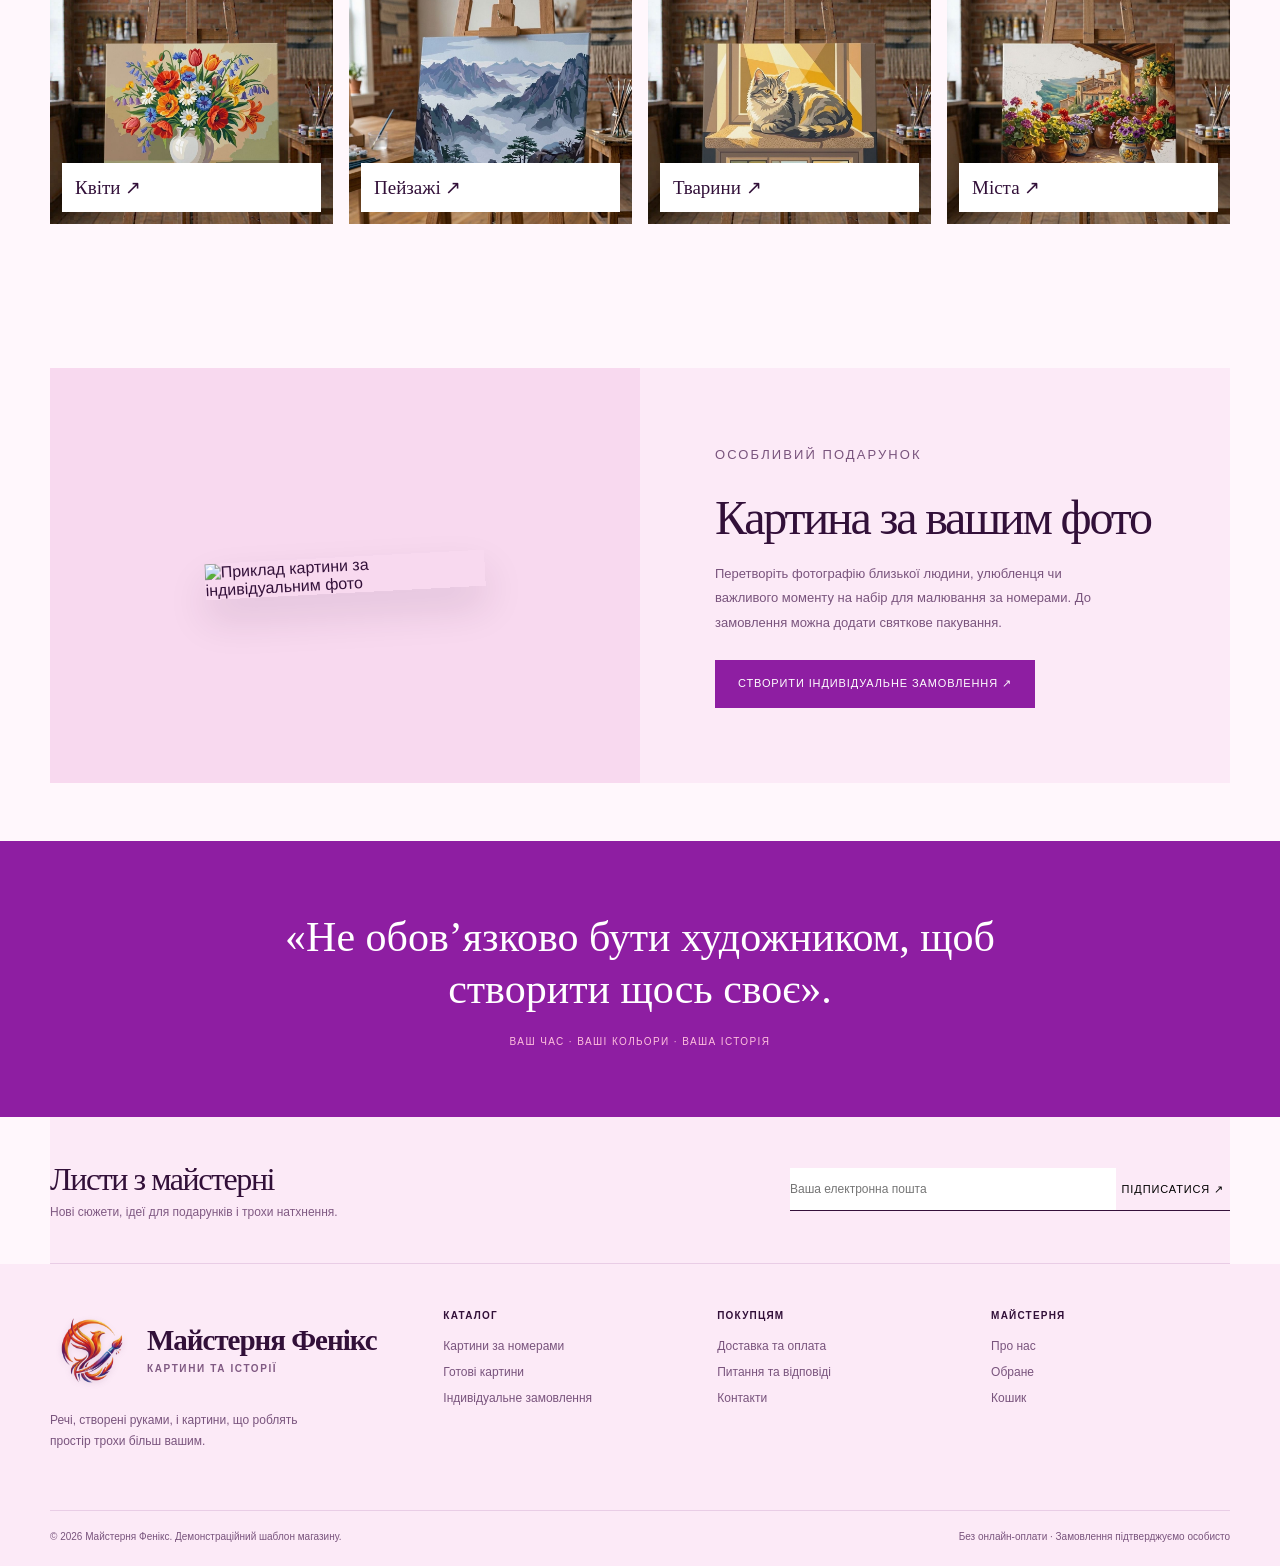
==== commit e8698628: "imgs" ====
--- a/index.html
+++ b/index.html
@@ -1,11 +1,11 @@
 <!doctype html><html lang="uk"><head><meta charset="utf-8"><meta name="viewport" content="width=device-width, initial-scale=1"><link rel="icon" href="favicon.ico?v=20261022-brand3" sizes="any"><link rel="shortcut icon" href="favicon.ico?v=20261022-brand3"><meta name="description" content="Картини за номерами та готові картини для затишного інтер’єру. Обирайте сюжет і замовляйте без онлайн-оплати."><title>Майстерня Фенікс — картини для вашого простору</title><link rel="stylesheet" href="assets/css/style.css?v=20261022-mobile1"></head><body data-order-email="YOUR_EMAIL@example.com">
 <div class="announcement">Мистецтво ближче, ніж здається · Доставка по Україні</div>
 <header class="site-header"><div class="container header-main"><a class="brand" href="index.html"><img class="brand__logo" src="assets/images/logo.png?v=20261022-brand3" alt="Логотип Майстерня Фенікс" width="46" height="46"><span class="brand__text">Майстерня Фенікс<small>картини та історії</small></span></a><nav class="site-nav"><a href="catalog.html">Каталог</a><a href="ready-art.html">Готові картини</a><a href="custom.html">На замовлення</a><a href="about.html">Про нас</a><a href="delivery.html">Доставка</a></nav><div class="header-actions"><a class="header-link" href="favorites.html" aria-label="Обране">♡ Обране</a><a class="header-link" href="cart.html">Кошик <span class="cart-count" hidden>0</span></a><div class="site-controls"><div class="language-switch" role="group" aria-label="Мова / Language"><button type="button" class="language-option" data-language="uk" aria-pressed="true">UA</button><button type="button" class="language-option" data-language="en" aria-pressed="false">EN</button></div><button class="theme-toggle" type="button" data-theme-toggle aria-label="Перемкнути тему" title="Перемкнути світлу або темну тему"><span class="theme-toggle__icon" aria-hidden="true">☾</span><span class="theme-toggle__label">Тема</span></button></div></div><button class="menu-toggle" aria-label="Відкрити меню" aria-expanded="false">☰</button></div></header>
-<main><section class="hero"><div class="container hero__grid"><div><p class="eyebrow">МАЛЮЙТЕ · ВІДЧУВАЙТЕ · ЗБЕРІГАЙТЕ</p><h1>Трохи мистецтва.<br><em>Більше вашого.</em></h1><p class="hero__copy">Картини за номерами, набори за вашими фотографіями та готові роботи для дому чи подарунка. Оберіть сюжет або створіть картину зі своєю історією.</p><div class="hero__links"><a class="button button--dark" href="catalog.html">Обрати картину <span>↗</span></a><a class="button button--outline" href="ready-art.html">Готові роботи</a></div></div><div class="hero__art"><div class="hero__painting"><img src="assets/images/poppy.svg" alt="Декоративна картина з маками"></div><div class="hero__note"><strong>Маки на світанку</strong><span>Картина за номерами · 40 × 50 см</span></div><div class="hero__stamp">ЗРОБЛЕНО<br>З УВАГОЮ<br>ДО ДЕТАЛЕЙ</div></div></div></section>
+<main><section class="hero"><div class="container hero__grid"><div><p class="eyebrow">МАЛЮЙТЕ · ВІДЧУВАЙТЕ · ЗБЕРІГАЙТЕ</p><h1>Трохи мистецтва.<br><em>Більше вашого.</em></h1><p class="hero__copy">Картини за номерами, набори за вашими фотографіями та готові роботи для дому чи подарунка. Оберіть сюжет або створіть картину зі своєю історією.</p><div class="hero__links"><a class="button button--dark" href="catalog.html">Обрати картину <span>↗</span></a><a class="button button--outline" href="ready-art.html">Готові роботи</a></div></div><div class="hero__art"><div class="hero__painting"><img src="assets/images/poppy.jpeg" alt="Декоративна картина з маками"></div><div class="hero__note"><strong>Маки на світанку</strong><span>Картина за номерами · 40 × 50 см</span></div><div class="hero__stamp">ЗРОБЛЕНО<br>З УВАГОЮ<br>ДО ДЕТАЛЕЙ</div></div></div></section>
 <section class="benefits"><div class="container benefits__grid"><div class="benefit"><span class="benefit__icon">✳</span><div><strong>Творчість без досвіду</strong><p>Зрозумілий процес і готовий набір</p></div></div><div class="benefit"><span class="benefit__icon">⌂</span><div><strong>Для вашого інтер’єру</strong><p>Сюжети, які пасують вашому простору</p></div></div><div class="benefit"><span class="benefit__icon">♡</span><div><strong>Людське оформлення</strong><p>Замовлення підтверджуємо особисто</p></div></div></div></section>
 <section class="section"><div class="container"><div class="section-heading"><div><p class="eyebrow">ВИБІР МАЙСТЕРНІ</p><h2>Зараз обирають</h2></div><a class="text-link" href="catalog.html">Увесь каталог ↗</a></div><div class="product-grid" data-product-grid data-category="all"></div></div></section>
-<section class="section section--tight"><div class="container split-promo"><div class="split-promo__visual"><img src="assets/images/abstract.svg" alt="Готова абстрактна картина"></div><div class="split-promo__content"><p class="eyebrow">ГОТОВІ РОБОТИ</p><h2>Картина, яка вже знайшла свій настрій</h2><p>Не хочеться чекати, поки висохне останній мазок? Обирайте готові картини для дому, робочого кабінету або подарунка.</p><a class="button button--dark" href="ready-art.html">Переглянути роботи ↗</a></div></div></section>
-<section class="section"><div class="container"><div class="section-heading"><div><p class="eyebrow">ЗНАЙДІТЬ СВІЙ СЮЖЕТ</p><h2>Що вам ближче?</h2></div><p>Квіти, природа, міські вулички чи сміливі кольори — почніть із настрою.</p></div><div class="category-grid"><a class="category-tile" href="catalog.html?genre=Квіти"><img src="assets/images/flowers.svg" alt="Квіти"><span>Квіти ↗</span></a><a class="category-tile" href="catalog.html?genre=Пейзажі"><img src="assets/images/mountain.svg" alt="Пейзажі"><span>Пейзажі ↗</span></a><a class="category-tile" href="catalog.html?genre=Тварини"><img src="assets/images/cat.svg" alt="Тварини"><span>Тварини ↗</span></a><a class="category-tile" href="catalog.html?genre=Міста"><img src="assets/images/terrace.svg" alt="Міста"><span>Міста ↗</span></a></div></div></section>
-<section class="section section--tight"><div class="container split-promo"><div class="split-promo__visual"><img src="assets/images/cat.svg" alt="Приклад картини за індивідуальним фото"></div><div class="split-promo__content"><p class="eyebrow">ОСОБЛИВИЙ ПОДАРУНОК</p><h2>Картина за вашим фото</h2><p>Перетворіть фотографію близької людини, улюбленця чи важливого моменту на набір для малювання за номерами. До замовлення можна додати святкове пакування.</p><a class="button button--dark" href="custom.html">Створити індивідуальне замовлення ↗</a></div></div></section><section class="quote-section"><blockquote>«Не обов’язково бути художником, щоб створити щось своє».</blockquote><p>Ваш час · Ваші кольори · Ваша історія</p></section>
+<section class="section section--tight"><div class="container split-promo"><div class="split-promo__visual"><img src="assets/images/abstract.jpeg" alt="Готова абстрактна картина"></div><div class="split-promo__content"><p class="eyebrow">ГОТОВІ РОБОТИ</p><h2>Картина, яка вже знайшла свій настрій</h2><p>Не хочеться чекати, поки висохне останній мазок? Обирайте готові картини для дому, робочого кабінету або подарунка.</p><a class="button button--dark" href="ready-art.html">Переглянути роботи ↗</a></div></div></section>
+<section class="section"><div class="container"><div class="section-heading"><div><p class="eyebrow">ЗНАЙДІТЬ СВІЙ СЮЖЕТ</p><h2>Що вам ближче?</h2></div><p>Квіти, природа, міські вулички чи сміливі кольори — почніть із настрою.</p></div><div class="category-grid"><a class="category-tile" href="catalog.html?genre=Квіти"><img src="assets/images/flowers.jpeg" alt="Квіти"><span>Квіти ↗</span></a><a class="category-tile" href="catalog.html?genre=Пейзажі"><img src="assets/images/mountain.jpeg" alt="Пейзажі"><span>Пейзажі ↗</span></a><a class="category-tile" href="catalog.html?genre=Тварини"><img src="assets/images/cat.jpeg" alt="Тварини"><span>Тварини ↗</span></a><a class="category-tile" href="catalog.html?genre=Міста"><img src="assets/images/terrace.jpeg" alt="Міста"><span>Міста ↗</span></a></div></div></section>
+<section class="section section--tight"><div class="container split-promo"><div class="split-promo__visual"><img src="assets/images/cat.gpeg" alt="Приклад картини за індивідуальним фото"></div><div class="split-promo__content"><p class="eyebrow">ОСОБЛИВИЙ ПОДАРУНОК</p><h2>Картина за вашим фото</h2><p>Перетворіть фотографію близької людини, улюбленця чи важливого моменту на набір для малювання за номерами. До замовлення можна додати святкове пакування.</p><a class="button button--dark" href="custom.html">Створити індивідуальне замовлення ↗</a></div></div></section><section class="quote-section"><blockquote>«Не обов’язково бути художником, щоб створити щось своє».</blockquote><p>Ваш час · Ваші кольори · Ваша історія</p></section>
 <div class="container"><section class="newsletter"><div><h2>Листи з майстерні</h2><p>Нові сюжети, ідеї для подарунків і трохи натхнення.</p></div><form data-newsletter><input type="email" required placeholder="Ваша електронна пошта" aria-label="Електронна пошта"><button type="submit">Підписатися ↗</button></form></section></div></main>
 <footer class="site-footer"><div class="container"><div class="footer-grid"><div class="footer-brand"><a class="brand" href="index.html"><img class="brand__logo" src="assets/images/logo.png?v=20261022-brand3" alt="Логотип Майстерня Фенікс" width="46" height="46"><span class="brand__text">Майстерня Фенікс<small>картини та історії</small></span></a><p>Речі, створені руками, і картини, що роблять простір трохи більш вашим.</p></div><div class="footer-column"><h3>Каталог</h3><a href="catalog.html">Картини за номерами</a><a href="ready-art.html">Готові картини</a><a href="custom.html">Індивідуальне замовлення</a></div><div class="footer-column"><h3>Покупцям</h3><a href="delivery.html">Доставка та оплата</a><a href="faq.html">Питання та відповіді</a><a href="contacts.html">Контакти</a></div><div class="footer-column"><h3>Майстерня</h3><a href="about.html">Про нас</a><a href="favorites.html">Обране</a><a href="cart.html">Кошик</a></div></div><div class="footer-bottom"><span>© 2026 Майстерня Фенікс. Демонстраційний шаблон магазину.</span><span>Без онлайн-оплати · Замовлення підтверджуємо особисто</span></div></div></footer><script src="assets/js/products.js?v=20261022-brand3"></script><script src="assets/js/app.js?v=20261022-brand3"></script><script src="assets/js/preferences.js?v=20261022-brand3"></script></body></html>
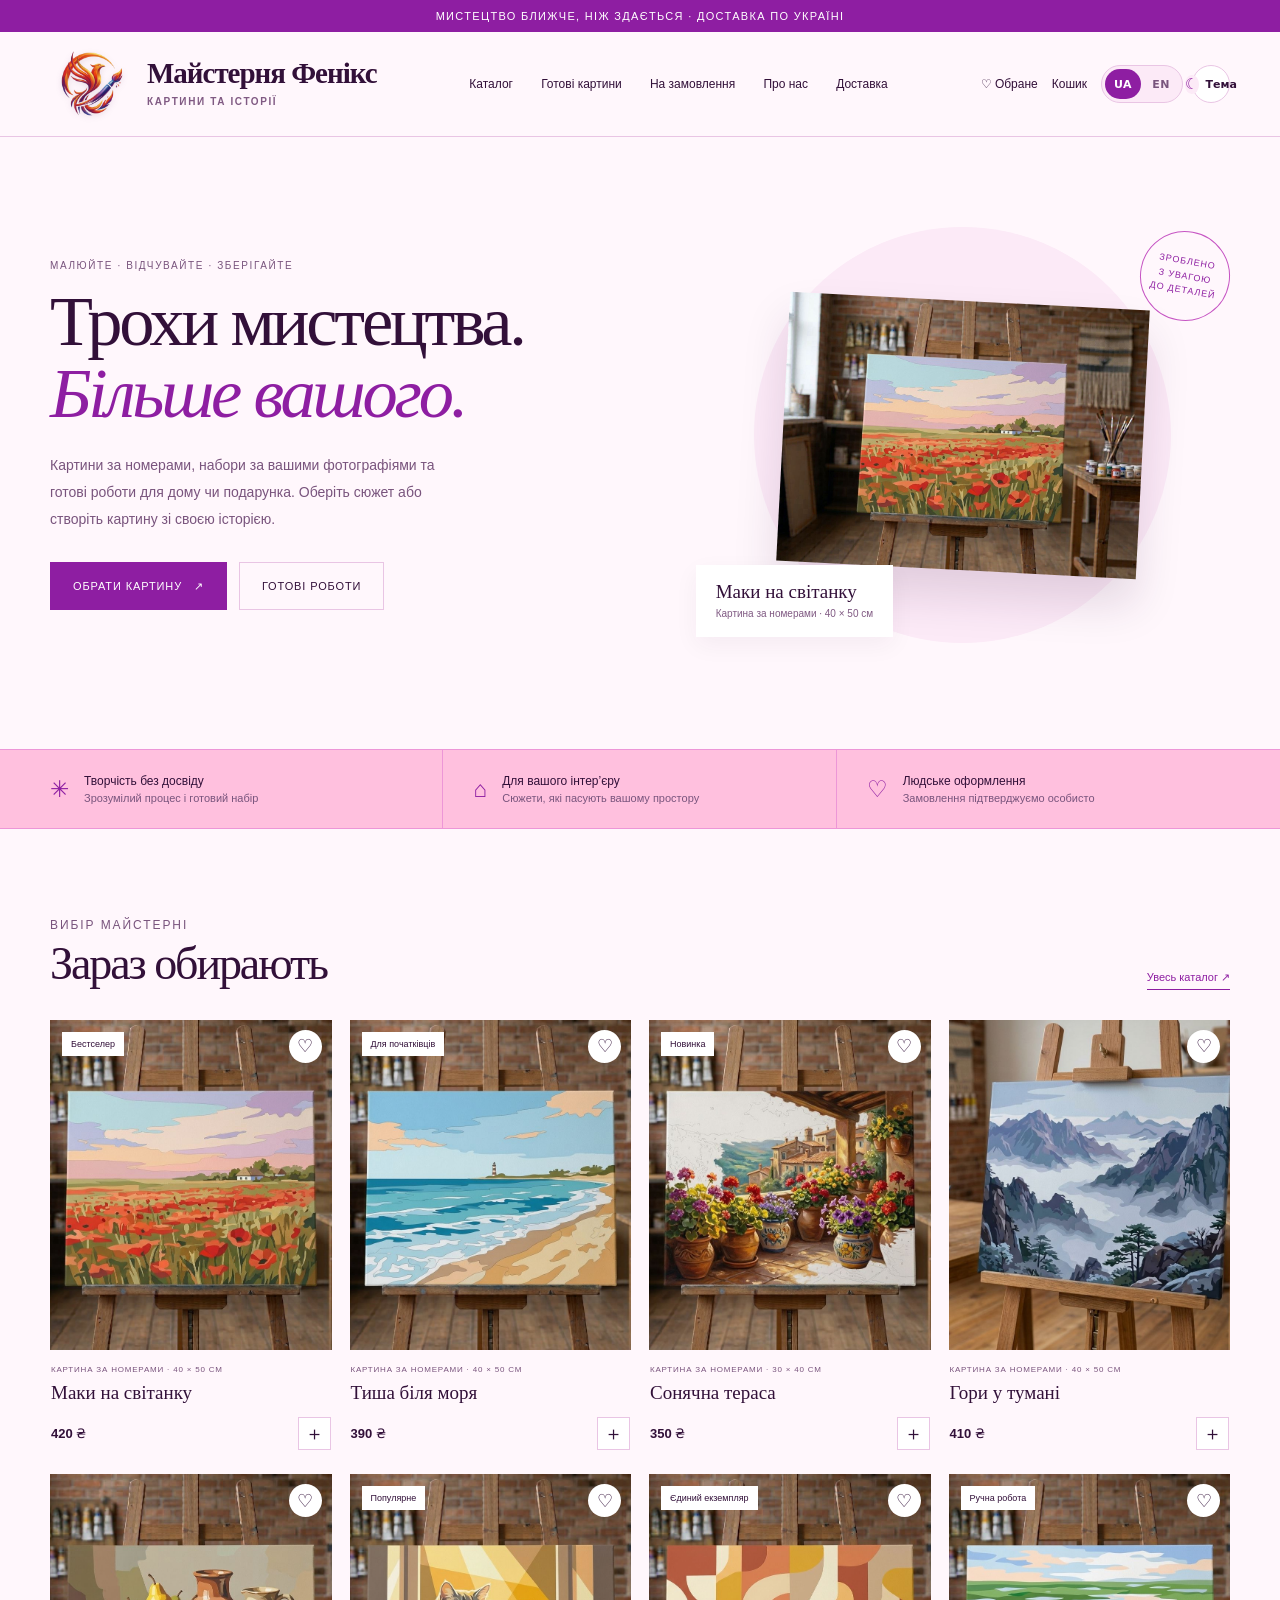
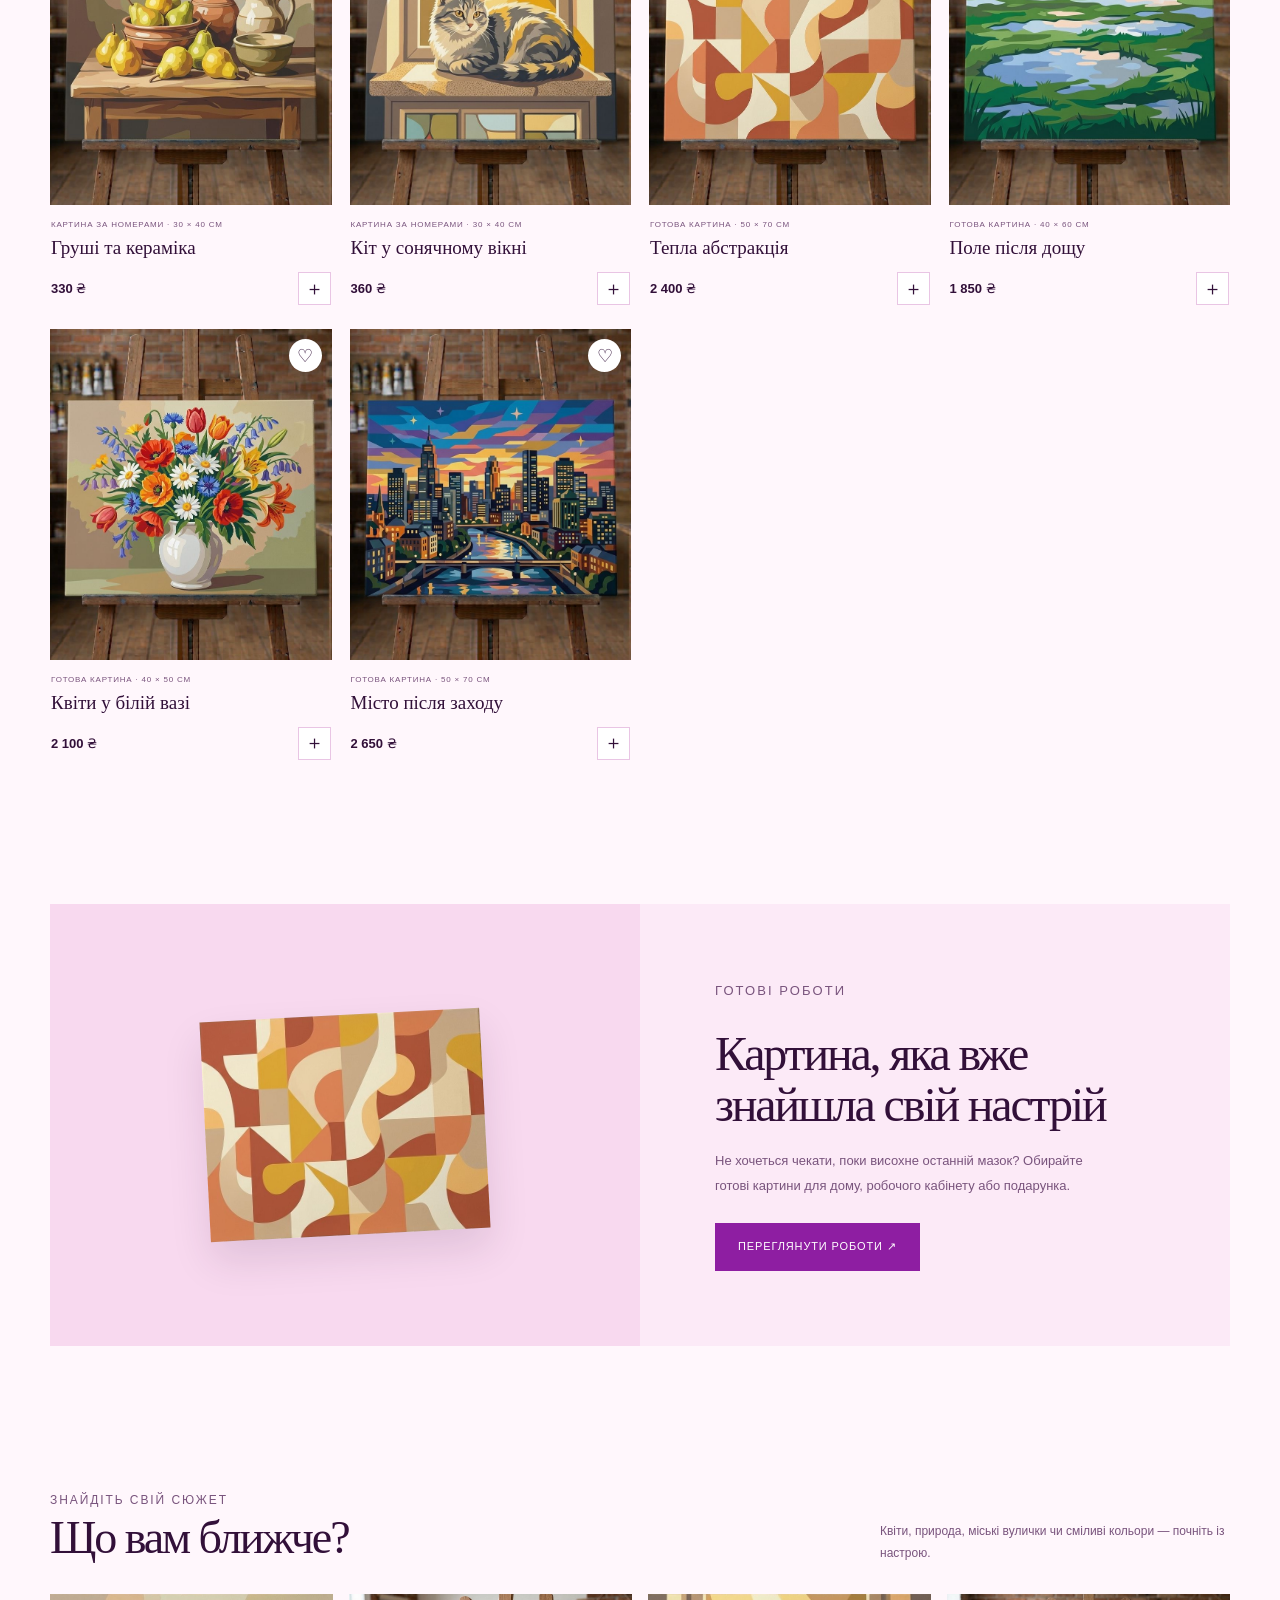
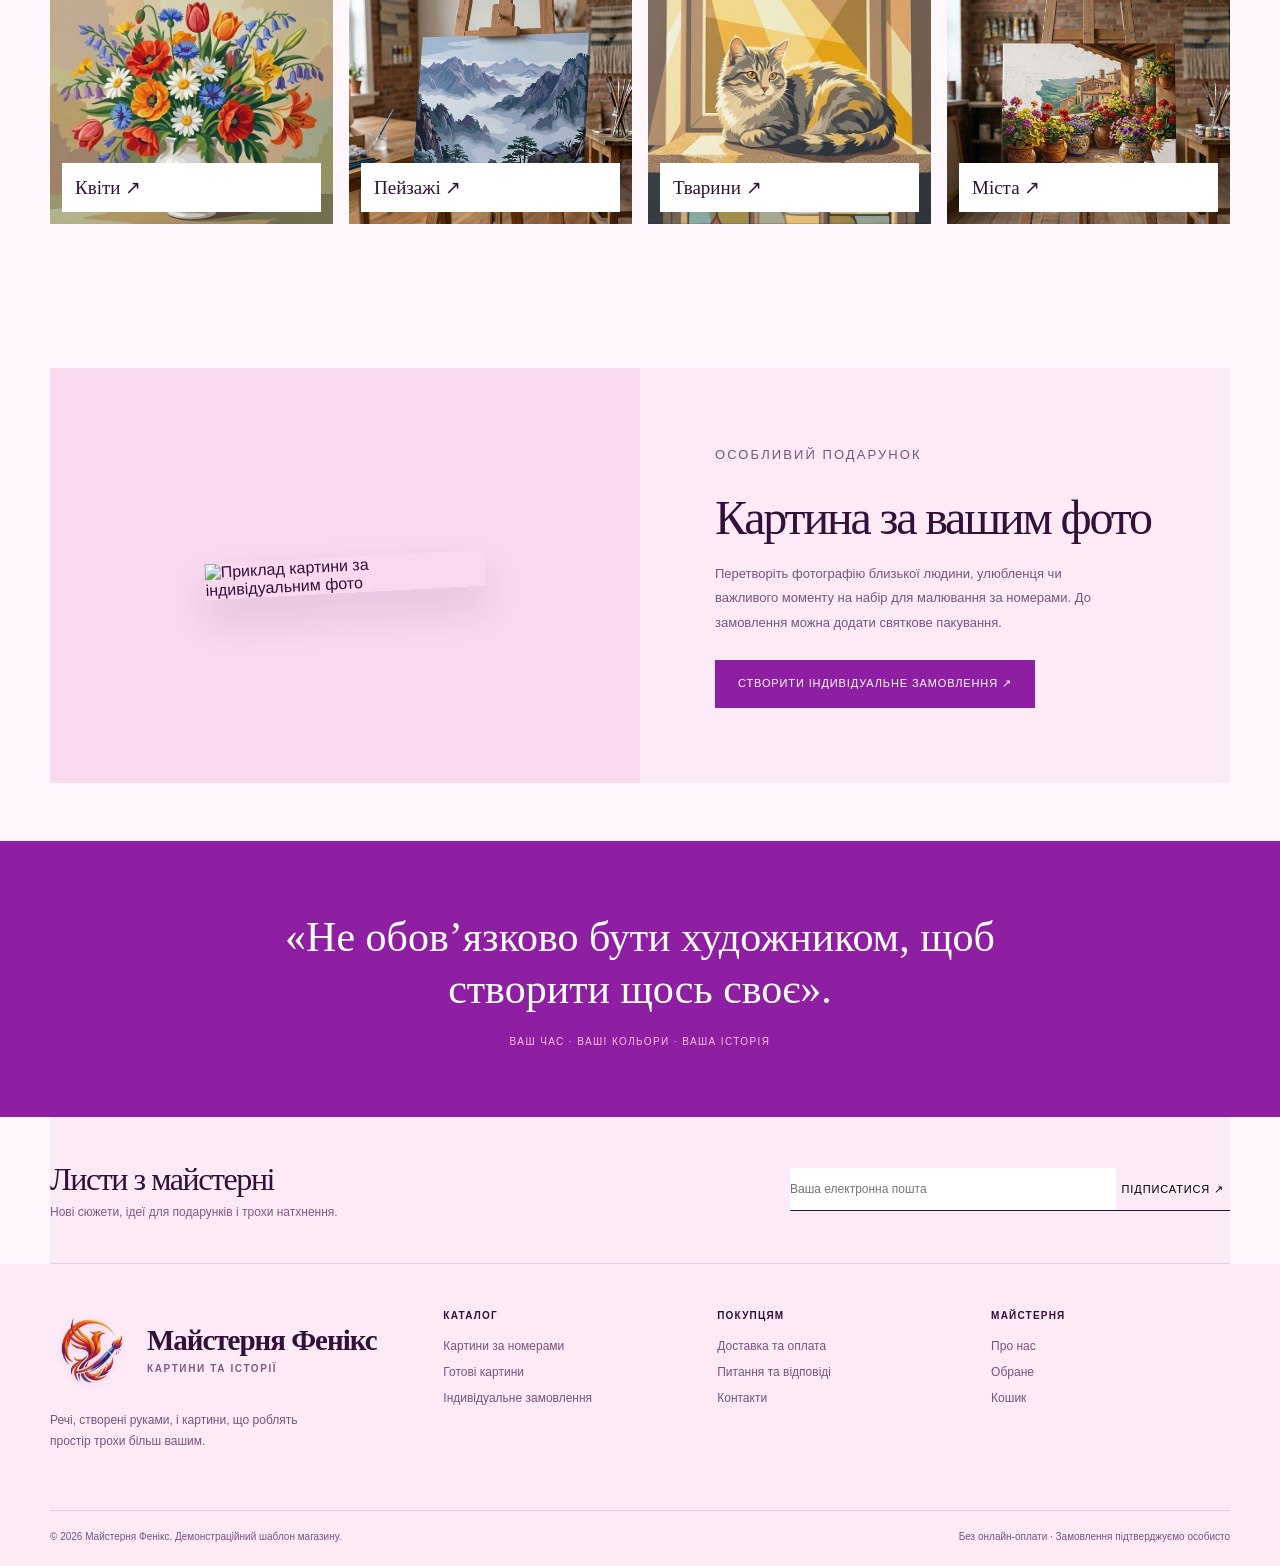
==== commit 2cd1b0d6: "simple" ====
--- a/index.html
+++ b/index.html
@@ -1,11 +1,11 @@
 <!doctype html><html lang="uk"><head><meta charset="utf-8"><meta name="viewport" content="width=device-width, initial-scale=1"><link rel="icon" href="favicon.ico?v=20261022-brand3" sizes="any"><link rel="shortcut icon" href="favicon.ico?v=20261022-brand3"><meta name="description" content="Картини за номерами та готові картини для затишного інтер’єру. Обирайте сюжет і замовляйте без онлайн-оплати."><title>Майстерня Фенікс — картини для вашого простору</title><link rel="stylesheet" href="assets/css/style.css?v=20261022-mobile1"></head><body data-order-email="YOUR_EMAIL@example.com">
 <div class="announcement">Мистецтво ближче, ніж здається · Доставка по Україні</div>
 <header class="site-header"><div class="container header-main"><a class="brand" href="index.html"><img class="brand__logo" src="assets/images/logo.png?v=20261022-brand3" alt="Логотип Майстерня Фенікс" width="46" height="46"><span class="brand__text">Майстерня Фенікс<small>картини та історії</small></span></a><nav class="site-nav"><a href="catalog.html">Каталог</a><a href="ready-art.html">Готові картини</a><a href="custom.html">На замовлення</a><a href="about.html">Про нас</a><a href="delivery.html">Доставка</a></nav><div class="header-actions"><a class="header-link" href="favorites.html" aria-label="Обране">♡ Обране</a><a class="header-link" href="cart.html">Кошик <span class="cart-count" hidden>0</span></a><div class="site-controls"><div class="language-switch" role="group" aria-label="Мова / Language"><button type="button" class="language-option" data-language="uk" aria-pressed="true">UA</button><button type="button" class="language-option" data-language="en" aria-pressed="false">EN</button></div><button class="theme-toggle" type="button" data-theme-toggle aria-label="Перемкнути тему" title="Перемкнути світлу або темну тему"><span class="theme-toggle__icon" aria-hidden="true">☾</span><span class="theme-toggle__label">Тема</span></button></div></div><button class="menu-toggle" aria-label="Відкрити меню" aria-expanded="false">☰</button></div></header>
-<main><section class="hero"><div class="container hero__grid"><div><p class="eyebrow">МАЛЮЙТЕ · ВІДЧУВАЙТЕ · ЗБЕРІГАЙТЕ</p><h1>Трохи мистецтва.<br><em>Більше вашого.</em></h1><p class="hero__copy">Картини за номерами, набори за вашими фотографіями та готові роботи для дому чи подарунка. Оберіть сюжет або створіть картину зі своєю історією.</p><div class="hero__links"><a class="button button--dark" href="catalog.html">Обрати картину <span>↗</span></a><a class="button button--outline" href="ready-art.html">Готові роботи</a></div></div><div class="hero__art"><div class="hero__painting"><img src="assets/images/poppy.jpeg" alt="Декоративна картина з маками"></div><div class="hero__note"><strong>Маки на світанку</strong><span>Картина за номерами · 40 × 50 см</span></div><div class="hero__stamp">ЗРОБЛЕНО<br>З УВАГОЮ<br>ДО ДЕТАЛЕЙ</div></div></div></section>
+<main><section class="hero"><div class="container hero__grid"><div><p class="eyebrow">МАЛЮЙТЕ · ВІДЧУВАЙТЕ · ЗБЕРІГАЙТЕ</p><h1>Трохи мистецтва.<br><em>Більше вашого.</em></h1><p class="hero__copy">Картини за номерами, набори за вашими фотографіями та готові роботи для дому чи подарунка. Оберіть сюжет або створіть картину зі своєю історією.</p><div class="hero__links"><a class="button button--dark" href="catalog.html">Обрати картину <span>↗</span></a><a class="button button--outline" href="ready-art.html">Готові роботи</a></div></div><div class="hero__art"><div class="hero__painting"><img src="assets/images/poppy-simple.jpeg" alt="Декоративна картина з маками"></div><div class="hero__note"><strong>Маки на світанку</strong><span>Картина за номерами · 40 × 50 см</span></div><div class="hero__stamp">ЗРОБЛЕНО<br>З УВАГОЮ<br>ДО ДЕТАЛЕЙ</div></div></div></section>
 <section class="benefits"><div class="container benefits__grid"><div class="benefit"><span class="benefit__icon">✳</span><div><strong>Творчість без досвіду</strong><p>Зрозумілий процес і готовий набір</p></div></div><div class="benefit"><span class="benefit__icon">⌂</span><div><strong>Для вашого інтер’єру</strong><p>Сюжети, які пасують вашому простору</p></div></div><div class="benefit"><span class="benefit__icon">♡</span><div><strong>Людське оформлення</strong><p>Замовлення підтверджуємо особисто</p></div></div></div></section>
 <section class="section"><div class="container"><div class="section-heading"><div><p class="eyebrow">ВИБІР МАЙСТЕРНІ</p><h2>Зараз обирають</h2></div><a class="text-link" href="catalog.html">Увесь каталог ↗</a></div><div class="product-grid" data-product-grid data-category="all"></div></div></section>
-<section class="section section--tight"><div class="container split-promo"><div class="split-promo__visual"><img src="assets/images/abstract.jpeg" alt="Готова абстрактна картина"></div><div class="split-promo__content"><p class="eyebrow">ГОТОВІ РОБОТИ</p><h2>Картина, яка вже знайшла свій настрій</h2><p>Не хочеться чекати, поки висохне останній мазок? Обирайте готові картини для дому, робочого кабінету або подарунка.</p><a class="button button--dark" href="ready-art.html">Переглянути роботи ↗</a></div></div></section>
-<section class="section"><div class="container"><div class="section-heading"><div><p class="eyebrow">ЗНАЙДІТЬ СВІЙ СЮЖЕТ</p><h2>Що вам ближче?</h2></div><p>Квіти, природа, міські вулички чи сміливі кольори — почніть із настрою.</p></div><div class="category-grid"><a class="category-tile" href="catalog.html?genre=Квіти"><img src="assets/images/flowers.jpeg" alt="Квіти"><span>Квіти ↗</span></a><a class="category-tile" href="catalog.html?genre=Пейзажі"><img src="assets/images/mountain.jpeg" alt="Пейзажі"><span>Пейзажі ↗</span></a><a class="category-tile" href="catalog.html?genre=Тварини"><img src="assets/images/cat.jpeg" alt="Тварини"><span>Тварини ↗</span></a><a class="category-tile" href="catalog.html?genre=Міста"><img src="assets/images/terrace.jpeg" alt="Міста"><span>Міста ↗</span></a></div></div></section>
+<section class="section section--tight"><div class="container split-promo"><div class="split-promo__visual"><img src="assets/images/abstract-simple.jpeg" alt="Готова абстрактна картина"></div><div class="split-promo__content"><p class="eyebrow">ГОТОВІ РОБОТИ</p><h2>Картина, яка вже знайшла свій настрій</h2><p>Не хочеться чекати, поки висохне останній мазок? Обирайте готові картини для дому, робочого кабінету або подарунка.</p><a class="button button--dark" href="ready-art.html">Переглянути роботи ↗</a></div></div></section>
+<section class="section"><div class="container"><div class="section-heading"><div><p class="eyebrow">ЗНАЙДІТЬ СВІЙ СЮЖЕТ</p><h2>Що вам ближче?</h2></div><p>Квіти, природа, міські вулички чи сміливі кольори — почніть із настрою.</p></div><div class="category-grid"><a class="category-tile" href="catalog.html?genre=Квіти"><img src="assets/images/flowers-simple.jpeg" alt="Квіти"><span>Квіти ↗</span></a><a class="category-tile" href="catalog.html?genre=Пейзажі"><img src="assets/images/mountain-simple.jpeg" alt="Пейзажі"><span>Пейзажі ↗</span></a><a class="category-tile" href="catalog.html?genre=Тварини"><img src="assets/images/cat-simple.jpeg" alt="Тварини"><span>Тварини ↗</span></a><a class="category-tile" href="catalog.html?genre=Міста"><img src="assets/images/terrace-simple.jpeg" alt="Міста"><span>Міста ↗</span></a></div></div></section>
 <section class="section section--tight"><div class="container split-promo"><div class="split-promo__visual"><img src="assets/images/cat.gpeg" alt="Приклад картини за індивідуальним фото"></div><div class="split-promo__content"><p class="eyebrow">ОСОБЛИВИЙ ПОДАРУНОК</p><h2>Картина за вашим фото</h2><p>Перетворіть фотографію близької людини, улюбленця чи важливого моменту на набір для малювання за номерами. До замовлення можна додати святкове пакування.</p><a class="button button--dark" href="custom.html">Створити індивідуальне замовлення ↗</a></div></div></section><section class="quote-section"><blockquote>«Не обов’язково бути художником, щоб створити щось своє».</blockquote><p>Ваш час · Ваші кольори · Ваша історія</p></section>
 <div class="container"><section class="newsletter"><div><h2>Листи з майстерні</h2><p>Нові сюжети, ідеї для подарунків і трохи натхнення.</p></div><form data-newsletter><input type="email" required placeholder="Ваша електронна пошта" aria-label="Електронна пошта"><button type="submit">Підписатися ↗</button></form></section></div></main>
 <footer class="site-footer"><div class="container"><div class="footer-grid"><div class="footer-brand"><a class="brand" href="index.html"><img class="brand__logo" src="assets/images/logo.png?v=20261022-brand3" alt="Логотип Майстерня Фенікс" width="46" height="46"><span class="brand__text">Майстерня Фенікс<small>картини та історії</small></span></a><p>Речі, створені руками, і картини, що роблять простір трохи більш вашим.</p></div><div class="footer-column"><h3>Каталог</h3><a href="catalog.html">Картини за номерами</a><a href="ready-art.html">Готові картини</a><a href="custom.html">Індивідуальне замовлення</a></div><div class="footer-column"><h3>Покупцям</h3><a href="delivery.html">Доставка та оплата</a><a href="faq.html">Питання та відповіді</a><a href="contacts.html">Контакти</a></div><div class="footer-column"><h3>Майстерня</h3><a href="about.html">Про нас</a><a href="favorites.html">Обране</a><a href="cart.html">Кошик</a></div></div><div class="footer-bottom"><span>© 2026 Майстерня Фенікс. Демонстраційний шаблон магазину.</span><span>Без онлайн-оплати · Замовлення підтверджуємо особисто</span></div></div></footer><script src="assets/js/products.js?v=20261022-brand3"></script><script src="assets/js/app.js?v=20261022-brand3"></script><script src="assets/js/preferences.js?v=20261022-brand3"></script></body></html>
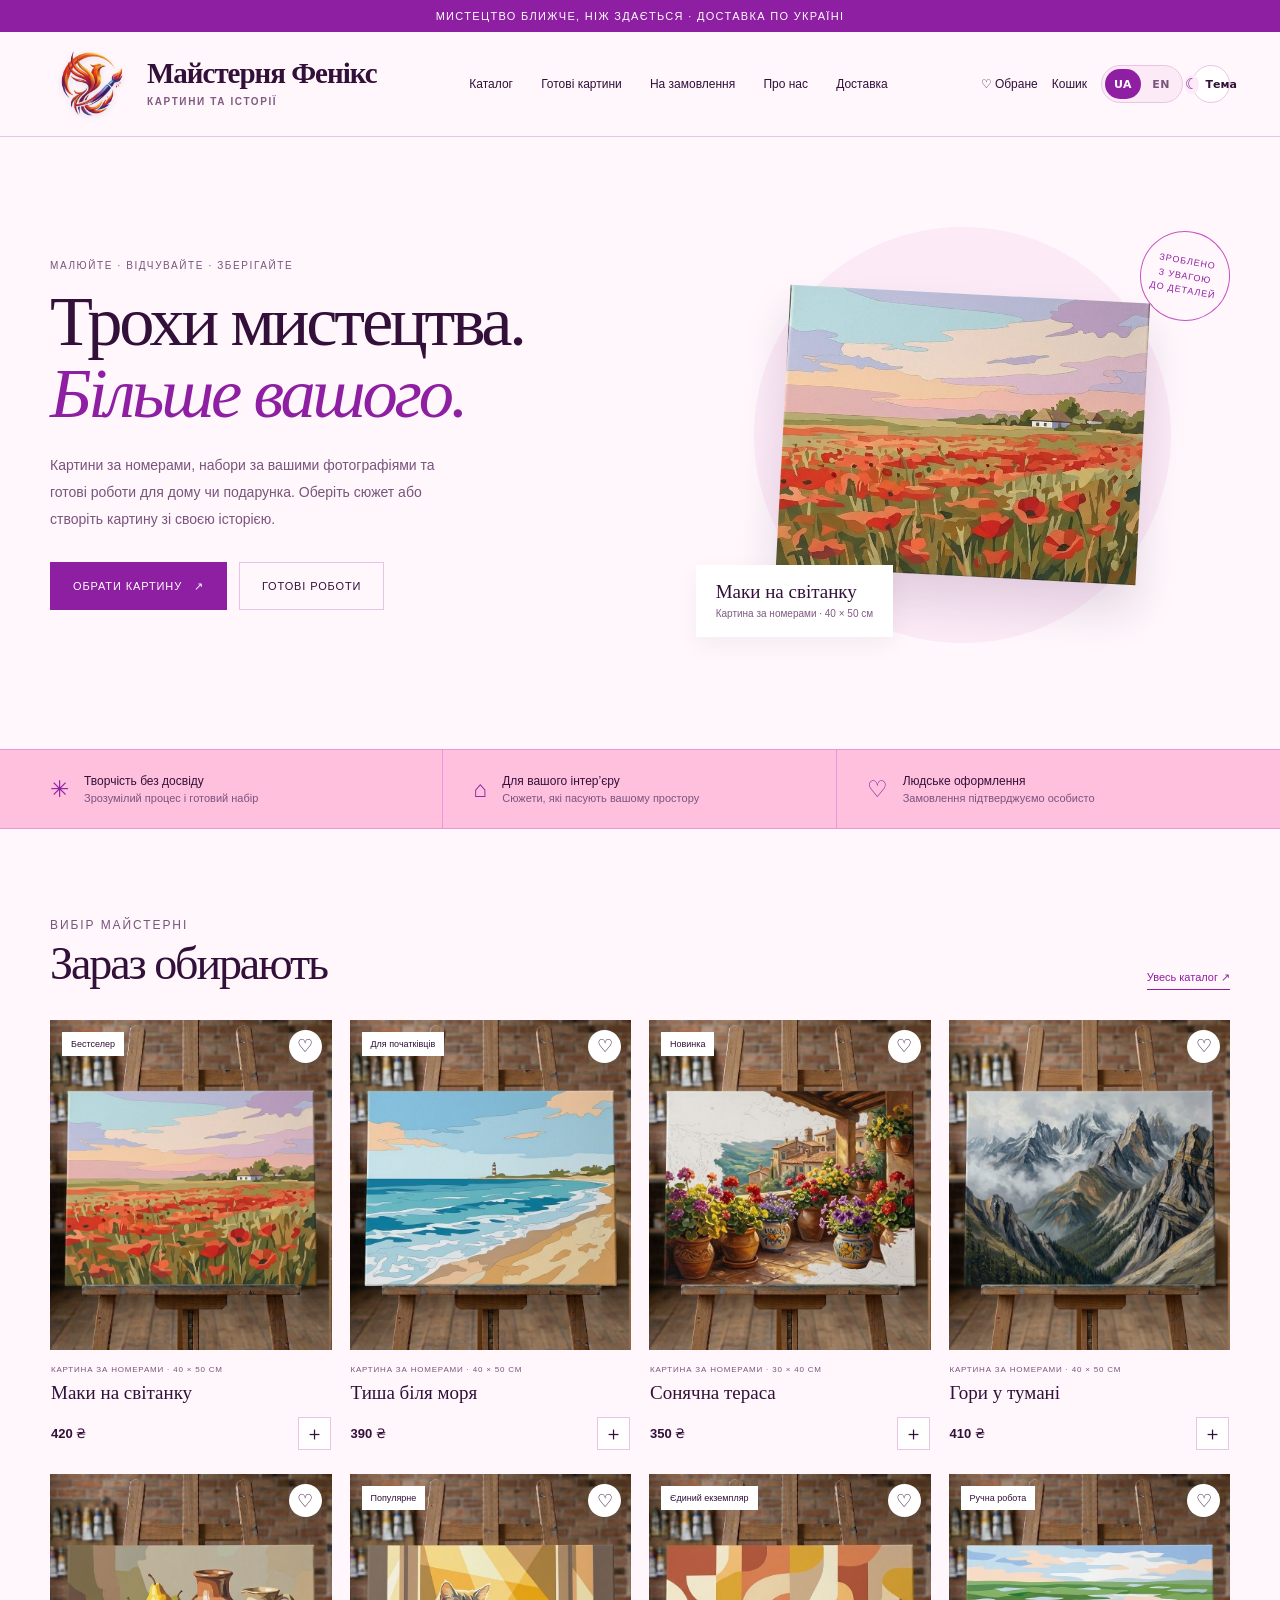
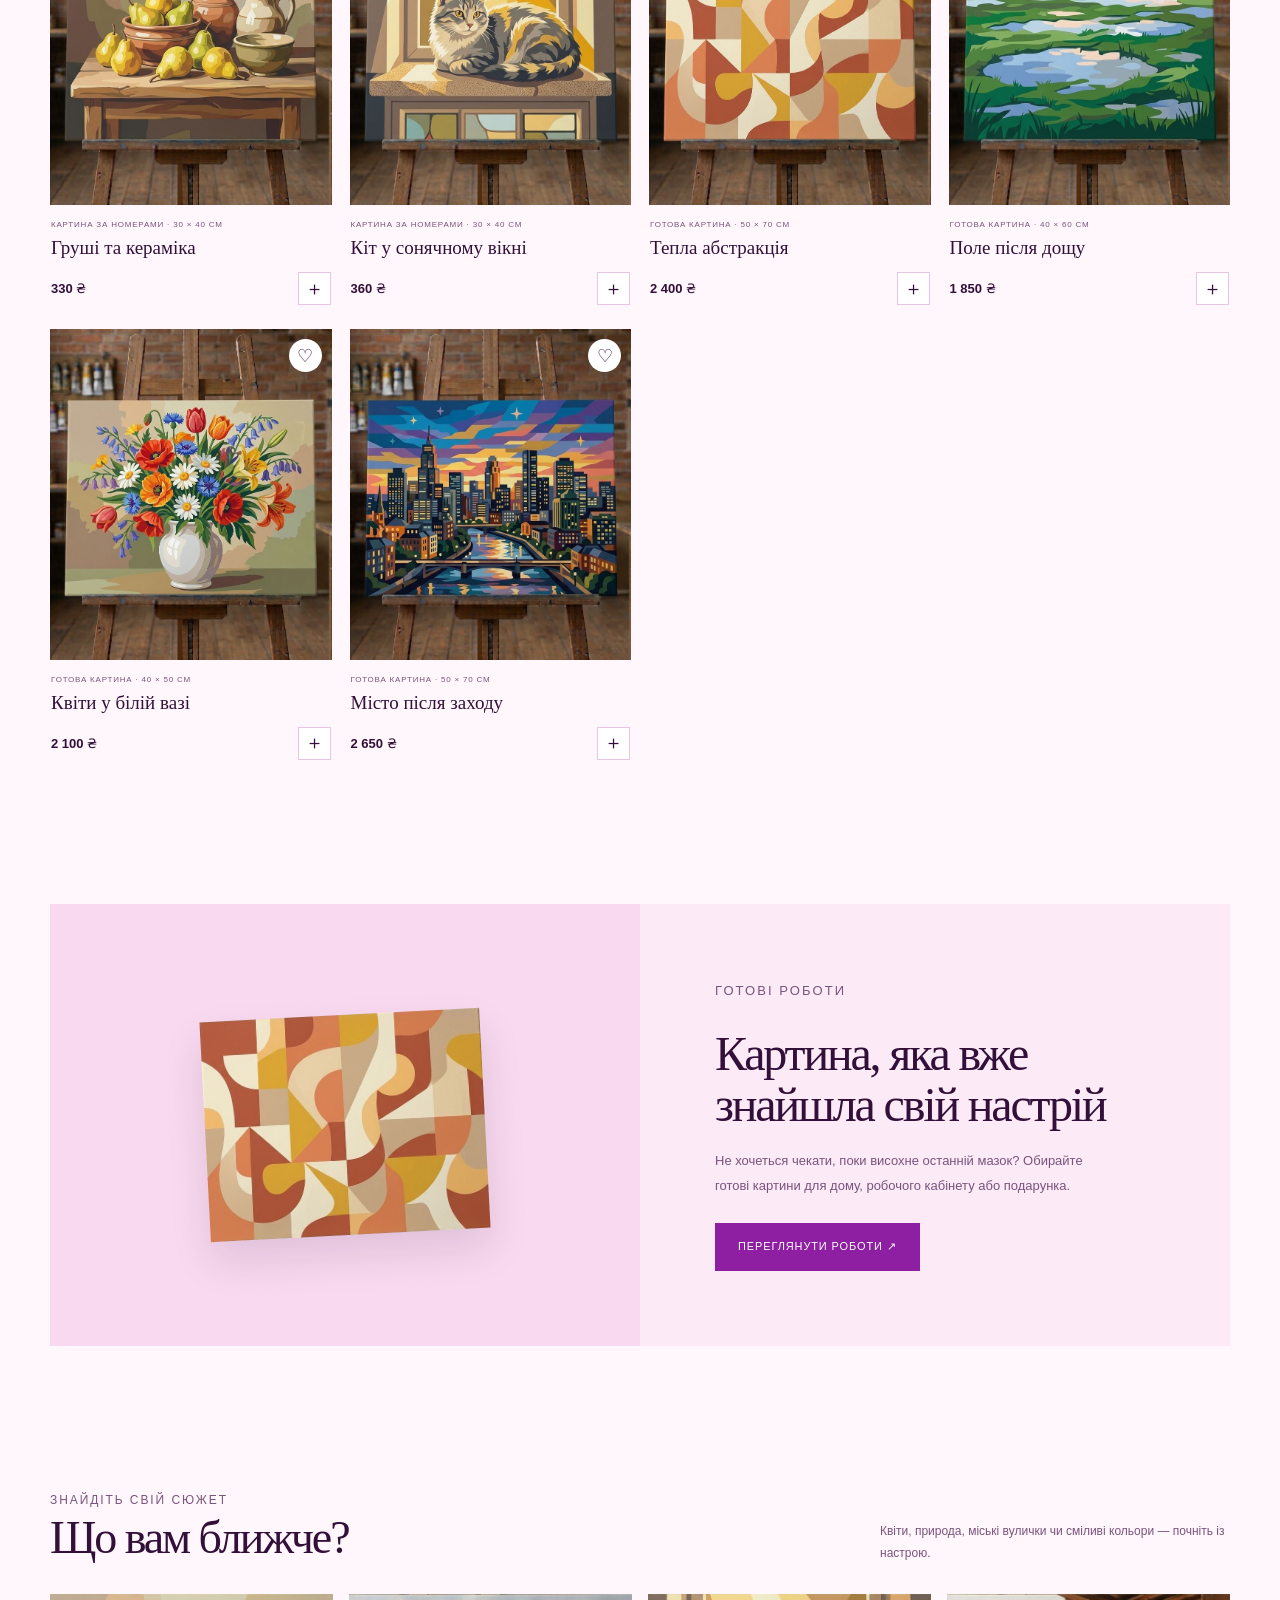
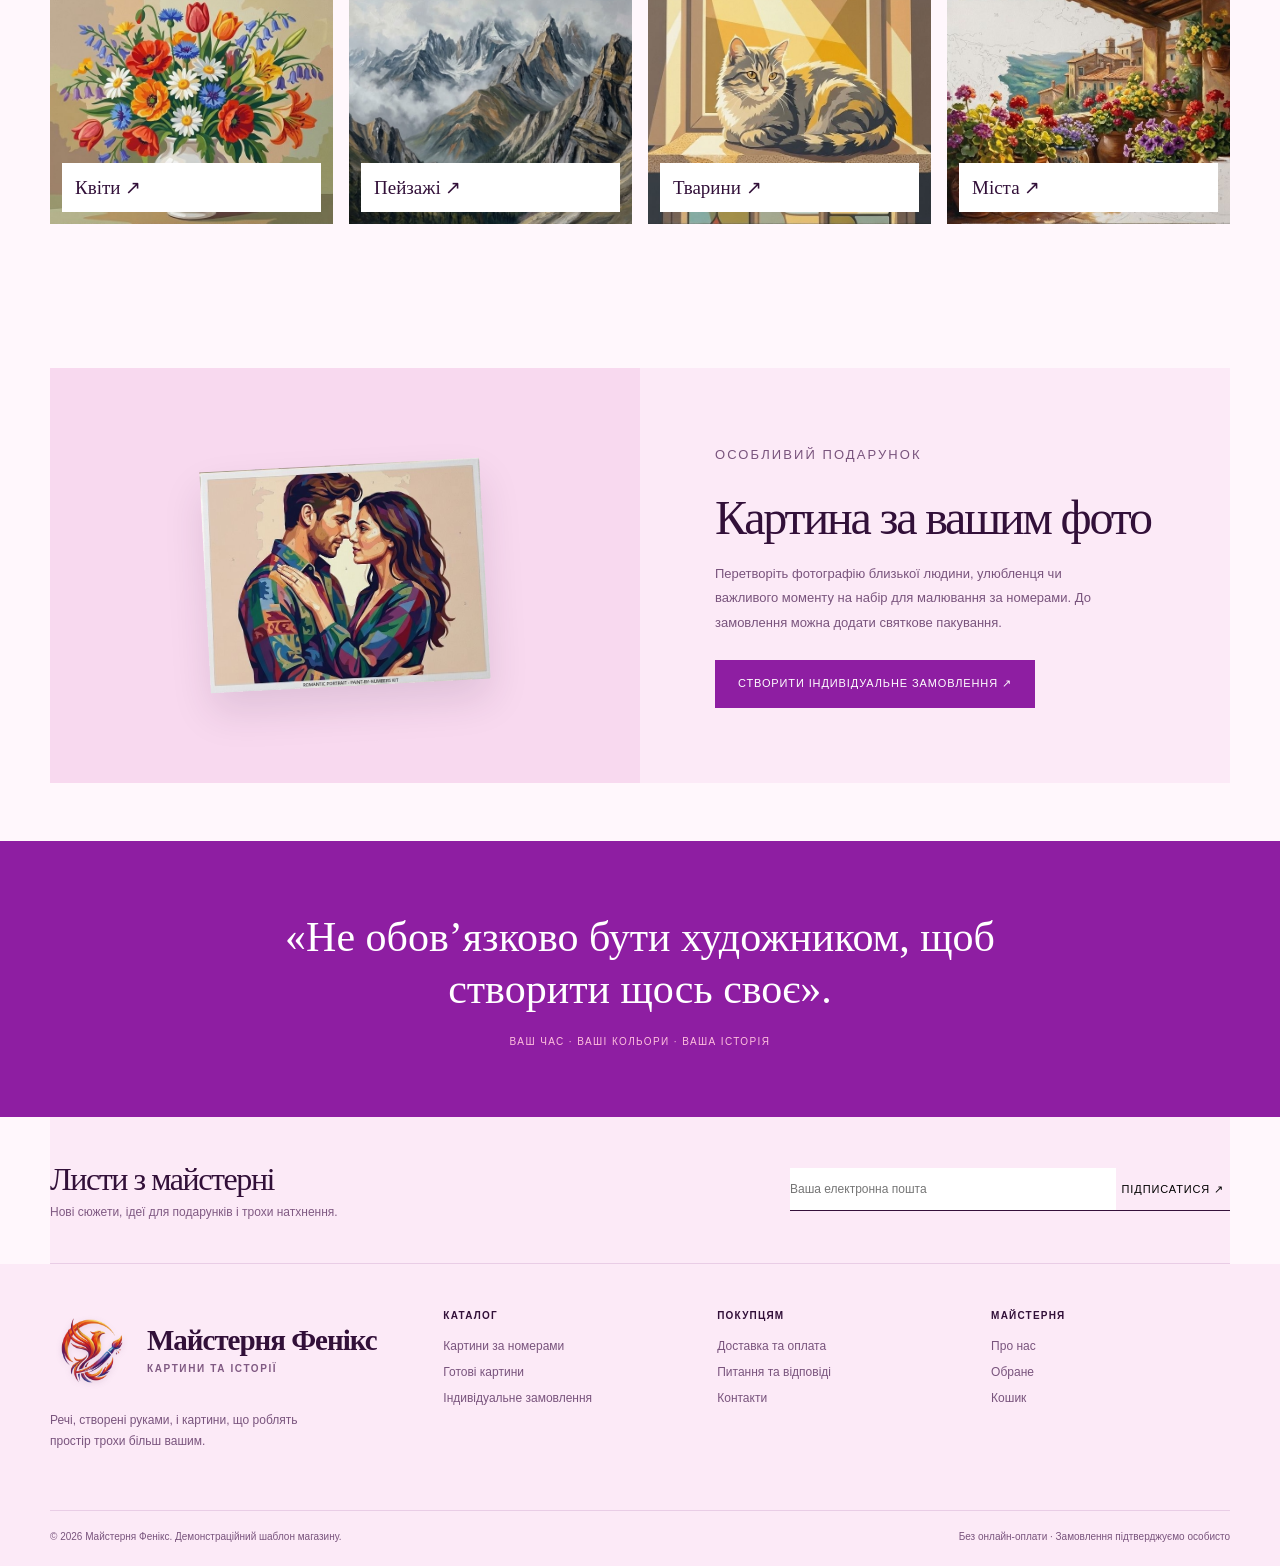
==== commit cc2cbba3: "photo" ====
--- a/index.html
+++ b/index.html
@@ -6,6 +6,6 @@
 <section class="section"><div class="container"><div class="section-heading"><div><p class="eyebrow">ВИБІР МАЙСТЕРНІ</p><h2>Зараз обирають</h2></div><a class="text-link" href="catalog.html">Увесь каталог ↗</a></div><div class="product-grid" data-product-grid data-category="all"></div></div></section>
 <section class="section section--tight"><div class="container split-promo"><div class="split-promo__visual"><img src="assets/images/abstract-simple.jpeg" alt="Готова абстрактна картина"></div><div class="split-promo__content"><p class="eyebrow">ГОТОВІ РОБОТИ</p><h2>Картина, яка вже знайшла свій настрій</h2><p>Не хочеться чекати, поки висохне останній мазок? Обирайте готові картини для дому, робочого кабінету або подарунка.</p><a class="button button--dark" href="ready-art.html">Переглянути роботи ↗</a></div></div></section>
 <section class="section"><div class="container"><div class="section-heading"><div><p class="eyebrow">ЗНАЙДІТЬ СВІЙ СЮЖЕТ</p><h2>Що вам ближче?</h2></div><p>Квіти, природа, міські вулички чи сміливі кольори — почніть із настрою.</p></div><div class="category-grid"><a class="category-tile" href="catalog.html?genre=Квіти"><img src="assets/images/flowers-simple.jpeg" alt="Квіти"><span>Квіти ↗</span></a><a class="category-tile" href="catalog.html?genre=Пейзажі"><img src="assets/images/mountain-simple.jpeg" alt="Пейзажі"><span>Пейзажі ↗</span></a><a class="category-tile" href="catalog.html?genre=Тварини"><img src="assets/images/cat-simple.jpeg" alt="Тварини"><span>Тварини ↗</span></a><a class="category-tile" href="catalog.html?genre=Міста"><img src="assets/images/terrace-simple.jpeg" alt="Міста"><span>Міста ↗</span></a></div></div></section>
-<section class="section section--tight"><div class="container split-promo"><div class="split-promo__visual"><img src="assets/images/cat.gpeg" alt="Приклад картини за індивідуальним фото"></div><div class="split-promo__content"><p class="eyebrow">ОСОБЛИВИЙ ПОДАРУНОК</p><h2>Картина за вашим фото</h2><p>Перетворіть фотографію близької людини, улюбленця чи важливого моменту на набір для малювання за номерами. До замовлення можна додати святкове пакування.</p><a class="button button--dark" href="custom.html">Створити індивідуальне замовлення ↗</a></div></div></section><section class="quote-section"><blockquote>«Не обов’язково бути художником, щоб створити щось своє».</blockquote><p>Ваш час · Ваші кольори · Ваша історія</p></section>
+<section class="section section--tight"><div class="container split-promo"><div class="split-promo__visual"><img src="assets/images/order-simple.jpeg" alt="Приклад картини за індивідуальним фото"></div><div class="split-promo__content"><p class="eyebrow">ОСОБЛИВИЙ ПОДАРУНОК</p><h2>Картина за вашим фото</h2><p>Перетворіть фотографію близької людини, улюбленця чи важливого моменту на набір для малювання за номерами. До замовлення можна додати святкове пакування.</p><a class="button button--dark" href="custom.html">Створити індивідуальне замовлення ↗</a></div></div></section><section class="quote-section"><blockquote>«Не обов’язково бути художником, щоб створити щось своє».</blockquote><p>Ваш час · Ваші кольори · Ваша історія</p></section>
 <div class="container"><section class="newsletter"><div><h2>Листи з майстерні</h2><p>Нові сюжети, ідеї для подарунків і трохи натхнення.</p></div><form data-newsletter><input type="email" required placeholder="Ваша електронна пошта" aria-label="Електронна пошта"><button type="submit">Підписатися ↗</button></form></section></div></main>
 <footer class="site-footer"><div class="container"><div class="footer-grid"><div class="footer-brand"><a class="brand" href="index.html"><img class="brand__logo" src="assets/images/logo.png?v=20261022-brand3" alt="Логотип Майстерня Фенікс" width="46" height="46"><span class="brand__text">Майстерня Фенікс<small>картини та історії</small></span></a><p>Речі, створені руками, і картини, що роблять простір трохи більш вашим.</p></div><div class="footer-column"><h3>Каталог</h3><a href="catalog.html">Картини за номерами</a><a href="ready-art.html">Готові картини</a><a href="custom.html">Індивідуальне замовлення</a></div><div class="footer-column"><h3>Покупцям</h3><a href="delivery.html">Доставка та оплата</a><a href="faq.html">Питання та відповіді</a><a href="contacts.html">Контакти</a></div><div class="footer-column"><h3>Майстерня</h3><a href="about.html">Про нас</a><a href="favorites.html">Обране</a><a href="cart.html">Кошик</a></div></div><div class="footer-bottom"><span>© 2026 Майстерня Фенікс. Демонстраційний шаблон магазину.</span><span>Без онлайн-оплати · Замовлення підтверджуємо особисто</span></div></div></footer><script src="assets/js/products.js?v=20261022-brand3"></script><script src="assets/js/app.js?v=20261022-brand3"></script><script src="assets/js/preferences.js?v=20261022-brand3"></script></body></html>
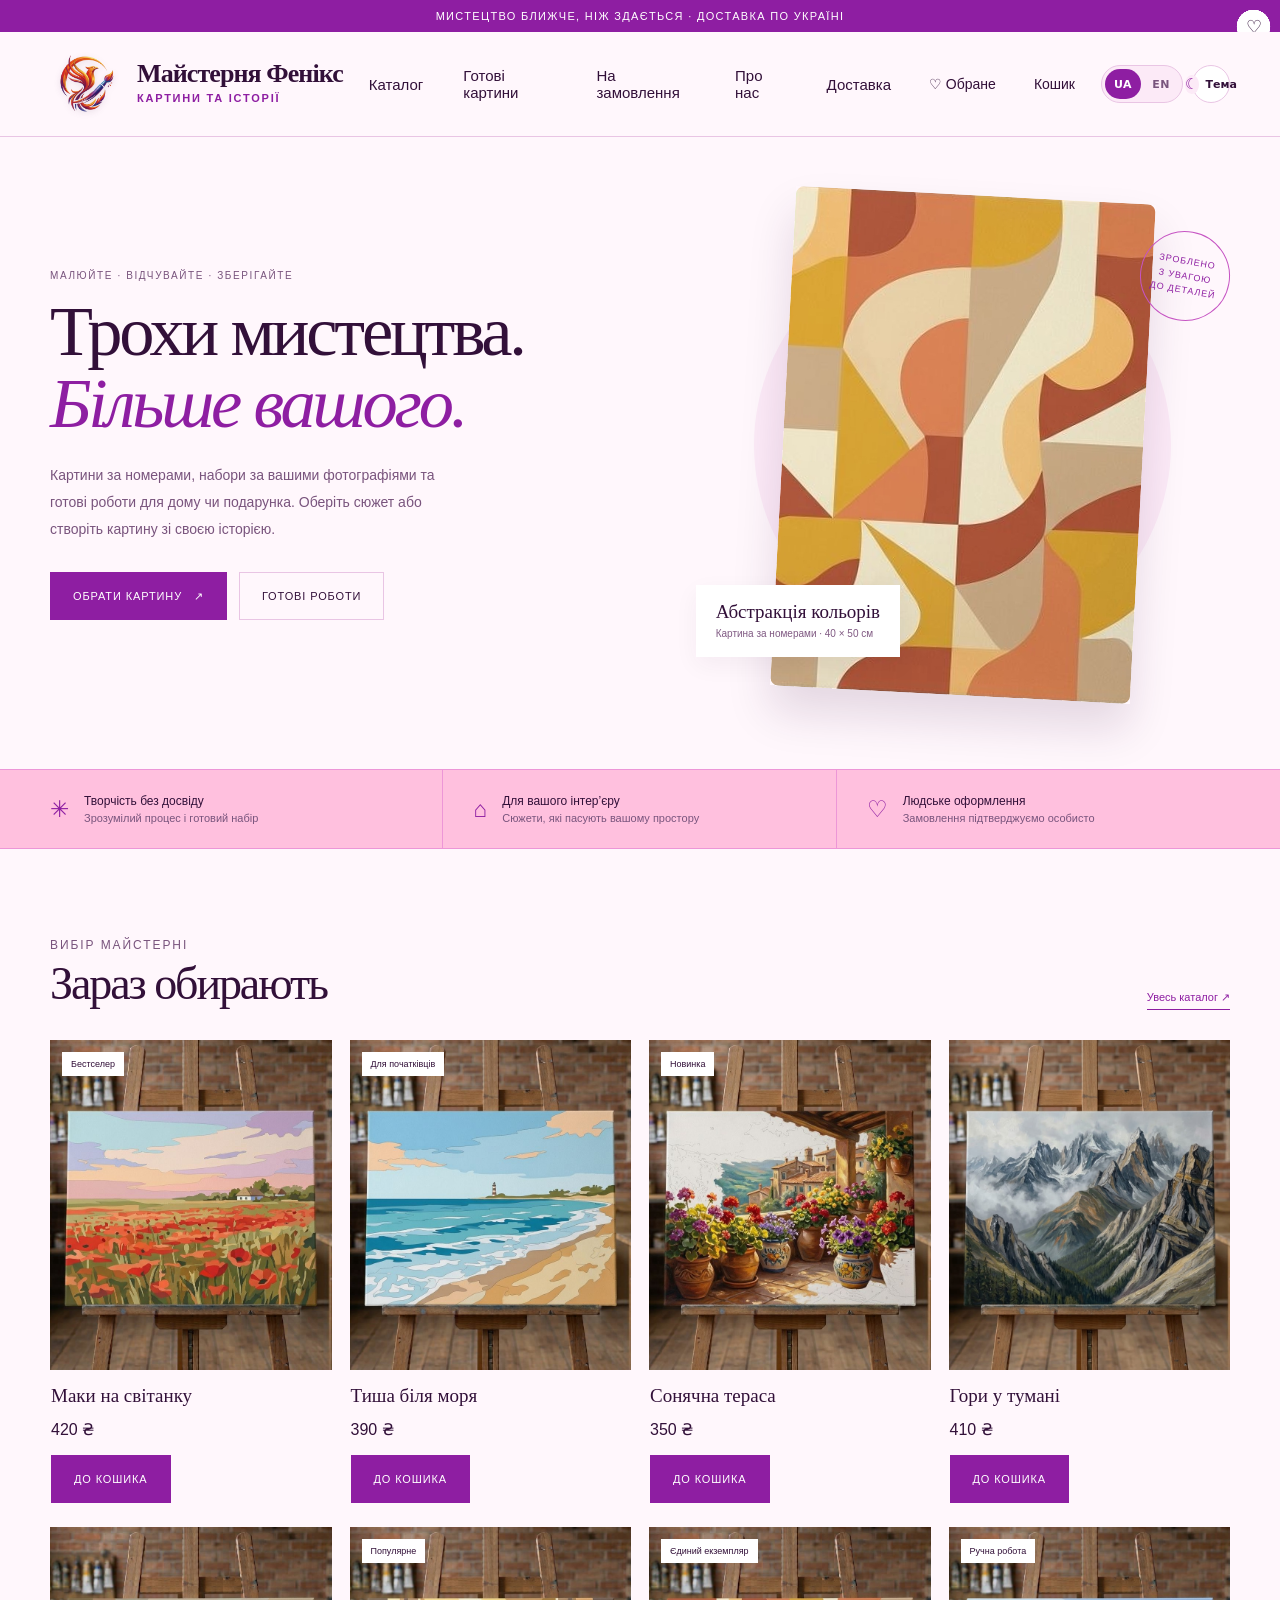
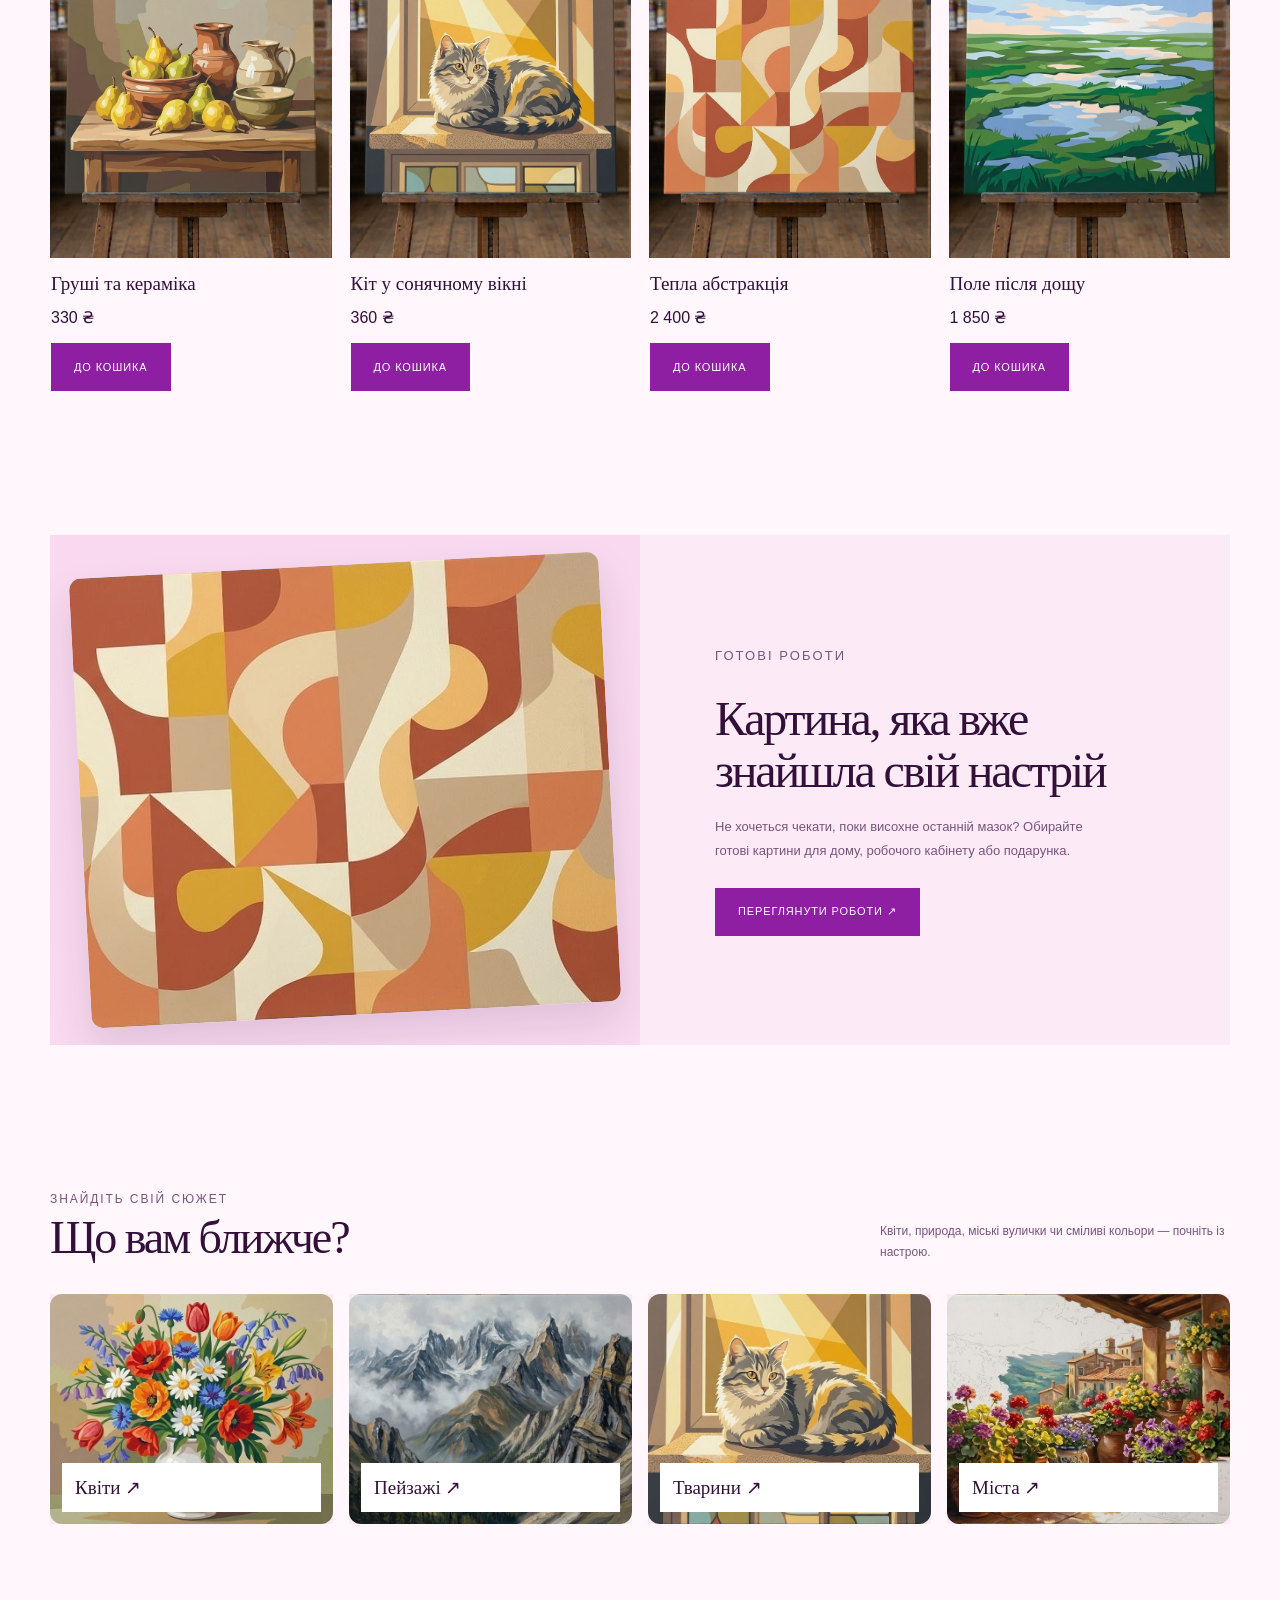
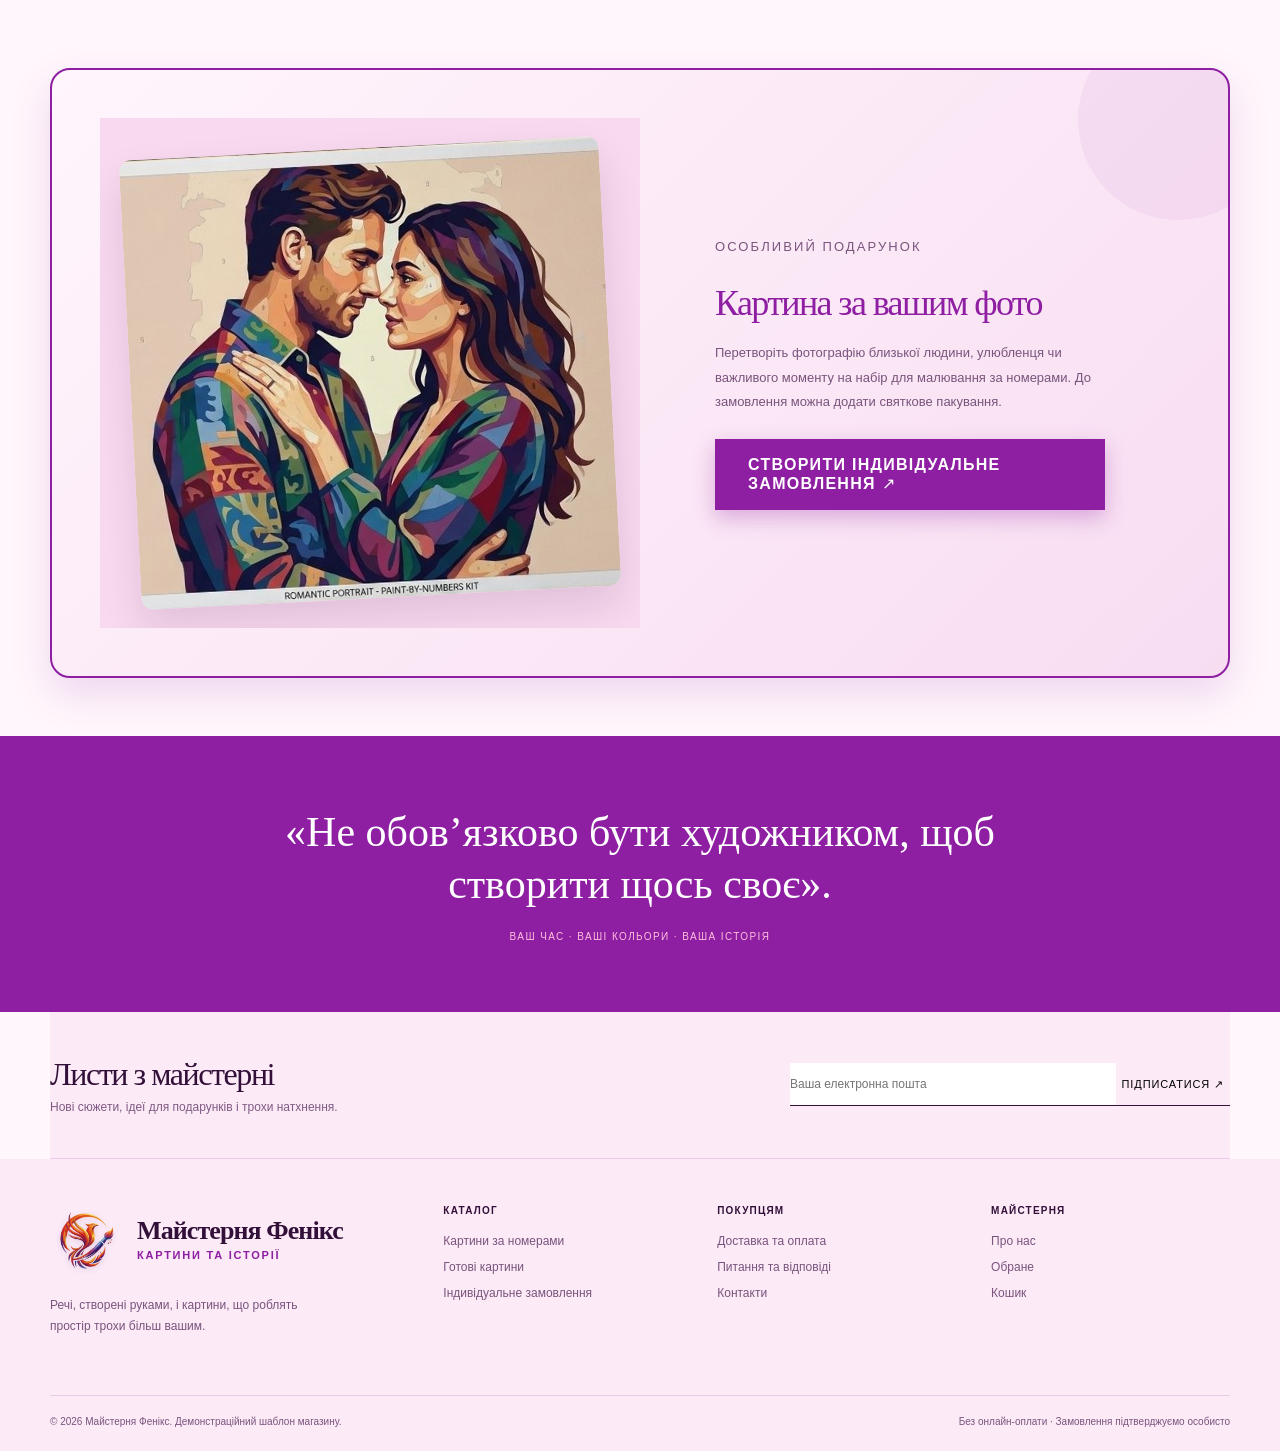
==== commit fea5f241: "qwen" ====
--- a/index.html
+++ b/index.html
@@ -1,11 +1,212 @@
-<!doctype html><html lang="uk"><head><meta charset="utf-8"><meta name="viewport" content="width=device-width, initial-scale=1"><link rel="icon" href="favicon.ico?v=20261022-brand3" sizes="any"><link rel="shortcut icon" href="favicon.ico?v=20261022-brand3"><meta name="description" content="Картини за номерами та готові картини для затишного інтер’єру. Обирайте сюжет і замовляйте без онлайн-оплати."><title>Майстерня Фенікс — картини для вашого простору</title><link rel="stylesheet" href="assets/css/style.css?v=20261022-mobile1"></head><body data-order-email="YOUR_EMAIL@example.com">
-<div class="announcement">Мистецтво ближче, ніж здається · Доставка по Україні</div>
-<header class="site-header"><div class="container header-main"><a class="brand" href="index.html"><img class="brand__logo" src="assets/images/logo.png?v=20261022-brand3" alt="Логотип Майстерня Фенікс" width="46" height="46"><span class="brand__text">Майстерня Фенікс<small>картини та історії</small></span></a><nav class="site-nav"><a href="catalog.html">Каталог</a><a href="ready-art.html">Готові картини</a><a href="custom.html">На замовлення</a><a href="about.html">Про нас</a><a href="delivery.html">Доставка</a></nav><div class="header-actions"><a class="header-link" href="favorites.html" aria-label="Обране">♡ Обране</a><a class="header-link" href="cart.html">Кошик <span class="cart-count" hidden>0</span></a><div class="site-controls"><div class="language-switch" role="group" aria-label="Мова / Language"><button type="button" class="language-option" data-language="uk" aria-pressed="true">UA</button><button type="button" class="language-option" data-language="en" aria-pressed="false">EN</button></div><button class="theme-toggle" type="button" data-theme-toggle aria-label="Перемкнути тему" title="Перемкнути світлу або темну тему"><span class="theme-toggle__icon" aria-hidden="true">☾</span><span class="theme-toggle__label">Тема</span></button></div></div><button class="menu-toggle" aria-label="Відкрити меню" aria-expanded="false">☰</button></div></header>
-<main><section class="hero"><div class="container hero__grid"><div><p class="eyebrow">МАЛЮЙТЕ · ВІДЧУВАЙТЕ · ЗБЕРІГАЙТЕ</p><h1>Трохи мистецтва.<br><em>Більше вашого.</em></h1><p class="hero__copy">Картини за номерами, набори за вашими фотографіями та готові роботи для дому чи подарунка. Оберіть сюжет або створіть картину зі своєю історією.</p><div class="hero__links"><a class="button button--dark" href="catalog.html">Обрати картину <span>↗</span></a><a class="button button--outline" href="ready-art.html">Готові роботи</a></div></div><div class="hero__art"><div class="hero__painting"><img src="assets/images/poppy-simple.jpeg" alt="Декоративна картина з маками"></div><div class="hero__note"><strong>Маки на світанку</strong><span>Картина за номерами · 40 × 50 см</span></div><div class="hero__stamp">ЗРОБЛЕНО<br>З УВАГОЮ<br>ДО ДЕТАЛЕЙ</div></div></div></section>
-<section class="benefits"><div class="container benefits__grid"><div class="benefit"><span class="benefit__icon">✳</span><div><strong>Творчість без досвіду</strong><p>Зрозумілий процес і готовий набір</p></div></div><div class="benefit"><span class="benefit__icon">⌂</span><div><strong>Для вашого інтер’єру</strong><p>Сюжети, які пасують вашому простору</p></div></div><div class="benefit"><span class="benefit__icon">♡</span><div><strong>Людське оформлення</strong><p>Замовлення підтверджуємо особисто</p></div></div></div></section>
-<section class="section"><div class="container"><div class="section-heading"><div><p class="eyebrow">ВИБІР МАЙСТЕРНІ</p><h2>Зараз обирають</h2></div><a class="text-link" href="catalog.html">Увесь каталог ↗</a></div><div class="product-grid" data-product-grid data-category="all"></div></div></section>
-<section class="section section--tight"><div class="container split-promo"><div class="split-promo__visual"><img src="assets/images/abstract-simple.jpeg" alt="Готова абстрактна картина"></div><div class="split-promo__content"><p class="eyebrow">ГОТОВІ РОБОТИ</p><h2>Картина, яка вже знайшла свій настрій</h2><p>Не хочеться чекати, поки висохне останній мазок? Обирайте готові картини для дому, робочого кабінету або подарунка.</p><a class="button button--dark" href="ready-art.html">Переглянути роботи ↗</a></div></div></section>
-<section class="section"><div class="container"><div class="section-heading"><div><p class="eyebrow">ЗНАЙДІТЬ СВІЙ СЮЖЕТ</p><h2>Що вам ближче?</h2></div><p>Квіти, природа, міські вулички чи сміливі кольори — почніть із настрою.</p></div><div class="category-grid"><a class="category-tile" href="catalog.html?genre=Квіти"><img src="assets/images/flowers-simple.jpeg" alt="Квіти"><span>Квіти ↗</span></a><a class="category-tile" href="catalog.html?genre=Пейзажі"><img src="assets/images/mountain-simple.jpeg" alt="Пейзажі"><span>Пейзажі ↗</span></a><a class="category-tile" href="catalog.html?genre=Тварини"><img src="assets/images/cat-simple.jpeg" alt="Тварини"><span>Тварини ↗</span></a><a class="category-tile" href="catalog.html?genre=Міста"><img src="assets/images/terrace-simple.jpeg" alt="Міста"><span>Міста ↗</span></a></div></div></section>
-<section class="section section--tight"><div class="container split-promo"><div class="split-promo__visual"><img src="assets/images/order-simple.jpeg" alt="Приклад картини за індивідуальним фото"></div><div class="split-promo__content"><p class="eyebrow">ОСОБЛИВИЙ ПОДАРУНОК</p><h2>Картина за вашим фото</h2><p>Перетворіть фотографію близької людини, улюбленця чи важливого моменту на набір для малювання за номерами. До замовлення можна додати святкове пакування.</p><a class="button button--dark" href="custom.html">Створити індивідуальне замовлення ↗</a></div></div></section><section class="quote-section"><blockquote>«Не обов’язково бути художником, щоб створити щось своє».</blockquote><p>Ваш час · Ваші кольори · Ваша історія</p></section>
-<div class="container"><section class="newsletter"><div><h2>Листи з майстерні</h2><p>Нові сюжети, ідеї для подарунків і трохи натхнення.</p></div><form data-newsletter><input type="email" required placeholder="Ваша електронна пошта" aria-label="Електронна пошта"><button type="submit">Підписатися ↗</button></form></section></div></main>
-<footer class="site-footer"><div class="container"><div class="footer-grid"><div class="footer-brand"><a class="brand" href="index.html"><img class="brand__logo" src="assets/images/logo.png?v=20261022-brand3" alt="Логотип Майстерня Фенікс" width="46" height="46"><span class="brand__text">Майстерня Фенікс<small>картини та історії</small></span></a><p>Речі, створені руками, і картини, що роблять простір трохи більш вашим.</p></div><div class="footer-column"><h3>Каталог</h3><a href="catalog.html">Картини за номерами</a><a href="ready-art.html">Готові картини</a><a href="custom.html">Індивідуальне замовлення</a></div><div class="footer-column"><h3>Покупцям</h3><a href="delivery.html">Доставка та оплата</a><a href="faq.html">Питання та відповіді</a><a href="contacts.html">Контакти</a></div><div class="footer-column"><h3>Майстерня</h3><a href="about.html">Про нас</a><a href="favorites.html">Обране</a><a href="cart.html">Кошик</a></div></div><div class="footer-bottom"><span>© 2026 Майстерня Фенікс. Демонстраційний шаблон магазину.</span><span>Без онлайн-оплати · Замовлення підтверджуємо особисто</span></div></div></footer><script src="assets/js/products.js?v=20261022-brand3"></script><script src="assets/js/app.js?v=20261022-brand3"></script><script src="assets/js/preferences.js?v=20261022-brand3"></script></body></html>
+<!doctype html>
+<html lang="uk">
+<head>
+  <meta charset="utf-8">
+  <meta name="viewport" content="width=device-width, initial-scale=1">
+  <link rel="icon" href="favicon.ico?v=20261022-brand3" sizes="any">
+  <link rel="shortcut icon" href="favicon.ico?v=20261022-brand3">
+  <meta name="description" content="Картини за номерами та готові картини для затишного інтер’єру. Обирайте сюжет і замовляйте без онлайн-оплати.">
+  <title>Майстерня Фенікс — картини для вашого простору</title>
+  <link rel="stylesheet" href="assets/css/style.css?v=20261022-mobile1">
+</head>
+<body data-order-email="YOUR_EMAIL@example.com">
+  <div class="announcement">Мистецтво ближче, ніж здається · Доставка по Україні</div>
+  
+  <header class="site-header">
+    <div class="container header-main">
+      <a class="brand" href="index.html">
+        <img class="brand__logo" src="assets/images/logo.png?v=20261022-brand3" alt="Логотип Майстерня Фенікс" width="72" height="72">
+        <span class="brand__text">Майстерня Фенікс<small>картини та історії</small></span>
+      </a>
+      <nav class="site-nav">
+        <a href="catalog.html">Каталог</a>
+        <a href="ready-art.html">Готові картини</a>
+        <a href="custom.html">На замовлення</a>
+        <a href="about.html">Про нас</a>
+        <a href="delivery.html">Доставка</a>
+      </nav>
+      <div class="header-actions">
+        <a class="header-link" href="favorites.html" aria-label="Обране">♡ Обране</a>
+        <a class="header-link" href="cart.html">Кошик <span class="cart-count" hidden>0</span></a>
+        <div class="site-controls">
+          <div class="language-switch" role="group" aria-label="Мова / Language">
+            <button type="button" class="language-option" data-language="uk" aria-pressed="true">UA</button>
+            <button type="button" class="language-option" data-language="en" aria-pressed="false">EN</button>
+          </div>
+          <button class="theme-toggle" type="button" data-theme-toggle aria-label="Перемкнути тему" title="Перемкнути світлу або темну тему">
+            <span class="theme-toggle__icon" aria-hidden="true">☾</span>
+            <span class="theme-toggle__label">Тема</span>
+          </button>
+        </div>
+      </div>
+      <button class="menu-toggle" aria-label="Відкрити меню" aria-expanded="false">☰</button>
+    </div>
+  </header>
+
+  <main>
+    <section class="hero">
+      <div class="container hero__grid">
+        <div>
+          <p class="eyebrow">МАЛЮЙТЕ · ВІДЧУВАЙТЕ · ЗБЕРІГАЙТЕ</p>
+          <h1>Трохи мистецтва.<br><em>Більше вашого.</em></h1>
+          <p class="hero__copy">Картини за номерами, набори за вашими фотографіями та готові роботи для дому чи подарунка. Оберіть сюжет або створіть картину зі своєю історією.</p>
+          <div class="hero__links">
+            <a class="button button--dark" href="catalog.html">Обрати картину <span>↗</span></a>
+            <a class="button button--outline" href="ready-art.html">Готові роботи</a>
+          </div>
+        </div>
+        <div class="hero__art">
+          <div class="hero__painting">
+            <img id="hero-banner-image" src="assets/images/poppy-simple.jpeg" alt="Декоративна картина" width="400" height="500" decoding="async">
+          </div>
+          <div class="hero__note">
+            <strong id="hero-banner-title">Маки на світанку</strong>
+            <span id="hero-banner-desc">Картина за номерами · 40 × 50 см</span>
+          </div>
+          <div class="hero__stamp">ЗРОБЛЕНО<br>З УВАГОЮ<br>ДО ДЕТАЛЕЙ</div>
+        </div>
+      </div>
+    </section>
+
+    <section class="benefits">
+      <div class="container benefits__grid">
+        <div class="benefit">
+          <span class="benefit__icon">✳</span>
+          <div><strong>Творчість без досвіду</strong><p>Зрозумілий процес і готовий набір</p></div>
+        </div>
+        <div class="benefit">
+          <span class="benefit__icon">⌂</span>
+          <div><strong>Для вашого інтер’єру</strong><p>Сюжети, які пасують вашому простору</p></div>
+        </div>
+        <div class="benefit">
+          <span class="benefit__icon">♡</span>
+          <div><strong>Людське оформлення</strong><p>Замовлення підтверджуємо особисто</p></div>
+        </div>
+      </div>
+    </section>
+
+    <section class="section">
+      <div class="container">
+        <div class="section-heading">
+          <div><p class="eyebrow">ВИБІР МАЙСТЕРНІ</p><h2>Зараз обирають</h2></div>
+          <a class="text-link" href="catalog.html">Увесь каталог ↗</a>
+        </div>
+        <div class="product-grid" data-product-grid data-category="all"></div>
+      </div>
+    </section>
+
+    <section class="section section--tight">
+      <div class="container split-promo">
+        <div class="split-promo__visual">
+          <img src="assets/images/abstract-simple.jpeg" alt="Готова абстрактна картина" loading="lazy" decoding="async" width="600" height="450">
+        </div>
+        <div class="split-promo__content">
+          <p class="eyebrow">ГОТОВІ РОБОТИ</p>
+          <h2>Картина, яка вже знайшла свій настрій</h2>
+          <p>Не хочеться чекати, поки висохне останній мазок? Обирайте готові картини для дому, робочого кабінету або подарунка.</p>
+          <a class="button button--dark" href="ready-art.html">Переглянути роботи ↗</a>
+        </div>
+      </div>
+    </section>
+
+    <section class="section">
+      <div class="container">
+        <div class="section-heading">
+          <div><p class="eyebrow">ЗНАЙДІТЬ СВІЙ СЮЖЕТ</p><h2>Що вам ближче?</h2></div>
+          <p>Квіти, природа, міські вулички чи сміливі кольори — почніть із настрою.</p>
+        </div>
+        <div class="category-grid">
+          <a class="category-tile" href="catalog.html?genre=Квіти">
+            <img src="assets/images/flowers-simple.jpeg" alt="Квіти" loading="lazy" decoding="async" width="400" height="225">
+            <span>Квіти ↗</span>
+          </a>
+          <a class="category-tile" href="catalog.html?genre=Пейзажі">
+            <img src="assets/images/mountain-simple.jpeg" alt="Пейзажі" loading="lazy" decoding="async" width="400" height="225">
+            <span>Пейзажі ↗</span>
+          </a>
+          <a class="category-tile" href="catalog.html?genre=Тварини">
+            <img src="assets/images/cat-simple.jpeg" alt="Тварини" loading="lazy" decoding="async" width="400" height="225">
+            <span>Тварини ↗</span>
+          </a>
+          <a class="category-tile" href="catalog.html?genre=Міста">
+            <img src="assets/images/terrace-simple.jpeg" alt="Міста" loading="lazy" decoding="async" width="400" height="225">
+            <span>Міста ↗</span>
+          </a>
+        </div>
+      </div>
+    </section>
+
+    <section class="section section--tight">
+      <div class="container split-promo split-promo--custom">
+        <div class="split-promo__visual">
+          <img src="assets/images/order-simple.jpeg" alt="Приклад картини за індивідуальним фото" loading="lazy" decoding="async" width="600" height="450">
+        </div>
+        <div class="split-promo__content">
+          <p class="eyebrow">ОСОБЛИВИЙ ПОДАРУНОК</p>
+          <h2>Картина за вашим фото</h2>
+          <p>Перетворіть фотографію близької людини, улюбленця чи важливого моменту на набір для малювання за номерами. До замовлення можна додати святкове пакування.</p>
+          <a class="button button--dark" href="custom.html">Створити індивідуальне замовлення ↗</a>
+        </div>
+      </div>
+    </section>
+
+    <section class="quote-section">
+      <blockquote>«Не обов’язково бути художником, щоб створити щось своє».</blockquote>
+      <p>Ваш час · Ваші кольори · Ваша історія</p>
+    </section>
+
+    <div class="container">
+      <section class="newsletter">
+        <div>
+          <h2>Листи з майстерні</h2>
+          <p>Нові сюжети, ідеї для подарунків і трохи натхнення.</p>
+        </div>
+        <form data-newsletter>
+          <input type="email" required placeholder="Ваша електронна пошта" aria-label="Електронна пошта">
+          <button type="submit">Підписатися ↗</button>
+        </form>
+      </section>
+    </div>
+  </main>
+
+  <footer class="site-footer">
+    <div class="container">
+      <div class="footer-grid">
+        <div class="footer-brand">
+          <a class="brand" href="index.html">
+            <img class="brand__logo" src="assets/images/logo.png?v=20261022-brand3" alt="Логотип Майстерня Фенікс" width="72" height="72">
+            <span class="brand__text">Майстерня Фенікс<small>картини та історії</small></span>
+          </a>
+          <p>Речі, створені руками, і картини, що роблять простір трохи більш вашим.</p>
+        </div>
+        <div class="footer-column">
+          <h3>Каталог</h3>
+          <a href="catalog.html">Картини за номерами</a>
+          <a href="ready-art.html">Готові картини</a>
+          <a href="custom.html">Індивідуальне замовлення</a>
+        </div>
+        <div class="footer-column">
+          <h3>Покупцям</h3>
+          <a href="delivery.html">Доставка та оплата</a>
+          <a href="faq.html">Питання та відповіді</a>
+          <a href="contacts.html">Контакти</a>
+        </div>
+        <div class="footer-column">
+          <h3>Майстерня</h3>
+          <a href="about.html">Про нас</a>
+          <a href="favorites.html">Обране</a>
+          <a href="cart.html">Кошик</a>
+        </div>
+      </div>
+      <div class="footer-bottom">
+        <span>© 2026 Майстерня Фенікс. Демонстраційний шаблон магазину.</span>
+        <span>Без онлайн-оплати · Замовлення підтверджуємо особисто</span>
+      </div>
+    </div>
+  </footer>
+
+  <script src="assets/js/products.js?v=20261022-brand3"></script>
+  <script src="assets/js/app.js?v=20261022-brand3"></script>
+  <script src="assets/js/preferences.js?v=20261022-brand3"></script>
+</body>
+</html>
--- a/assets/css/style.css
+++ b/assets/css/style.css
@@ -553,3 +553,148 @@
   .theme-toggle { width: 38px; min-width: 38px; }
   .menu-toggle { flex-basis: 34px; width: 34px; }
 }
+/* =========================================
+   ОПТИМІЗАЦІЯ ТА ПОКРАЩЕННЯ (Додати в кінець style.css)
+   ========================================= */
+
+/* 1. Прибрати фіксацію шапки */
+.site-header {
+  position: relative !important;
+  top: auto !important;
+}
+
+/* 2. Виразніший логотип і назва */
+.brand__logo {
+  width: 72px !important;
+  height: 72px !important;
+  transition: transform 0.3s ease, filter 0.3s ease;
+}
+.brand:hover .brand__logo {
+  transform: scale(1.08);
+  filter: drop-shadow(0 4px 8px rgba(142, 30, 162, 0.2));
+}
+.brand__text {
+  font-size: 26px !important;
+  font-weight: 700 !important;
+  gap: 4px !important;
+  transition: color 0.3s ease;
+}
+.brand:hover .brand__text {
+  color: #8E1EA2;
+}
+.brand__text small {
+  font-size: 11px !important;
+  font-weight: 600 !important;
+  color: #8E1EA2 !important;
+}
+
+/* 3. Збільшені посилання в шапці */
+.site-nav {
+  font-size: 15px !important;
+  font-weight: 500;
+  gap: clamp(18px, 2.5vw, 36px) !important;
+}
+.site-nav a {
+  padding: 12px 4px;
+  position: relative;
+  transition: color 0.2s ease;
+}
+.site-nav a:hover {
+  color: #8E1EA2;
+}
+.site-nav a::after {
+  content: '';
+  position: absolute;
+  bottom: 8px;
+  left: 4px;
+  right: 4px;
+  height: 2px;
+  background: #8E1EA2;
+  transform: scaleX(0);
+  transition: transform 0.3s ease;
+  transform-origin: right;
+}
+.site-nav a:hover::after {
+  transform: scaleX(1);
+  transform-origin: left;
+}
+.header-link {
+  font-size: 14px !important;
+  font-weight: 500;
+  padding: 8px 12px;
+  border-radius: 8px;
+  transition: background 0.2s ease;
+}
+.header-link:hover {
+  background: rgba(142, 30, 162, 0.08);
+}
+
+/* 4. Оптимізація та організація зображень */
+.product-card__image img {
+  width: 100%;
+  height: 100%;
+  object-fit: cover;
+  aspect-ratio: 3/4;
+  transition: transform 0.5s ease;
+}
+.product-card__image:hover img {
+  transform: scale(1.05);
+}
+.hero__painting img {
+  width: 100%;
+  aspect-ratio: 4/5;
+  object-fit: cover;
+  border-radius: 8px;
+}
+.split-promo__visual img,
+.category-tile img {
+  width: 100%;
+  object-fit: cover;
+  border-radius: 12px;
+  transition: transform 0.4s ease;
+}
+.split-promo__visual img {
+  aspect-ratio: 4/3;
+}
+.category-tile img {
+  aspect-ratio: 16/9;
+}
+.category-tile:hover img {
+  transform: scale(1.05);
+}
+
+/* 5. Помітніший блок індивідуального замовлення */
+.split-promo--custom {
+  background: linear-gradient(135deg, #FFF5FC 0%, #F8DDF1 100%);
+  border: 2px solid #8E1EA2;
+  border-radius: 20px;
+  padding: 48px;
+  box-shadow: 0 16px 40px rgba(142, 30, 162, 0.15);
+  position: relative;
+  overflow: hidden;
+}
+.split-promo--custom::before {
+  content: '';
+  position: absolute;
+  top: -50px;
+  right: -50px;
+  width: 200px;
+  height: 200px;
+  background: rgba(142, 30, 162, 0.05);
+  border-radius: 50%;
+}
+.split-promo--custom .button--dark {
+  padding: 16px 32px;
+  font-size: 16px;
+  font-weight: 600;
+  box-shadow: 0 8px 20px rgba(142, 30, 162, 0.3);
+  transition: transform 0.2s ease, box-shadow 0.2s ease;
+}
+.split-promo--custom .button--dark:hover {
+  transform: translateY(-2px);
+  box-shadow: 0 12px 28px rgba(142, 30, 162, 0.4);
+}
+.split-promo--custom h2 {
+  font-size: clamp(28px, 4vw, 36px);
+  color: #8E1EA2;
+}
